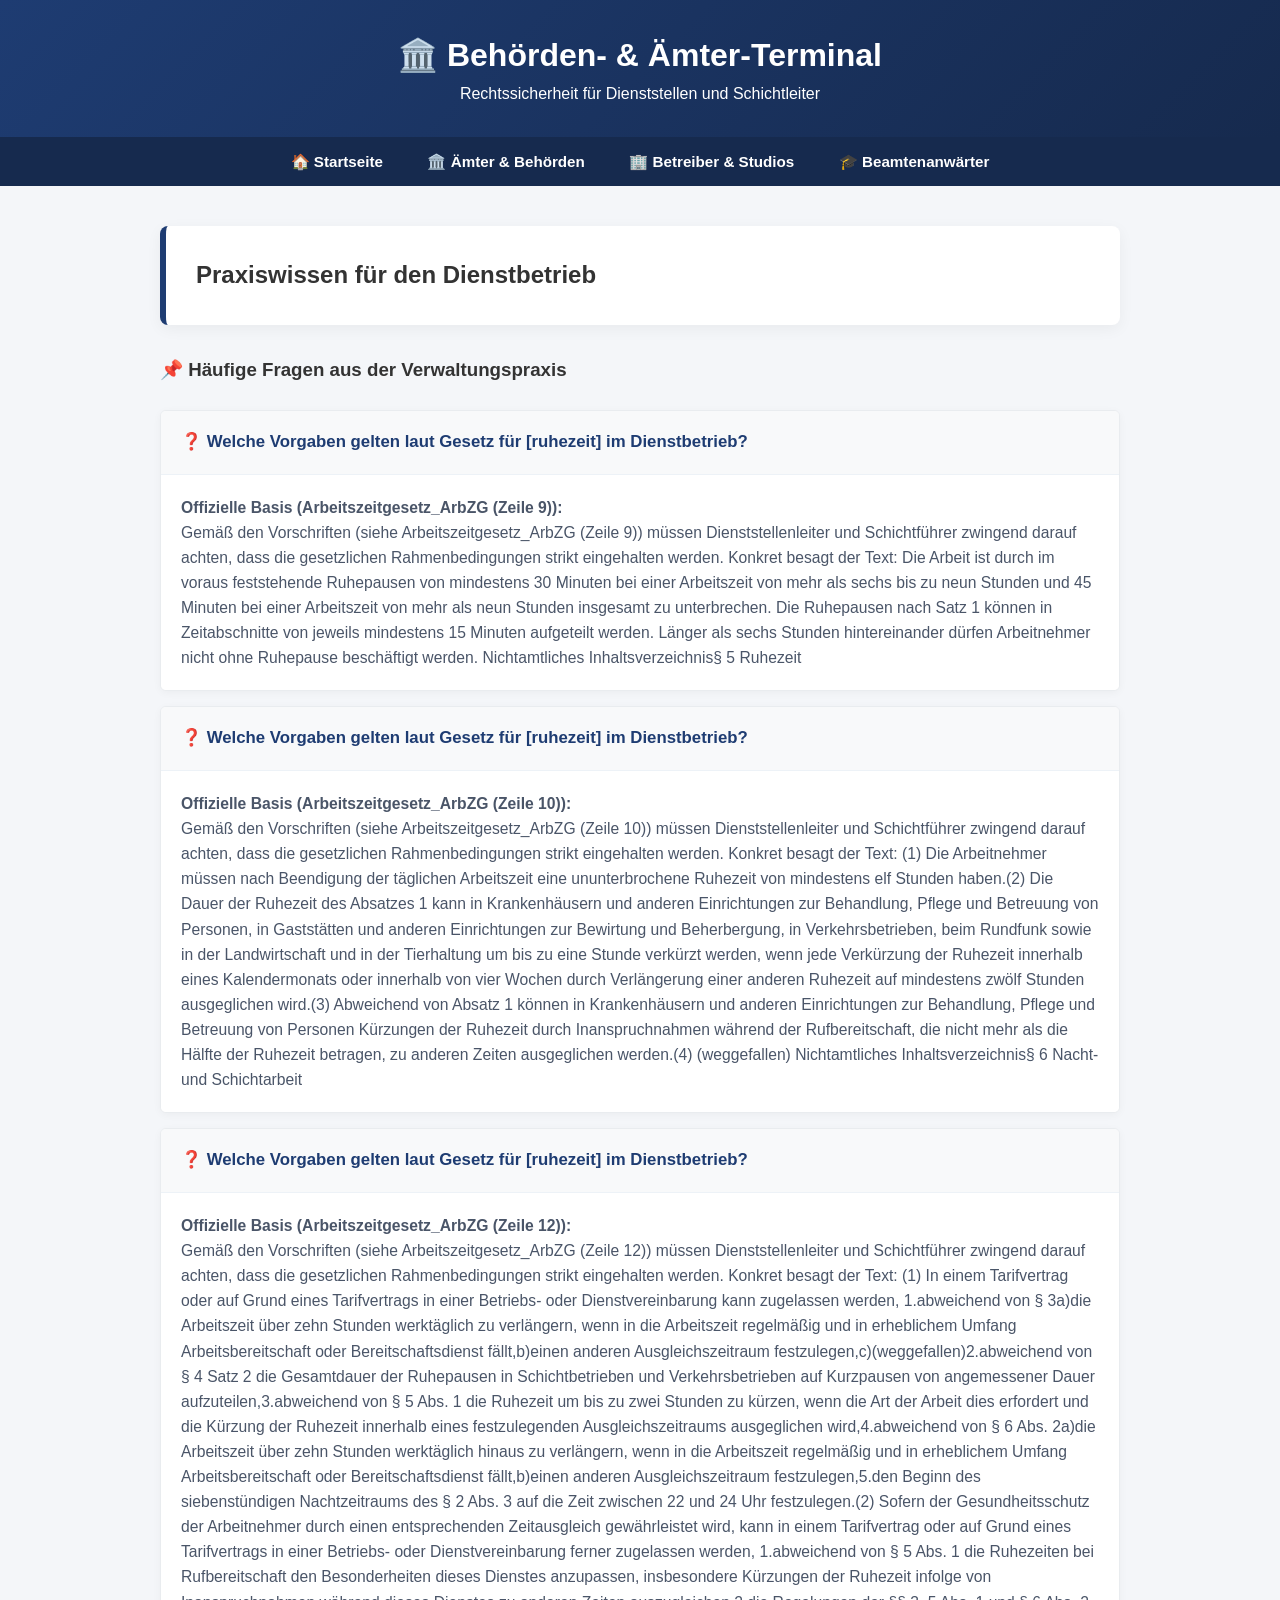
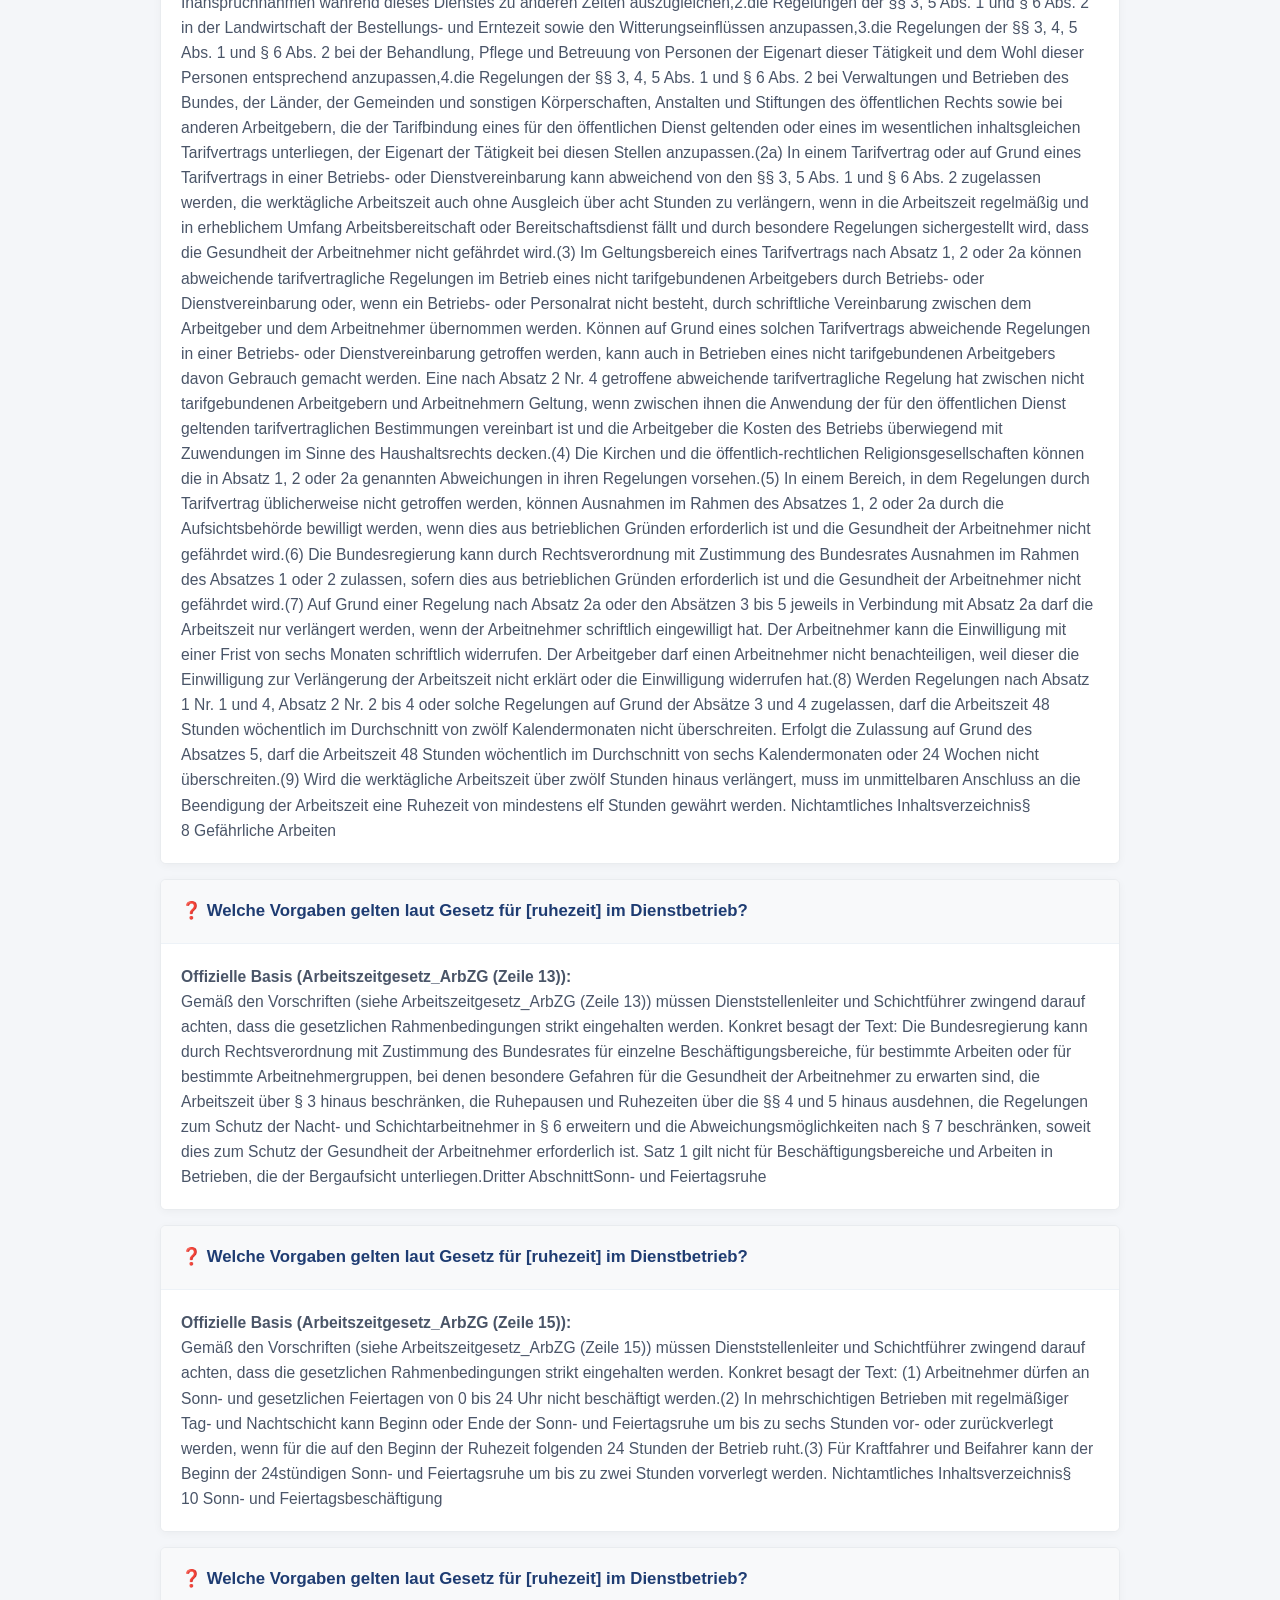
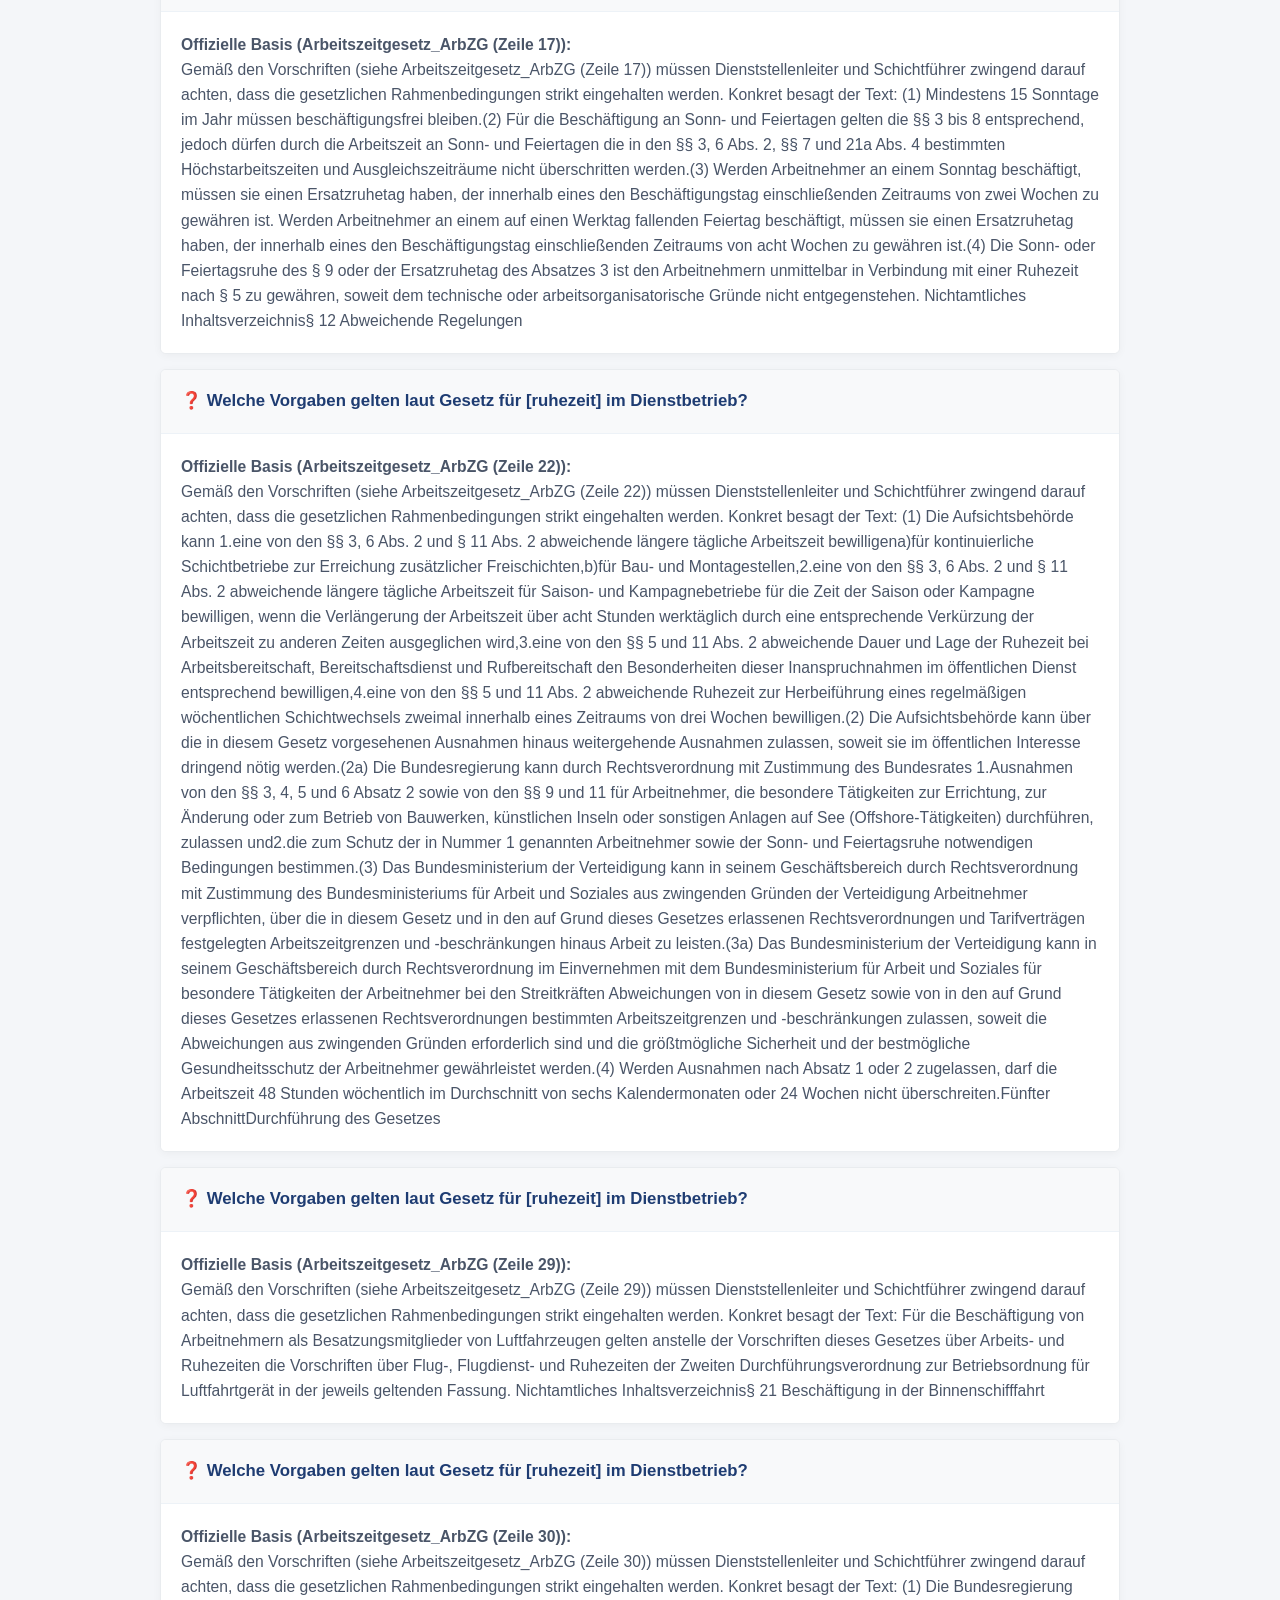
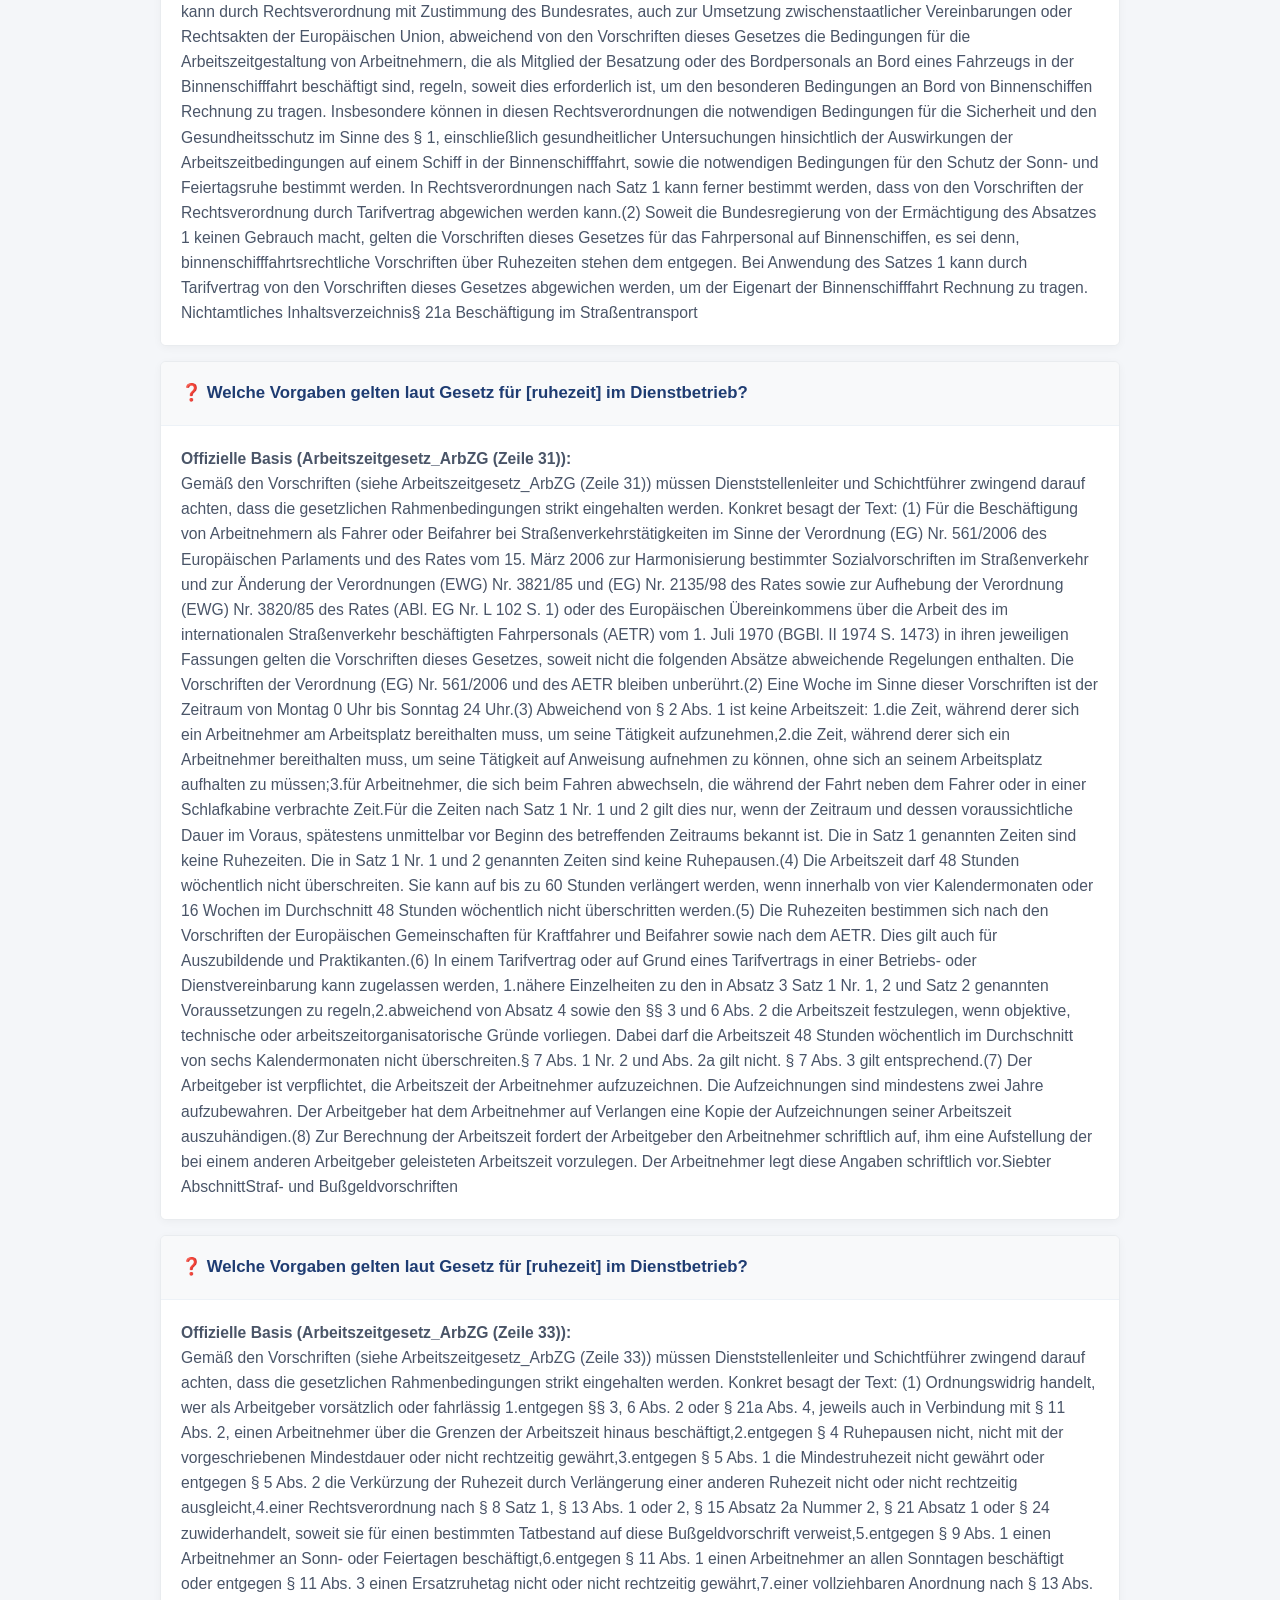
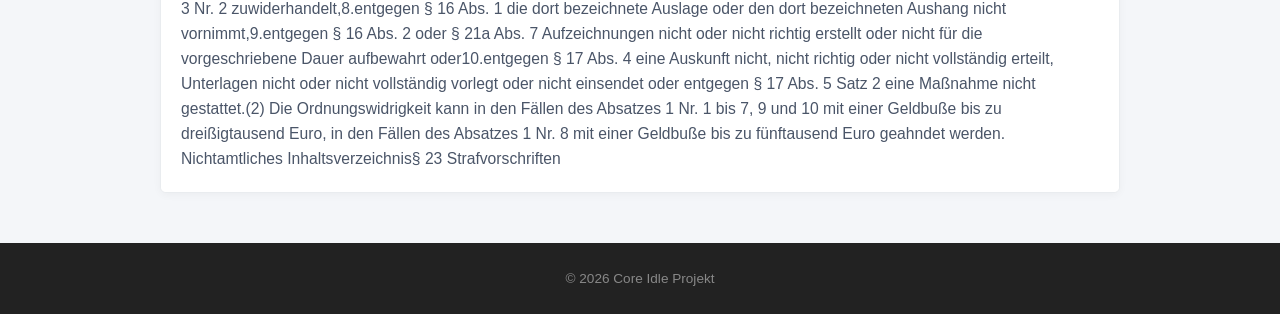
==== aemter.html @ 7cd010e0 "Core Idle Portal v7.0 - Erster Live-Push" ====
<!DOCTYPE html><html><head><meta charset="UTF-8"><title>Ämter & Behörden</title>
    <style>
        * { margin: 0; padding: 0; box-sizing: border-box; font-family: 'Segoe UI', sans-serif; }
        body { background-color: #f4f6f9; color: #333; line-height: 1.6; }
        header { background: linear-gradient(135deg, #1e3c72, #2a5298); color: white; padding: 30px 20px; text-align: center; }
        nav { background: #162a4e; text-align: center; padding: 12px; }
        nav a { color: white; text-decoration: none; margin: 0 20px; font-weight: bold; font-size: 0.95rem; transition: color 0.2s; }
        nav a:hover { color: #2ecc71; }
        .container { max-width: 1000px; margin: 40px auto; padding: 0 20px; }
        .hero-box { background: white; padding: 30px; border-radius: 8px; box-shadow: 0 4px 15px rgba(0,0,0,0.05); margin-bottom: 30px; border-left: 6px solid #1e3c72; }
        .faq-container { margin-top: 25px; }
        .faq-item { background: white; margin-bottom: 15px; border-radius: 6px; box-shadow: 0 2px 8px rgba(0,0,0,0.04); overflow: hidden; border: 1px solid #e9ecef; }
        .faq-question { background: #f8f9fa; padding: 18px 20px; font-weight: bold; color: #1e3c72; border-bottom: 1px solid #edf2f7; font-size: 1.05rem; }
        .faq-answer { padding: 20px; background: white; color: #4a5568; font-size: 0.98rem; }
        footer { text-align: center; padding: 25px; background: #222; color: #888; margin-top: 50px; font-size: 0.85rem; }
    </style>
    </head><body>
        <header style="background: linear-gradient(135deg, #1e3c72, #162a4e);"><h1>🏛️ Behörden- & Ämter-Terminal</h1><p>Rechtssicherheit für Dienststellen und Schichtleiter</p></header>
    <nav>
        <a href="index.html">🏠 Startseite</a>
        <a href="aemter.html">🏛️ Ämter & Behörden</a>
        <a href="betreiber.html">🏢 Betreiber & Studios</a>
        <a href="anwaerter.html">🎓 Beamtenanwärter</a>
    </nav>
    
        <div class="container"><div class="hero-box" style="border-left-color: #1e3c72;"><h2>Praxiswissen für den Dienstbetrieb</h2></div>
        <h3>📌 Häufige Fragen aus der Verwaltungspraxis</h3><div class="faq-container">
    <div class="faq-item">
        <div class="faq-question">❓ Welche Vorgaben gelten laut Gesetz für [ruhezeit] im Dienstbetrieb?</div>
        <div class="faq-answer">
            <p><strong>Offizielle Basis (Arbeitszeitgesetz_ArbZG (Zeile 9)):</strong></p>
            <p>Gemäß den Vorschriften (siehe Arbeitszeitgesetz_ArbZG (Zeile 9)) müssen Dienststellenleiter und Schichtführer zwingend darauf achten, dass die gesetzlichen Rahmenbedingungen strikt eingehalten werden. Konkret besagt der Text: Die Arbeit ist durch im voraus feststehende Ruhepausen von mindestens 30 Minuten bei einer Arbeitszeit von mehr als sechs bis zu neun Stunden und 45 Minuten bei einer Arbeitszeit von mehr als neun Stunden insgesamt zu unterbrechen. Die Ruhepausen nach Satz 1 können in Zeitabschnitte von jeweils mindestens 15 Minuten aufgeteilt werden. Länger als sechs Stunden hintereinander dürfen Arbeitnehmer nicht ohne Ruhepause beschäftigt werden. Nichtamtliches Inhaltsverzeichnis§ 5 Ruhezeit</p>
        </div>
    </div>
    
    <div class="faq-item">
        <div class="faq-question">❓ Welche Vorgaben gelten laut Gesetz für [ruhezeit] im Dienstbetrieb?</div>
        <div class="faq-answer">
            <p><strong>Offizielle Basis (Arbeitszeitgesetz_ArbZG (Zeile 10)):</strong></p>
            <p>Gemäß den Vorschriften (siehe Arbeitszeitgesetz_ArbZG (Zeile 10)) müssen Dienststellenleiter und Schichtführer zwingend darauf achten, dass die gesetzlichen Rahmenbedingungen strikt eingehalten werden. Konkret besagt der Text: (1) Die Arbeitnehmer müssen nach Beendigung der täglichen Arbeitszeit eine ununterbrochene Ruhezeit von mindestens elf Stunden haben.(2) Die Dauer der Ruhezeit des Absatzes 1 kann in Krankenhäusern und anderen Einrichtungen zur Behandlung, Pflege und Betreuung von Personen, in Gaststätten und anderen Einrichtungen zur Bewirtung und Beherbergung, in Verkehrsbetrieben, beim Rundfunk sowie in der Landwirtschaft und in der Tierhaltung um bis zu eine Stunde verkürzt werden, wenn jede Verkürzung der Ruhezeit innerhalb eines Kalendermonats oder innerhalb von vier Wochen durch Verlängerung einer anderen Ruhezeit auf mindestens zwölf Stunden ausgeglichen wird.(3) Abweichend von Absatz 1 können in Krankenhäusern und anderen Einrichtungen zur Behandlung, Pflege und Betreuung von Personen Kürzungen der Ruhezeit durch Inanspruchnahmen während der Rufbereitschaft, die nicht mehr als die Hälfte der Ruhezeit betragen, zu anderen Zeiten ausgeglichen werden.(4) (weggefallen) Nichtamtliches Inhaltsverzeichnis§ 6 Nacht- und Schichtarbeit</p>
        </div>
    </div>
    
    <div class="faq-item">
        <div class="faq-question">❓ Welche Vorgaben gelten laut Gesetz für [ruhezeit] im Dienstbetrieb?</div>
        <div class="faq-answer">
            <p><strong>Offizielle Basis (Arbeitszeitgesetz_ArbZG (Zeile 12)):</strong></p>
            <p>Gemäß den Vorschriften (siehe Arbeitszeitgesetz_ArbZG (Zeile 12)) müssen Dienststellenleiter und Schichtführer zwingend darauf achten, dass die gesetzlichen Rahmenbedingungen strikt eingehalten werden. Konkret besagt der Text: (1) In einem Tarifvertrag oder auf Grund eines Tarifvertrags in einer Betriebs- oder Dienstvereinbarung kann zugelassen werden, 1.abweichend von § 3a)die Arbeitszeit über zehn Stunden werktäglich zu verlängern, wenn in die Arbeitszeit regelmäßig und in erheblichem Umfang Arbeitsbereitschaft oder Bereitschaftsdienst fällt,b)einen anderen Ausgleichszeitraum festzulegen,c)(weggefallen)2.abweichend von § 4 Satz 2 die Gesamtdauer der Ruhepausen in Schichtbetrieben und Verkehrsbetrieben auf Kurzpausen von angemessener Dauer aufzuteilen,3.abweichend von § 5 Abs. 1 die Ruhezeit um bis zu zwei Stunden zu kürzen, wenn die Art der Arbeit dies erfordert und die Kürzung der Ruhezeit innerhalb eines festzulegenden Ausgleichszeitraums ausgeglichen wird,4.abweichend von § 6 Abs. 2a)die Arbeitszeit über zehn Stunden werktäglich hinaus zu verlängern, wenn in die Arbeitszeit regelmäßig und in erheblichem Umfang Arbeitsbereitschaft oder Bereitschaftsdienst fällt,b)einen anderen Ausgleichszeitraum festzulegen,5.den Beginn des siebenstündigen Nachtzeitraums des § 2 Abs. 3 auf die Zeit zwischen 22 und 24 Uhr festzulegen.(2) Sofern der Gesundheitsschutz der Arbeitnehmer durch einen entsprechenden Zeitausgleich gewährleistet wird, kann in einem Tarifvertrag oder auf Grund eines Tarifvertrags in einer Betriebs- oder Dienstvereinbarung ferner zugelassen werden, 1.abweichend von § 5 Abs. 1 die Ruhezeiten bei Rufbereitschaft den Besonderheiten dieses Dienstes anzupassen, insbesondere Kürzungen der Ruhezeit infolge von Inanspruchnahmen während dieses Dienstes zu anderen Zeiten auszugleichen,2.die Regelungen der §§ 3, 5 Abs. 1 und § 6 Abs. 2 in der Landwirtschaft der Bestellungs- und Erntezeit sowie den Witterungseinflüssen anzupassen,3.die Regelungen der §§ 3, 4, 5 Abs. 1 und § 6 Abs. 2 bei der Behandlung, Pflege und Betreuung von Personen der Eigenart dieser Tätigkeit und dem Wohl dieser Personen entsprechend anzupassen,4.die Regelungen der §§ 3, 4, 5 Abs. 1 und § 6 Abs. 2 bei Verwaltungen und Betrieben des Bundes, der Länder, der Gemeinden und sonstigen Körperschaften, Anstalten und Stiftungen des öffentlichen Rechts sowie bei anderen Arbeitgebern, die der Tarifbindung eines für den öffentlichen Dienst geltenden oder eines im wesentlichen inhaltsgleichen Tarifvertrags unterliegen, der Eigenart der Tätigkeit bei diesen Stellen anzupassen.(2a) In einem Tarifvertrag oder auf Grund eines Tarifvertrags in einer Betriebs- oder Dienstvereinbarung kann abweichend von den §§ 3, 5 Abs. 1 und § 6 Abs. 2 zugelassen werden, die werktägliche Arbeitszeit auch ohne Ausgleich über acht Stunden zu verlängern, wenn in die Arbeitszeit regelmäßig und in erheblichem Umfang Arbeitsbereitschaft oder Bereitschaftsdienst fällt und durch besondere Regelungen sichergestellt wird, dass die Gesundheit der Arbeitnehmer nicht gefährdet wird.(3) Im Geltungsbereich eines Tarifvertrags nach Absatz 1, 2 oder 2a können abweichende tarifvertragliche Regelungen im Betrieb eines nicht tarifgebundenen Arbeitgebers durch Betriebs- oder Dienstvereinbarung oder, wenn ein Betriebs- oder Personalrat nicht besteht, durch schriftliche Vereinbarung zwischen dem Arbeitgeber und dem Arbeitnehmer übernommen werden. Können auf Grund eines solchen Tarifvertrags abweichende Regelungen in einer Betriebs- oder Dienstvereinbarung getroffen werden, kann auch in Betrieben eines nicht tarifgebundenen Arbeitgebers davon Gebrauch gemacht werden. Eine nach Absatz 2 Nr. 4 getroffene abweichende tarifvertragliche Regelung hat zwischen nicht tarifgebundenen Arbeitgebern und Arbeitnehmern Geltung, wenn zwischen ihnen die Anwendung der für den öffentlichen Dienst geltenden tarifvertraglichen Bestimmungen vereinbart ist und die Arbeitgeber die Kosten des Betriebs überwiegend mit Zuwendungen im Sinne des Haushaltsrechts decken.(4) Die Kirchen und die öffentlich-rechtlichen Religionsgesellschaften können die in Absatz 1, 2 oder 2a genannten Abweichungen in ihren Regelungen vorsehen.(5) In einem Bereich, in dem Regelungen durch Tarifvertrag üblicherweise nicht getroffen werden, können Ausnahmen im Rahmen des Absatzes 1, 2 oder 2a durch die Aufsichtsbehörde bewilligt werden, wenn dies aus betrieblichen Gründen erforderlich ist und die Gesundheit der Arbeitnehmer nicht gefährdet wird.(6) Die Bundesregierung kann durch Rechtsverordnung mit Zustimmung des Bundesrates Ausnahmen im Rahmen des Absatzes 1 oder 2 zulassen, sofern dies aus betrieblichen Gründen erforderlich ist und die Gesundheit der Arbeitnehmer nicht gefährdet wird.(7) Auf Grund einer Regelung nach Absatz 2a oder den Absätzen 3 bis 5 jeweils in Verbindung mit Absatz 2a darf die Arbeitszeit nur verlängert werden, wenn der Arbeitnehmer schriftlich eingewilligt hat. Der Arbeitnehmer kann die Einwilligung mit einer Frist von sechs Monaten schriftlich widerrufen. Der Arbeitgeber darf einen Arbeitnehmer nicht benachteiligen, weil dieser die Einwilligung zur Verlängerung der Arbeitszeit nicht erklärt oder die Einwilligung widerrufen hat.(8) Werden Regelungen nach Absatz 1 Nr. 1 und 4, Absatz 2 Nr. 2 bis 4 oder solche Regelungen auf Grund der Absätze 3 und 4 zugelassen, darf die Arbeitszeit 48 Stunden wöchentlich im Durchschnitt von zwölf Kalendermonaten nicht überschreiten. Erfolgt die Zulassung auf Grund des Absatzes 5, darf die Arbeitszeit 48 Stunden wöchentlich im Durchschnitt von sechs Kalendermonaten oder 24 Wochen nicht überschreiten.(9) Wird die werktägliche Arbeitszeit über zwölf Stunden hinaus verlängert, muss im unmittelbaren Anschluss an die Beendigung der Arbeitszeit eine Ruhezeit von mindestens elf Stunden gewährt werden. Nichtamtliches Inhaltsverzeichnis§ 8 Gefährliche Arbeiten</p>
        </div>
    </div>
    
    <div class="faq-item">
        <div class="faq-question">❓ Welche Vorgaben gelten laut Gesetz für [ruhezeit] im Dienstbetrieb?</div>
        <div class="faq-answer">
            <p><strong>Offizielle Basis (Arbeitszeitgesetz_ArbZG (Zeile 13)):</strong></p>
            <p>Gemäß den Vorschriften (siehe Arbeitszeitgesetz_ArbZG (Zeile 13)) müssen Dienststellenleiter und Schichtführer zwingend darauf achten, dass die gesetzlichen Rahmenbedingungen strikt eingehalten werden. Konkret besagt der Text: Die Bundesregierung kann durch Rechtsverordnung mit Zustimmung des Bundesrates für einzelne Beschäftigungsbereiche, für bestimmte Arbeiten oder für bestimmte Arbeitnehmergruppen, bei denen besondere Gefahren für die Gesundheit der Arbeitnehmer zu erwarten sind, die Arbeitszeit über § 3 hinaus beschränken, die Ruhepausen und Ruhezeiten über die §§ 4 und 5 hinaus ausdehnen, die Regelungen zum Schutz der Nacht- und Schichtarbeitnehmer in § 6 erweitern und die Abweichungsmöglichkeiten nach § 7 beschränken, soweit dies zum Schutz der Gesundheit der Arbeitnehmer erforderlich ist. Satz 1 gilt nicht für Beschäftigungsbereiche und Arbeiten in Betrieben, die der Bergaufsicht unterliegen.Dritter AbschnittSonn- und Feiertagsruhe</p>
        </div>
    </div>
    
    <div class="faq-item">
        <div class="faq-question">❓ Welche Vorgaben gelten laut Gesetz für [ruhezeit] im Dienstbetrieb?</div>
        <div class="faq-answer">
            <p><strong>Offizielle Basis (Arbeitszeitgesetz_ArbZG (Zeile 15)):</strong></p>
            <p>Gemäß den Vorschriften (siehe Arbeitszeitgesetz_ArbZG (Zeile 15)) müssen Dienststellenleiter und Schichtführer zwingend darauf achten, dass die gesetzlichen Rahmenbedingungen strikt eingehalten werden. Konkret besagt der Text: (1) Arbeitnehmer dürfen an Sonn- und gesetzlichen Feiertagen von 0 bis 24 Uhr nicht beschäftigt werden.(2) In mehrschichtigen Betrieben mit regelmäßiger Tag- und Nachtschicht kann Beginn oder Ende der Sonn- und Feiertagsruhe um bis zu sechs Stunden vor- oder zurückverlegt werden, wenn für die auf den Beginn der Ruhezeit folgenden 24 Stunden der Betrieb ruht.(3) Für Kraftfahrer und Beifahrer kann der Beginn der 24stündigen Sonn- und Feiertagsruhe um bis zu zwei Stunden vorverlegt werden. Nichtamtliches Inhaltsverzeichnis§ 10 Sonn- und Feiertagsbeschäftigung</p>
        </div>
    </div>
    
    <div class="faq-item">
        <div class="faq-question">❓ Welche Vorgaben gelten laut Gesetz für [ruhezeit] im Dienstbetrieb?</div>
        <div class="faq-answer">
            <p><strong>Offizielle Basis (Arbeitszeitgesetz_ArbZG (Zeile 17)):</strong></p>
            <p>Gemäß den Vorschriften (siehe Arbeitszeitgesetz_ArbZG (Zeile 17)) müssen Dienststellenleiter und Schichtführer zwingend darauf achten, dass die gesetzlichen Rahmenbedingungen strikt eingehalten werden. Konkret besagt der Text: (1) Mindestens 15 Sonntage im Jahr müssen beschäftigungsfrei bleiben.(2) Für die Beschäftigung an Sonn- und Feiertagen gelten die §§ 3 bis 8 entsprechend, jedoch dürfen durch die Arbeitszeit an Sonn- und Feiertagen die in den §§ 3, 6 Abs. 2, §§ 7 und 21a Abs. 4 bestimmten Höchstarbeitszeiten und Ausgleichszeiträume nicht überschritten werden.(3) Werden Arbeitnehmer an einem Sonntag beschäftigt, müssen sie einen Ersatzruhetag haben, der innerhalb eines den Beschäftigungstag einschließenden Zeitraums von zwei Wochen zu gewähren ist. Werden Arbeitnehmer an einem auf einen Werktag fallenden Feiertag beschäftigt, müssen sie einen Ersatzruhetag haben, der innerhalb eines den Beschäftigungstag einschließenden Zeitraums von acht Wochen zu gewähren ist.(4) Die Sonn- oder Feiertagsruhe des § 9 oder der Ersatzruhetag des Absatzes 3 ist den Arbeitnehmern unmittelbar in Verbindung mit einer Ruhezeit nach § 5 zu gewähren, soweit dem technische oder arbeitsorganisatorische Gründe nicht entgegenstehen. Nichtamtliches Inhaltsverzeichnis§ 12 Abweichende Regelungen</p>
        </div>
    </div>
    
    <div class="faq-item">
        <div class="faq-question">❓ Welche Vorgaben gelten laut Gesetz für [ruhezeit] im Dienstbetrieb?</div>
        <div class="faq-answer">
            <p><strong>Offizielle Basis (Arbeitszeitgesetz_ArbZG (Zeile 22)):</strong></p>
            <p>Gemäß den Vorschriften (siehe Arbeitszeitgesetz_ArbZG (Zeile 22)) müssen Dienststellenleiter und Schichtführer zwingend darauf achten, dass die gesetzlichen Rahmenbedingungen strikt eingehalten werden. Konkret besagt der Text: (1) Die Aufsichtsbehörde kann 1.eine von den §§ 3, 6 Abs. 2 und § 11 Abs. 2 abweichende längere tägliche Arbeitszeit bewilligena)für kontinuierliche Schichtbetriebe zur Erreichung zusätzlicher Freischichten,b)für Bau- und Montagestellen,2.eine von den §§ 3, 6 Abs. 2 und § 11 Abs. 2 abweichende längere tägliche Arbeitszeit für Saison- und Kampagnebetriebe für die Zeit der Saison oder Kampagne bewilligen, wenn die Verlängerung der Arbeitszeit über acht Stunden werktäglich durch eine entsprechende Verkürzung der Arbeitszeit zu anderen Zeiten ausgeglichen wird,3.eine von den §§ 5 und 11 Abs. 2 abweichende Dauer und Lage der Ruhezeit bei Arbeitsbereitschaft, Bereitschaftsdienst und Rufbereitschaft den Besonderheiten dieser Inanspruchnahmen im öffentlichen Dienst entsprechend bewilligen,4.eine von den §§ 5 und 11 Abs. 2 abweichende Ruhezeit zur Herbeiführung eines regelmäßigen wöchentlichen Schichtwechsels zweimal innerhalb eines Zeitraums von drei Wochen bewilligen.(2) Die Aufsichtsbehörde kann über die in diesem Gesetz vorgesehenen Ausnahmen hinaus weitergehende Ausnahmen zulassen, soweit sie im öffentlichen Interesse dringend nötig werden.(2a) Die Bundesregierung kann durch Rechtsverordnung mit Zustimmung des Bundesrates 1.Ausnahmen von den §§ 3, 4, 5 und 6 Absatz 2 sowie von den §§ 9 und 11 für Arbeitnehmer, die besondere Tätigkeiten zur Errichtung, zur Änderung oder zum Betrieb von Bauwerken, künstlichen Inseln oder sonstigen Anlagen auf See (Offshore-Tätigkeiten) durchführen, zulassen und2.die zum Schutz der in Nummer 1 genannten Arbeitnehmer sowie der Sonn- und Feiertagsruhe notwendigen Bedingungen bestimmen.(3) Das Bundesministerium der Verteidigung kann in seinem Geschäftsbereich durch Rechtsverordnung mit Zustimmung des Bundesministeriums für Arbeit und Soziales aus zwingenden Gründen der Verteidigung Arbeitnehmer verpflichten, über die in diesem Gesetz und in den auf Grund dieses Gesetzes erlassenen Rechtsverordnungen und Tarifverträgen festgelegten Arbeitszeitgrenzen und -beschränkungen hinaus Arbeit zu leisten.(3a) Das Bundesministerium der Verteidigung kann in seinem Geschäftsbereich durch Rechtsverordnung im Einvernehmen mit dem Bundesministerium für Arbeit und Soziales für besondere Tätigkeiten der Arbeitnehmer bei den Streitkräften Abweichungen von in diesem Gesetz sowie von in den auf Grund dieses Gesetzes erlassenen Rechtsverordnungen bestimmten Arbeitszeitgrenzen und -beschränkungen zulassen, soweit die Abweichungen aus zwingenden Gründen erforderlich sind und die größtmögliche Sicherheit und der bestmögliche Gesundheitsschutz der Arbeitnehmer gewährleistet werden.(4) Werden Ausnahmen nach Absatz 1 oder 2 zugelassen, darf die Arbeitszeit 48 Stunden wöchentlich im Durchschnitt von sechs Kalendermonaten oder 24 Wochen nicht überschreiten.Fünfter AbschnittDurchführung des Gesetzes</p>
        </div>
    </div>
    
    <div class="faq-item">
        <div class="faq-question">❓ Welche Vorgaben gelten laut Gesetz für [ruhezeit] im Dienstbetrieb?</div>
        <div class="faq-answer">
            <p><strong>Offizielle Basis (Arbeitszeitgesetz_ArbZG (Zeile 29)):</strong></p>
            <p>Gemäß den Vorschriften (siehe Arbeitszeitgesetz_ArbZG (Zeile 29)) müssen Dienststellenleiter und Schichtführer zwingend darauf achten, dass die gesetzlichen Rahmenbedingungen strikt eingehalten werden. Konkret besagt der Text: Für die Beschäftigung von Arbeitnehmern als Besatzungsmitglieder von Luftfahrzeugen gelten anstelle der Vorschriften dieses Gesetzes über Arbeits- und Ruhezeiten die Vorschriften über Flug-, Flugdienst- und Ruhezeiten der Zweiten Durchführungsverordnung zur Betriebsordnung für Luftfahrtgerät in der jeweils geltenden Fassung. Nichtamtliches Inhaltsverzeichnis§ 21 Beschäftigung in der Binnenschifffahrt</p>
        </div>
    </div>
    
    <div class="faq-item">
        <div class="faq-question">❓ Welche Vorgaben gelten laut Gesetz für [ruhezeit] im Dienstbetrieb?</div>
        <div class="faq-answer">
            <p><strong>Offizielle Basis (Arbeitszeitgesetz_ArbZG (Zeile 30)):</strong></p>
            <p>Gemäß den Vorschriften (siehe Arbeitszeitgesetz_ArbZG (Zeile 30)) müssen Dienststellenleiter und Schichtführer zwingend darauf achten, dass die gesetzlichen Rahmenbedingungen strikt eingehalten werden. Konkret besagt der Text: (1) Die Bundesregierung kann durch Rechtsverordnung mit Zustimmung des Bundesrates, auch zur Umsetzung zwischenstaatlicher Vereinbarungen oder Rechtsakten der Europäischen Union, abweichend von den Vorschriften dieses Gesetzes die Bedingungen für die Arbeitszeitgestaltung von Arbeitnehmern, die als Mitglied der Besatzung oder des Bordpersonals an Bord eines Fahrzeugs in der Binnenschifffahrt beschäftigt sind, regeln, soweit dies erforderlich ist, um den besonderen Bedingungen an Bord von Binnenschiffen Rechnung zu tragen. Insbesondere können in diesen Rechtsverordnungen die notwendigen Bedingungen für die Sicherheit und den Gesundheitsschutz im Sinne des § 1, einschließlich gesundheitlicher Untersuchungen hinsichtlich der Auswirkungen der Arbeitszeitbedingungen auf einem Schiff in der Binnenschifffahrt, sowie die notwendigen Bedingungen für den Schutz der Sonn- und Feiertagsruhe bestimmt werden. In Rechtsverordnungen nach Satz 1 kann ferner bestimmt werden, dass von den Vorschriften der Rechtsverordnung durch Tarifvertrag abgewichen werden kann.(2) Soweit die Bundesregierung von der Ermächtigung des Absatzes 1 keinen Gebrauch macht, gelten die Vorschriften dieses Gesetzes für das Fahrpersonal auf Binnenschiffen, es sei denn, binnenschifffahrtsrechtliche Vorschriften über Ruhezeiten stehen dem entgegen. Bei Anwendung des Satzes 1 kann durch Tarifvertrag von den Vorschriften dieses Gesetzes abgewichen werden, um der Eigenart der Binnenschifffahrt Rechnung zu tragen. Nichtamtliches Inhaltsverzeichnis§ 21a Beschäftigung im Straßentransport</p>
        </div>
    </div>
    
    <div class="faq-item">
        <div class="faq-question">❓ Welche Vorgaben gelten laut Gesetz für [ruhezeit] im Dienstbetrieb?</div>
        <div class="faq-answer">
            <p><strong>Offizielle Basis (Arbeitszeitgesetz_ArbZG (Zeile 31)):</strong></p>
            <p>Gemäß den Vorschriften (siehe Arbeitszeitgesetz_ArbZG (Zeile 31)) müssen Dienststellenleiter und Schichtführer zwingend darauf achten, dass die gesetzlichen Rahmenbedingungen strikt eingehalten werden. Konkret besagt der Text: (1) Für die Beschäftigung von Arbeitnehmern als Fahrer oder Beifahrer bei Straßenverkehrstätigkeiten im Sinne der Verordnung (EG) Nr. 561/2006 des Europäischen Parlaments und des Rates vom 15. März 2006 zur Harmonisierung bestimmter Sozialvorschriften im Straßenverkehr und zur Änderung der Verordnungen (EWG) Nr. 3821/85 und (EG) Nr. 2135/98 des Rates sowie zur Aufhebung der Verordnung (EWG) Nr. 3820/85 des Rates (ABl. EG Nr. L 102 S. 1) oder des Europäischen Übereinkommens über die Arbeit des im internationalen Straßenverkehr beschäftigten Fahrpersonals (AETR) vom 1. Juli 1970 (BGBl. II 1974 S. 1473) in ihren jeweiligen Fassungen gelten die Vorschriften  dieses Gesetzes, soweit nicht die folgenden Absätze abweichende Regelungen enthalten. Die Vorschriften der Verordnung (EG) Nr. 561/2006 und des AETR bleiben unberührt.(2) Eine Woche im Sinne dieser Vorschriften ist der Zeitraum von Montag 0 Uhr bis Sonntag 24 Uhr.(3) Abweichend von § 2 Abs. 1 ist keine Arbeitszeit: 1.die Zeit, während derer sich ein Arbeitnehmer am Arbeitsplatz bereithalten muss, um seine Tätigkeit aufzunehmen,2.die Zeit, während derer sich ein Arbeitnehmer bereithalten muss, um seine Tätigkeit auf Anweisung aufnehmen zu können, ohne sich an seinem Arbeitsplatz aufhalten zu müssen;3.für Arbeitnehmer, die sich beim Fahren abwechseln, die während der Fahrt neben dem Fahrer oder in einer Schlafkabine verbrachte Zeit.Für die Zeiten nach Satz 1 Nr. 1 und 2 gilt dies nur, wenn der Zeitraum und dessen voraussichtliche Dauer im Voraus, spätestens unmittelbar vor Beginn des betreffenden Zeitraums bekannt ist. Die in Satz 1 genannten Zeiten sind keine Ruhezeiten. Die in Satz 1 Nr. 1 und 2 genannten Zeiten sind keine Ruhepausen.(4) Die Arbeitszeit darf 48 Stunden wöchentlich nicht überschreiten. Sie kann auf bis zu 60 Stunden verlängert werden, wenn innerhalb von vier Kalendermonaten oder 16 Wochen im Durchschnitt 48 Stunden wöchentlich nicht überschritten werden.(5) Die Ruhezeiten bestimmen sich nach den Vorschriften der Europäischen Gemeinschaften für Kraftfahrer und Beifahrer sowie nach dem AETR. Dies gilt auch für Auszubildende und Praktikanten.(6) In einem Tarifvertrag oder auf Grund eines Tarifvertrags in einer Betriebs- oder Dienstvereinbarung kann zugelassen werden, 1.nähere Einzelheiten zu den in Absatz 3 Satz 1 Nr. 1, 2 und Satz 2 genannten Voraussetzungen zu regeln,2.abweichend von Absatz 4 sowie den §§ 3 und 6 Abs. 2 die Arbeitszeit festzulegen, wenn objektive, technische oder arbeitszeitorganisatorische Gründe vorliegen. Dabei darf die Arbeitszeit 48 Stunden wöchentlich im Durchschnitt von sechs Kalendermonaten nicht überschreiten.§ 7 Abs. 1 Nr. 2 und Abs. 2a gilt nicht. § 7 Abs. 3 gilt entsprechend.(7) Der Arbeitgeber ist verpflichtet, die Arbeitszeit der Arbeitnehmer aufzuzeichnen. Die Aufzeichnungen sind mindestens zwei Jahre aufzubewahren. Der Arbeitgeber hat dem Arbeitnehmer auf Verlangen eine Kopie der Aufzeichnungen seiner Arbeitszeit auszuhändigen.(8) Zur Berechnung der Arbeitszeit fordert der Arbeitgeber den Arbeitnehmer schriftlich auf, ihm eine Aufstellung der bei einem anderen Arbeitgeber geleisteten Arbeitszeit vorzulegen. Der Arbeitnehmer legt diese Angaben schriftlich vor.Siebter AbschnittStraf- und Bußgeldvorschriften</p>
        </div>
    </div>
    
    <div class="faq-item">
        <div class="faq-question">❓ Welche Vorgaben gelten laut Gesetz für [ruhezeit] im Dienstbetrieb?</div>
        <div class="faq-answer">
            <p><strong>Offizielle Basis (Arbeitszeitgesetz_ArbZG (Zeile 33)):</strong></p>
            <p>Gemäß den Vorschriften (siehe Arbeitszeitgesetz_ArbZG (Zeile 33)) müssen Dienststellenleiter und Schichtführer zwingend darauf achten, dass die gesetzlichen Rahmenbedingungen strikt eingehalten werden. Konkret besagt der Text: (1) Ordnungswidrig handelt, wer als Arbeitgeber vorsätzlich oder fahrlässig 1.entgegen §§ 3, 6 Abs. 2 oder § 21a Abs. 4, jeweils auch in Verbindung mit § 11 Abs. 2, einen Arbeitnehmer über die Grenzen der Arbeitszeit hinaus beschäftigt,2.entgegen § 4 Ruhepausen nicht, nicht mit der vorgeschriebenen Mindestdauer oder nicht rechtzeitig gewährt,3.entgegen § 5 Abs. 1 die Mindestruhezeit nicht gewährt oder entgegen § 5 Abs. 2 die Verkürzung der Ruhezeit durch Verlängerung einer anderen Ruhezeit nicht oder nicht rechtzeitig ausgleicht,4.einer Rechtsverordnung nach § 8 Satz 1, § 13 Abs. 1 oder 2, § 15 Absatz 2a Nummer 2, § 21 Absatz 1 oder § 24 zuwiderhandelt, soweit sie für einen bestimmten Tatbestand auf diese Bußgeldvorschrift verweist,5.entgegen § 9 Abs. 1 einen Arbeitnehmer an Sonn- oder Feiertagen beschäftigt,6.entgegen § 11 Abs. 1 einen Arbeitnehmer an allen Sonntagen beschäftigt oder entgegen § 11 Abs. 3 einen Ersatzruhetag nicht oder nicht rechtzeitig gewährt,7.einer vollziehbaren Anordnung nach § 13 Abs. 3 Nr. 2 zuwiderhandelt,8.entgegen § 16 Abs. 1 die dort bezeichnete Auslage oder den dort bezeichneten Aushang nicht vornimmt,9.entgegen § 16 Abs. 2 oder § 21a Abs. 7 Aufzeichnungen nicht oder nicht richtig erstellt oder nicht für die vorgeschriebene Dauer aufbewahrt oder10.entgegen § 17 Abs. 4 eine Auskunft nicht, nicht richtig oder nicht vollständig erteilt, Unterlagen nicht oder nicht vollständig vorlegt oder nicht einsendet oder entgegen § 17 Abs. 5 Satz 2 eine Maßnahme nicht gestattet.(2) Die Ordnungswidrigkeit kann in den Fällen des Absatzes 1 Nr. 1 bis 7, 9 und 10 mit einer Geldbuße bis zu dreißigtausend Euro, in den Fällen des Absatzes 1 Nr. 8 mit einer Geldbuße bis zu fünftausend Euro geahndet werden. Nichtamtliches Inhaltsverzeichnis§ 23 Strafvorschriften</p>
        </div>
    </div>
    </div></div><footer>&copy; 2026 Core Idle Projekt</footer></body></html>
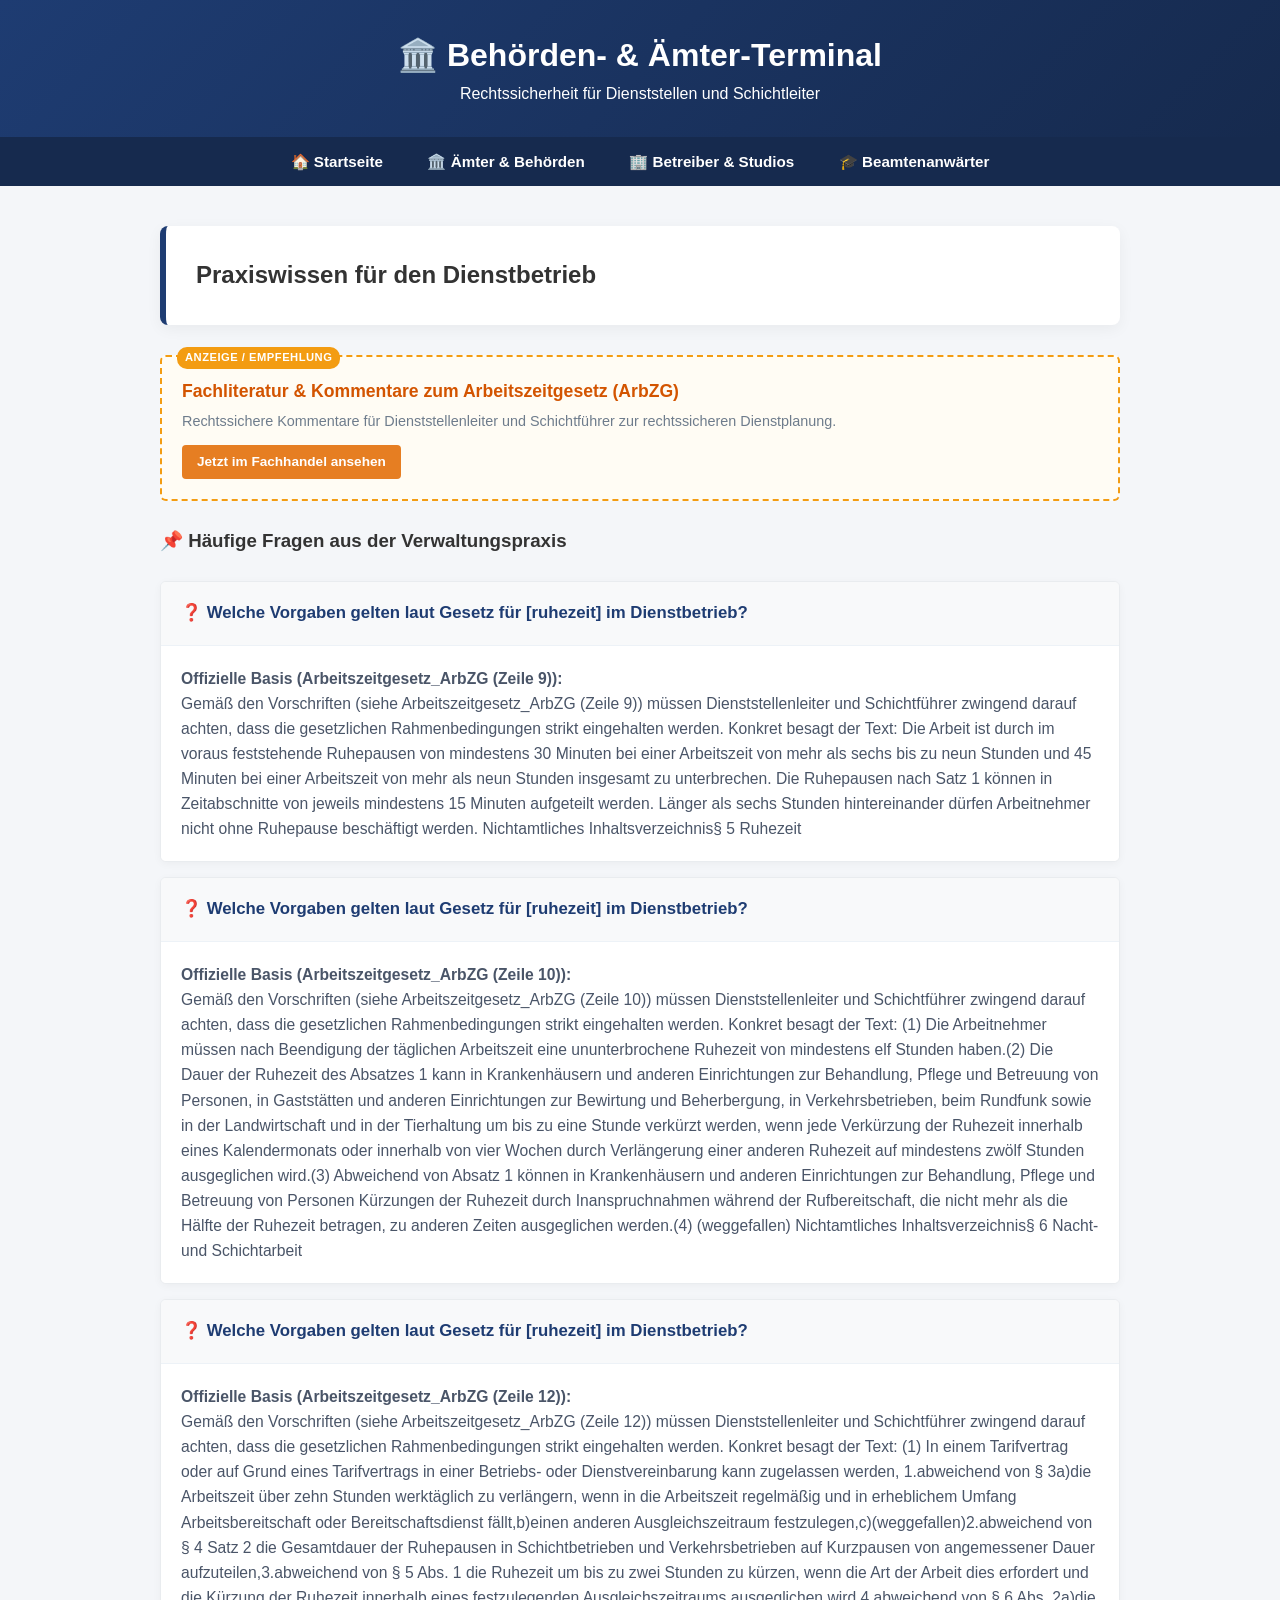
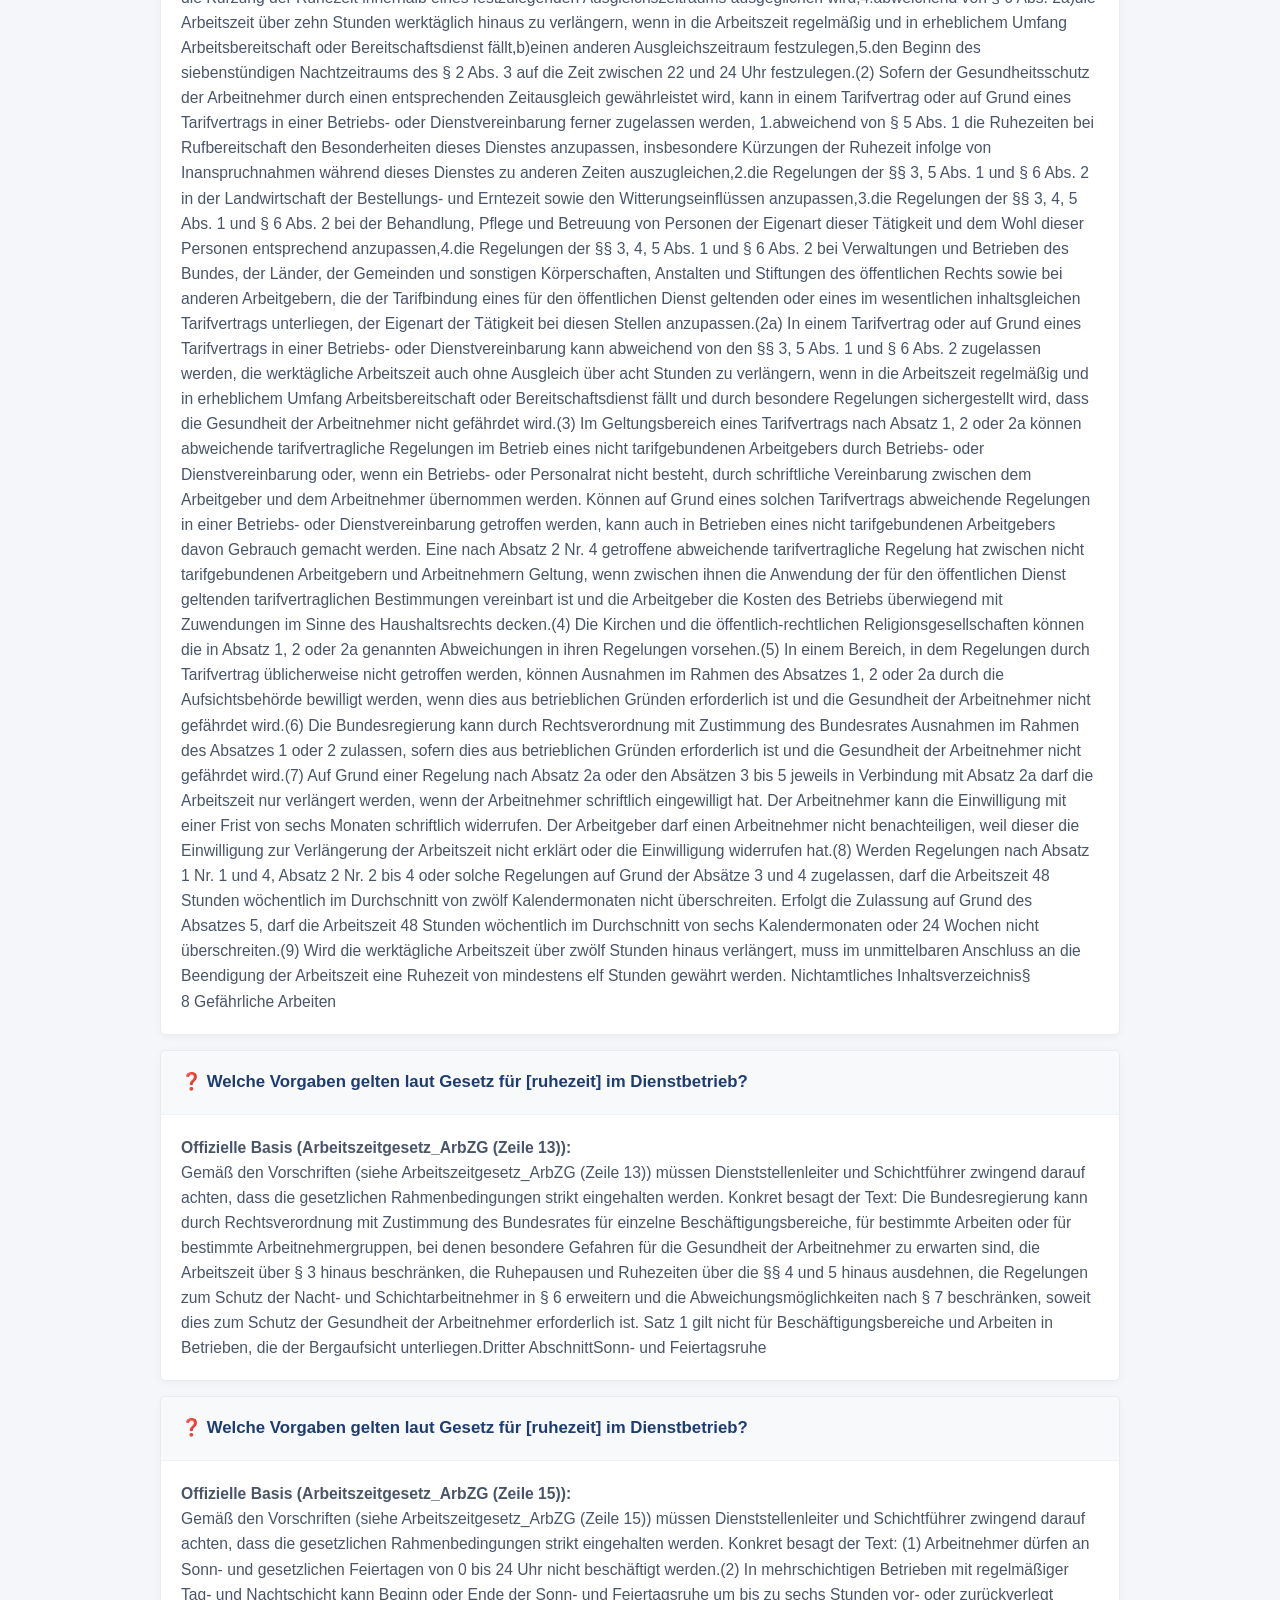
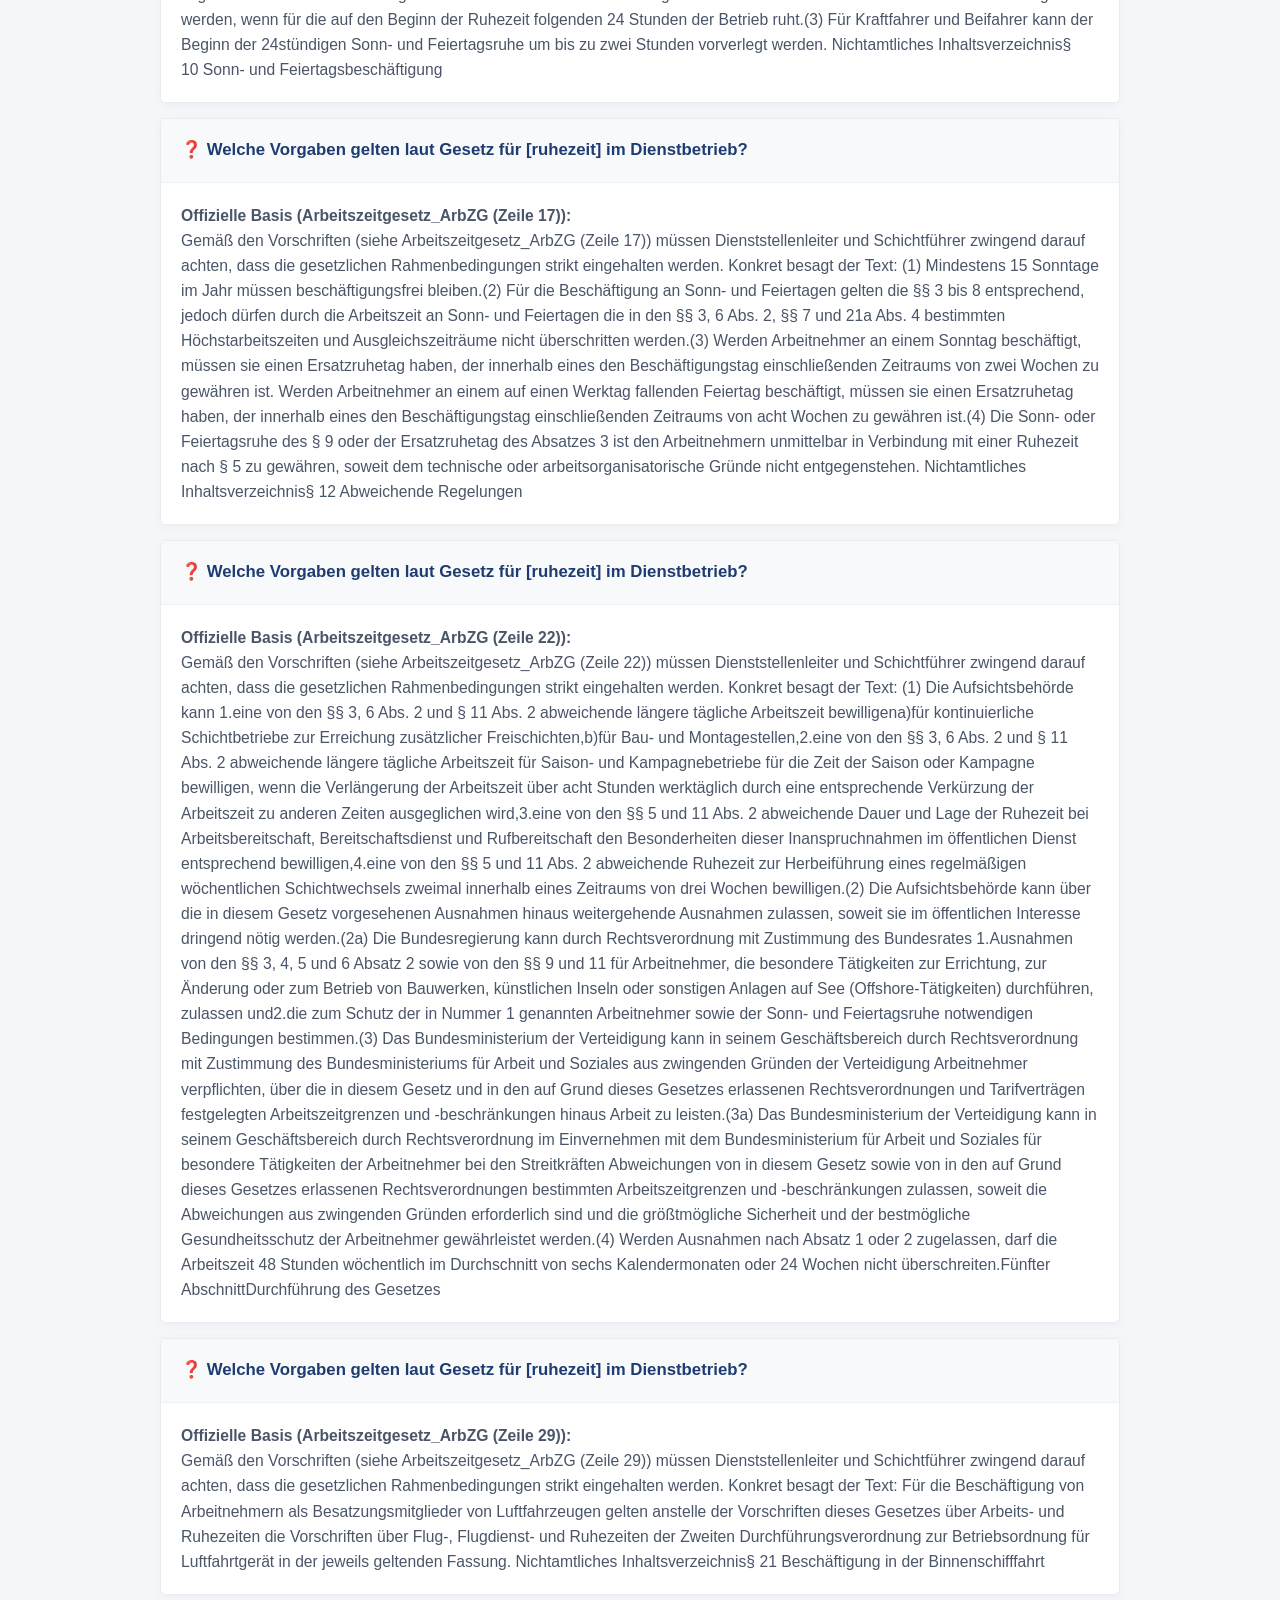
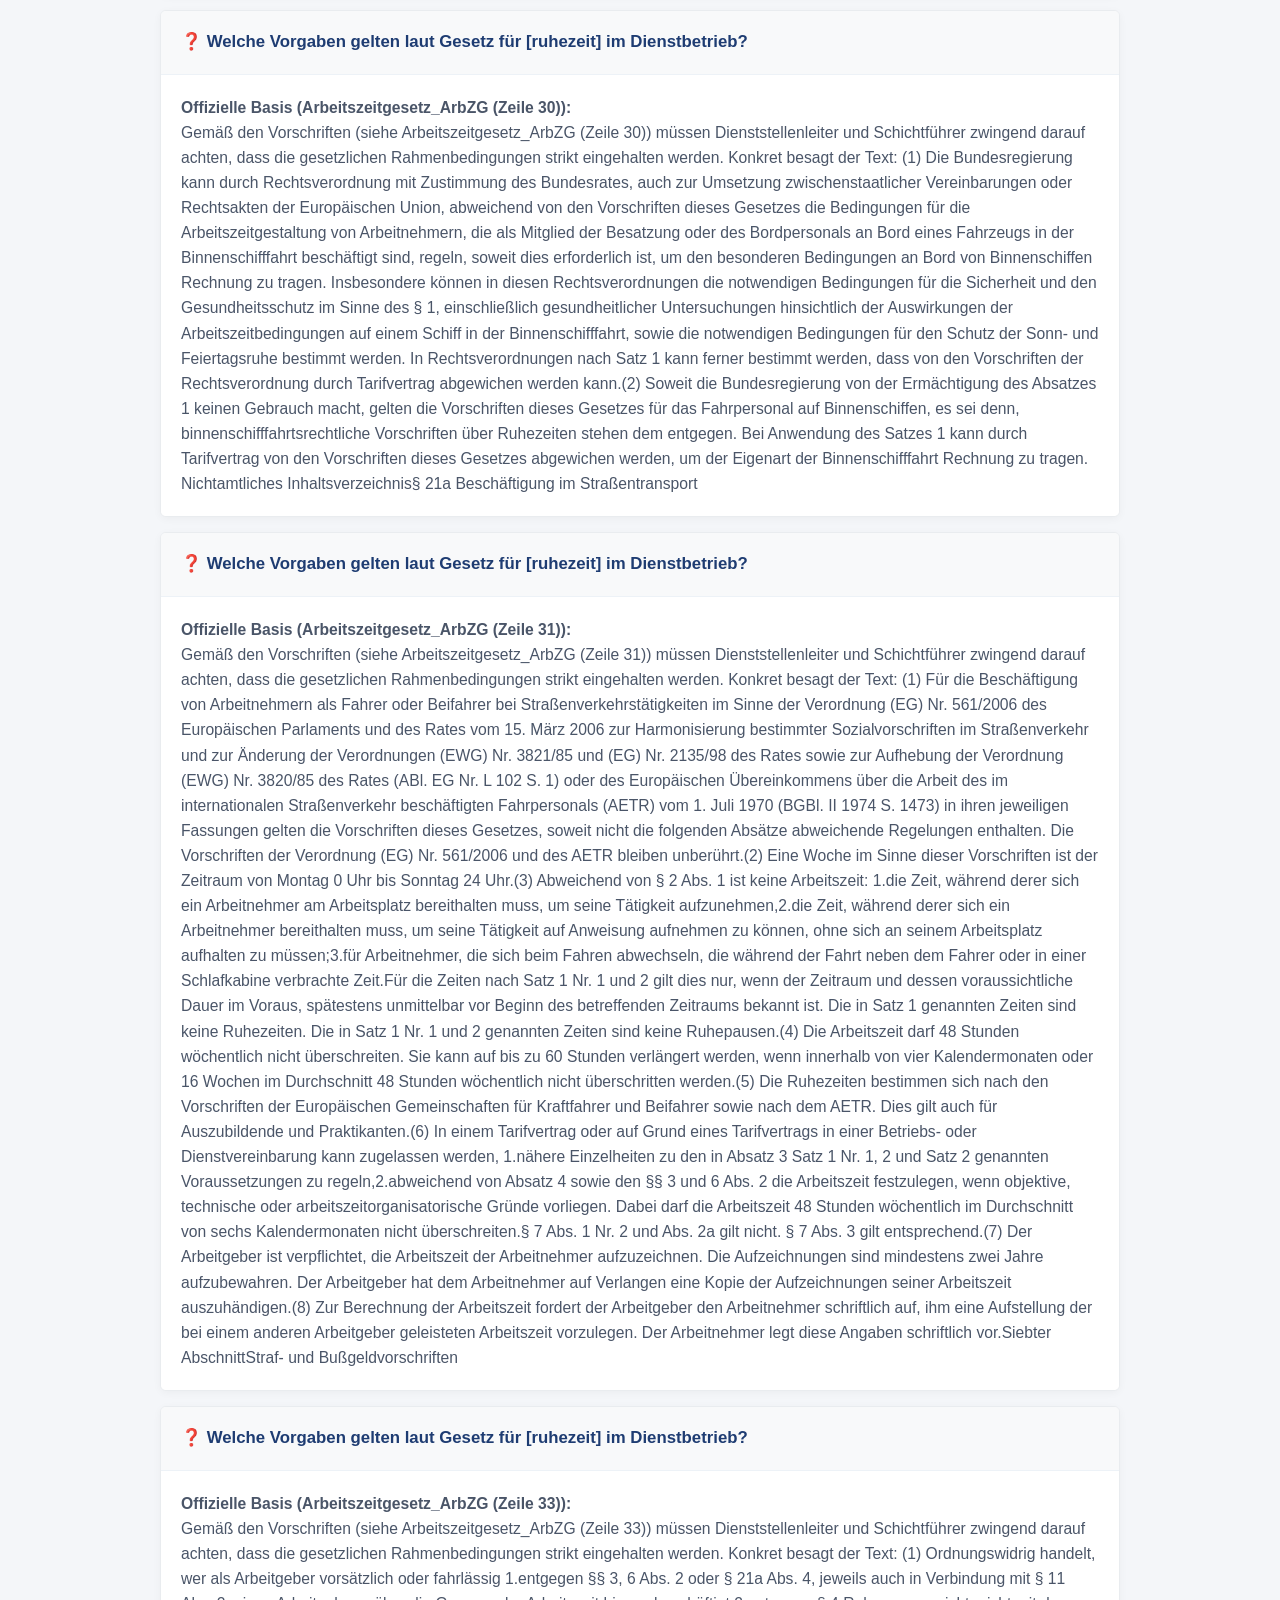
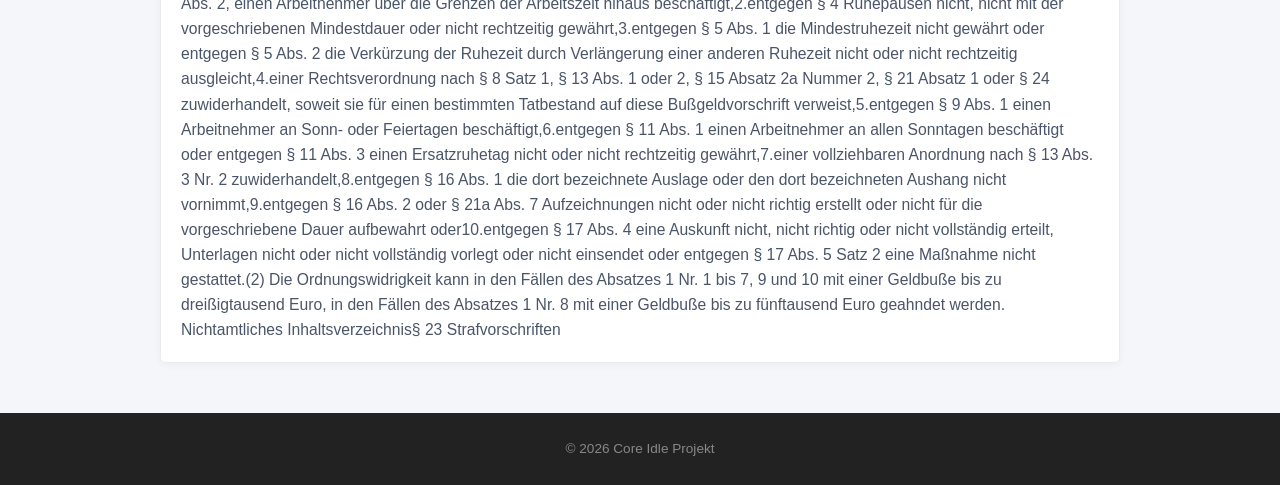
==== commit 81bbc357: "Revenue Engine v8.0 - Ad-Zonen freigeschaltet" ====
--- a/aemter.html
+++ b/aemter.html
@@ -1,4 +1,7 @@
-<!DOCTYPE html><html><head><meta charset="UTF-8"><title>Ämter & Behörden</title>
+<!DOCTYPE html><html lang="de"><head><meta charset="UTF-8">
+        <title>Behörden-Terminal | Vorschriften für Schichtdienst & Dienststellenleiter</title>
+        <meta name="description" content="Rechtssichere Leitfäden für Schichtdienstleiter und Dienststellen zur Umsetzung von Arbeitszeitverordnungen, Ruhezeiten und behördlichen Auflagen.">
+        
     <style>
         * { margin: 0; padding: 0; box-sizing: border-box; font-family: 'Segoe UI', sans-serif; }
         body { background-color: #f4f6f9; color: #333; line-height: 1.6; }
@@ -12,8 +15,18 @@
         .faq-item { background: white; margin-bottom: 15px; border-radius: 6px; box-shadow: 0 2px 8px rgba(0,0,0,0.04); overflow: hidden; border: 1px solid #e9ecef; }
         .faq-question { background: #f8f9fa; padding: 18px 20px; font-weight: bold; color: #1e3c72; border-bottom: 1px solid #edf2f7; font-size: 1.05rem; }
         .faq-answer { padding: 20px; background: white; color: #4a5568; font-size: 0.98rem; }
+        
+        /* REVENUE INTERFACE DESIGN */
+        .ad-banner { background: #fffcf4; border: 2px dashed #f39c12; padding: 20px; border-radius: 6px; margin: 25px 0; position: relative; }
+        .ad-badge { position: absolute; top: -10px; left: 15px; background: #f39c12; color: white; font-size: 0.7rem; font-weight: bold; padding: 2px 8px; border-radius: 10px; letter-spacing: 0.5px; }
+        .ad-banner h4 { color: #d35400; margin-bottom: 5px; font-size: 1.1rem; }
+        .ad-banner p { color: #6e7c8c; font-size: 0.9rem; margin-bottom: 12px; }
+        .ad-button { display: inline-block; background: #e67e22; color: white; text-decoration: none; padding: 6px 15px; font-size: 0.85rem; font-weight: bold; border-radius: 4px; transition: background 0.2s; }
+        .ad-button:hover { background: #d35400; }
+        
         footer { text-align: center; padding: 25px; background: #222; color: #888; margin-top: 50px; font-size: 0.85rem; }
     </style>
+    <!-- GOOGLE_ADSENSE_STAGING_ZONE -->
     </head><body>
         <header style="background: linear-gradient(135deg, #1e3c72, #162a4e);"><h1>🏛️ Behörden- & Ämter-Terminal</h1><p>Rechtssicherheit für Dienststellen und Schichtleiter</p></header>
     <nav>
@@ -24,6 +37,14 @@
     </nav>
     
         <div class="container"><div class="hero-box" style="border-left-color: #1e3c72;"><h2>Praxiswissen für den Dienstbetrieb</h2></div>
+        
+        <div class="ad-banner input-ready">
+            <span class="ad-badge">ANZEIGE / EMPFEHLUNG</span>
+            <h4>Fachliteratur & Kommentare zum Arbeitszeitgesetz (ArbZG)</h4>
+            <p>Rechtssichere Kommentare für Dienststellenleiter und Schichtführer zur rechtssicheren Dienstplanung.</p>
+            <a href="#" class="ad-button">Jetzt im Fachhandel ansehen</a>
+        </div>
+        
         <h3>📌 Häufige Fragen aus der Verwaltungspraxis</h3><div class="faq-container">
     <div class="faq-item">
         <div class="faq-question">❓ Welche Vorgaben gelten laut Gesetz für [ruhezeit] im Dienstbetrieb?</div>
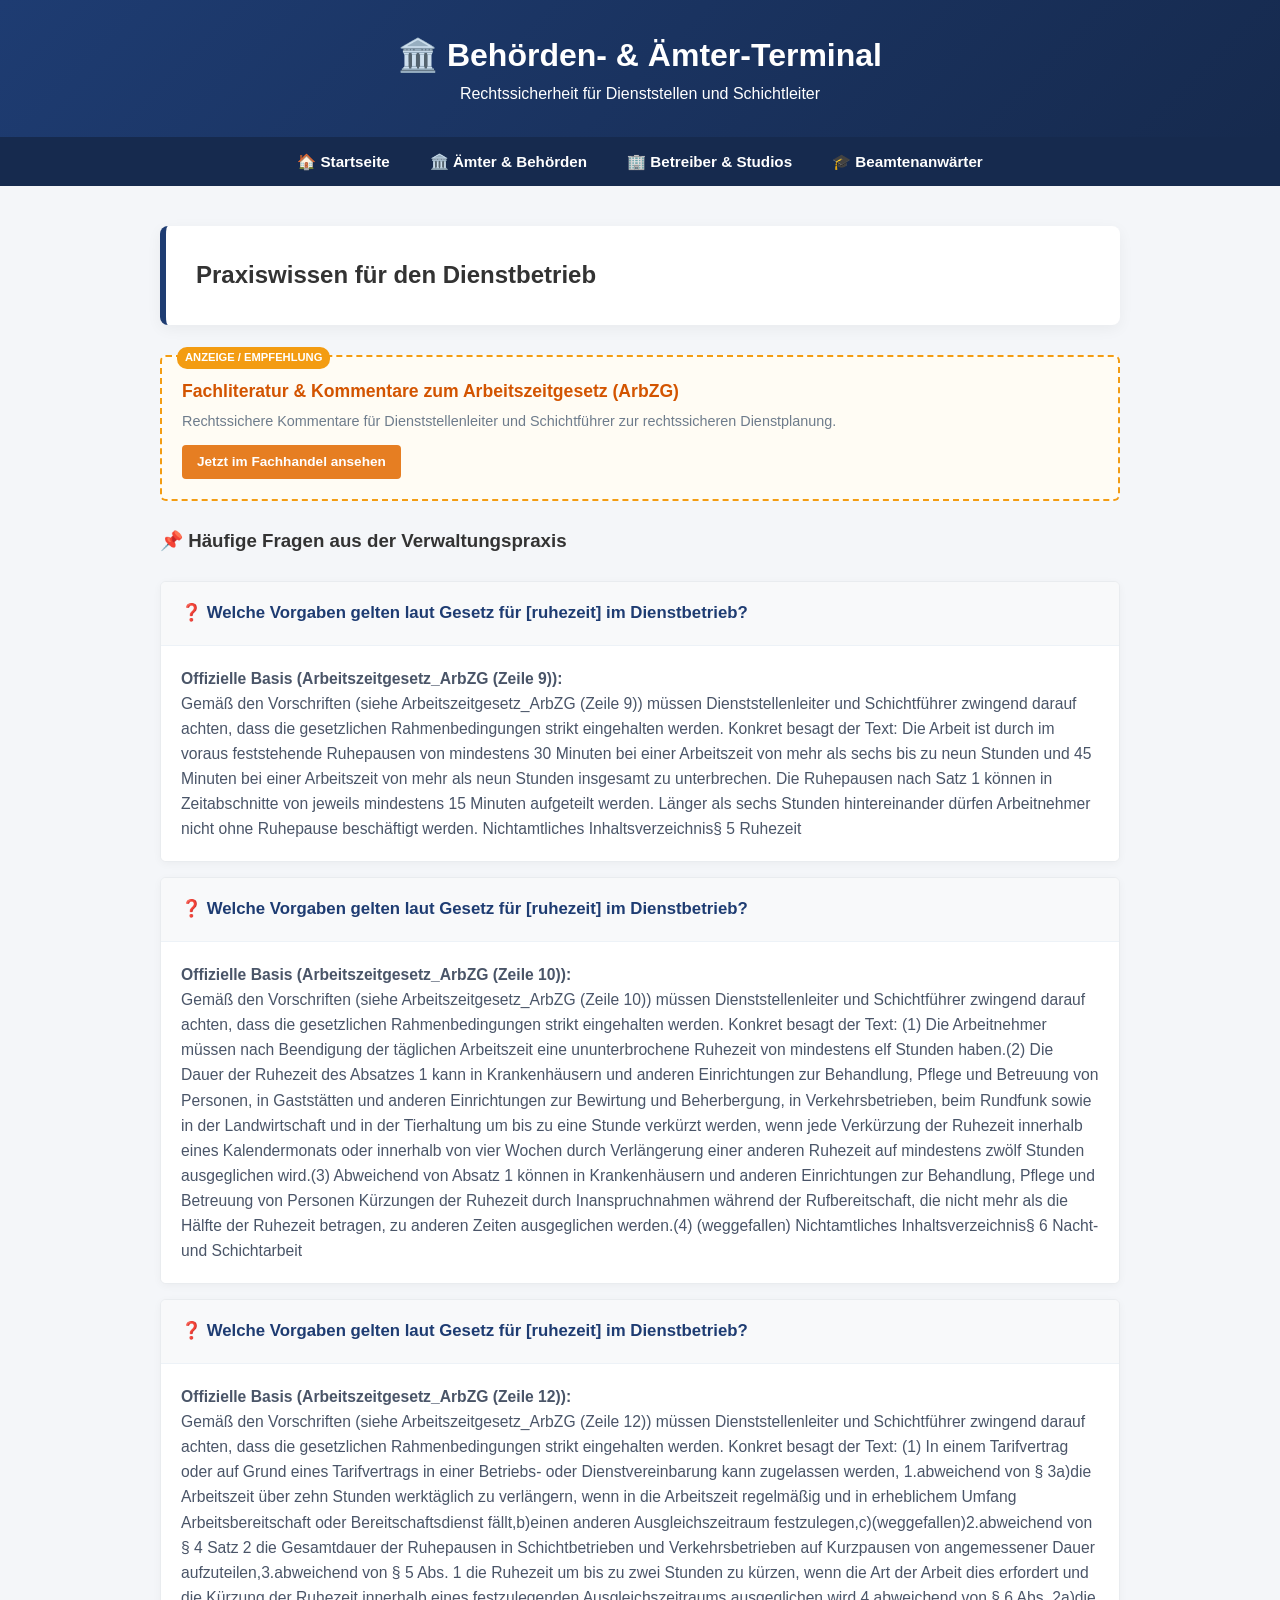
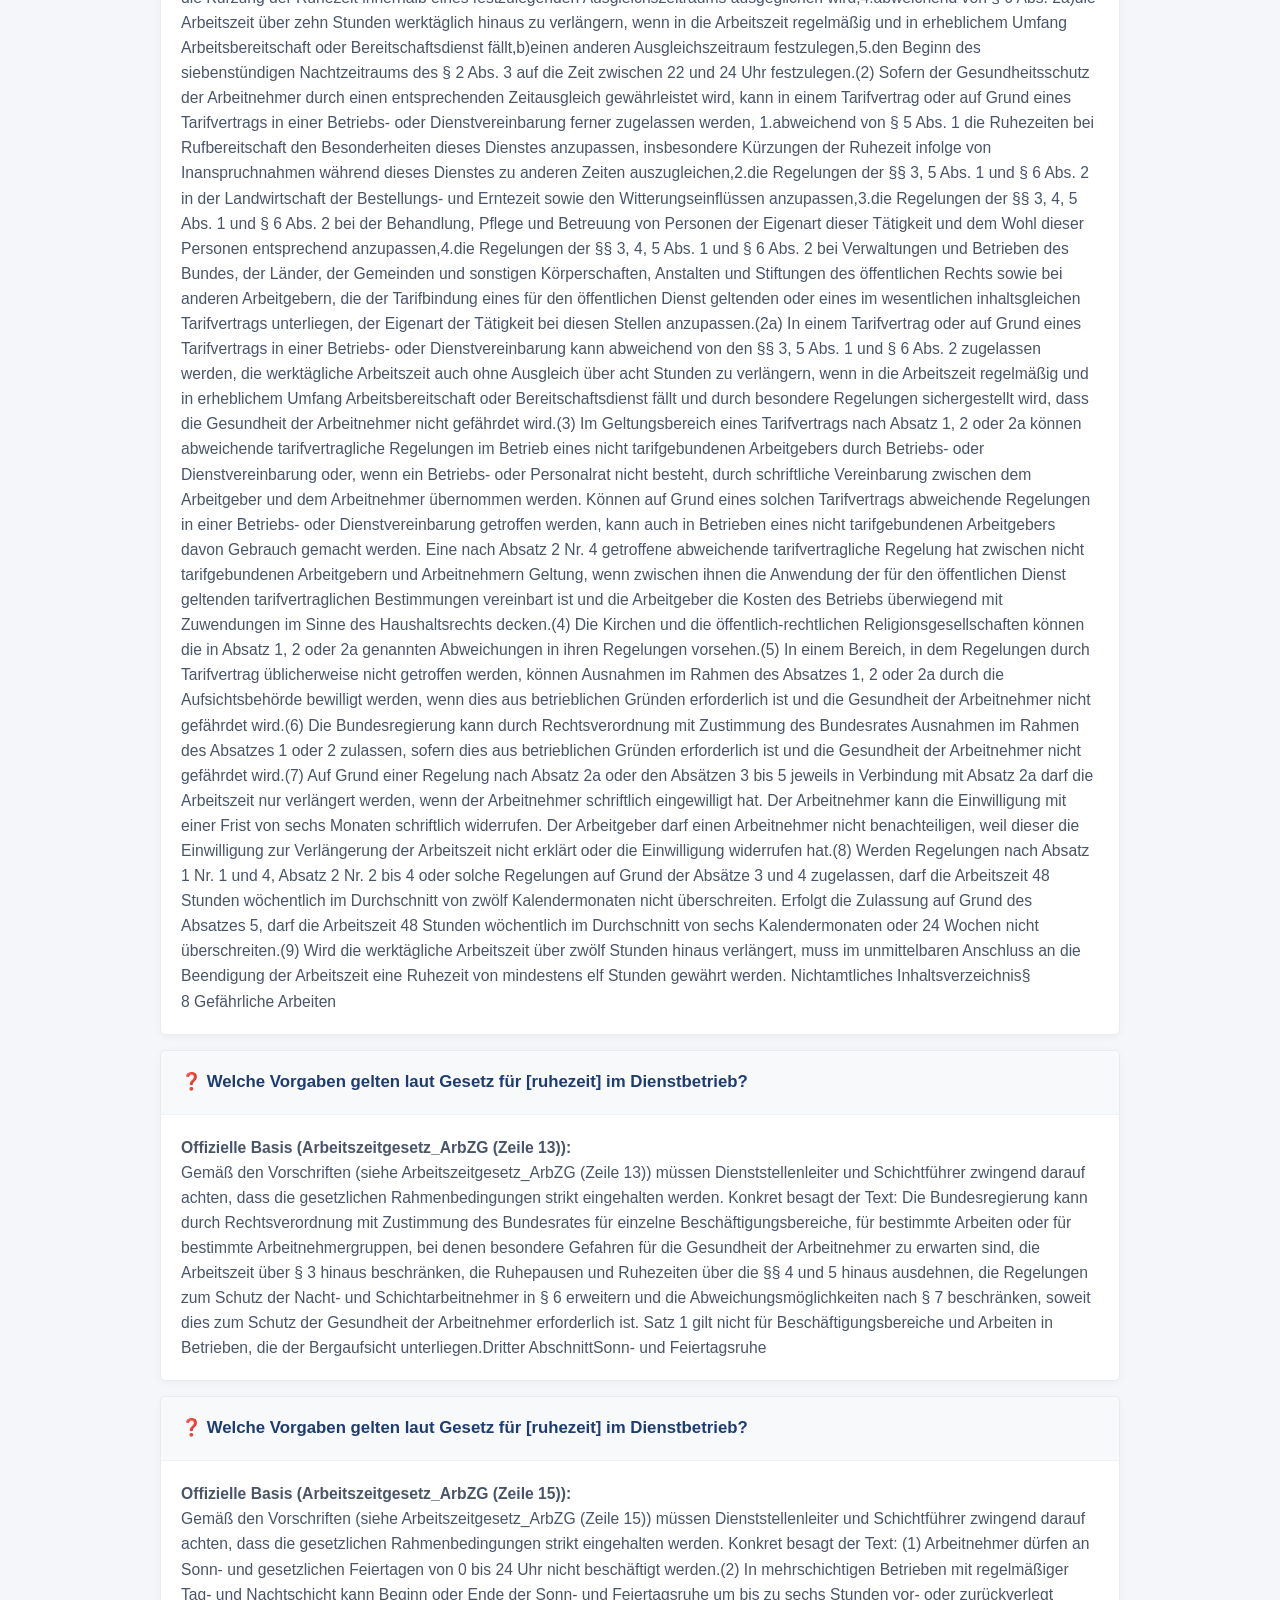
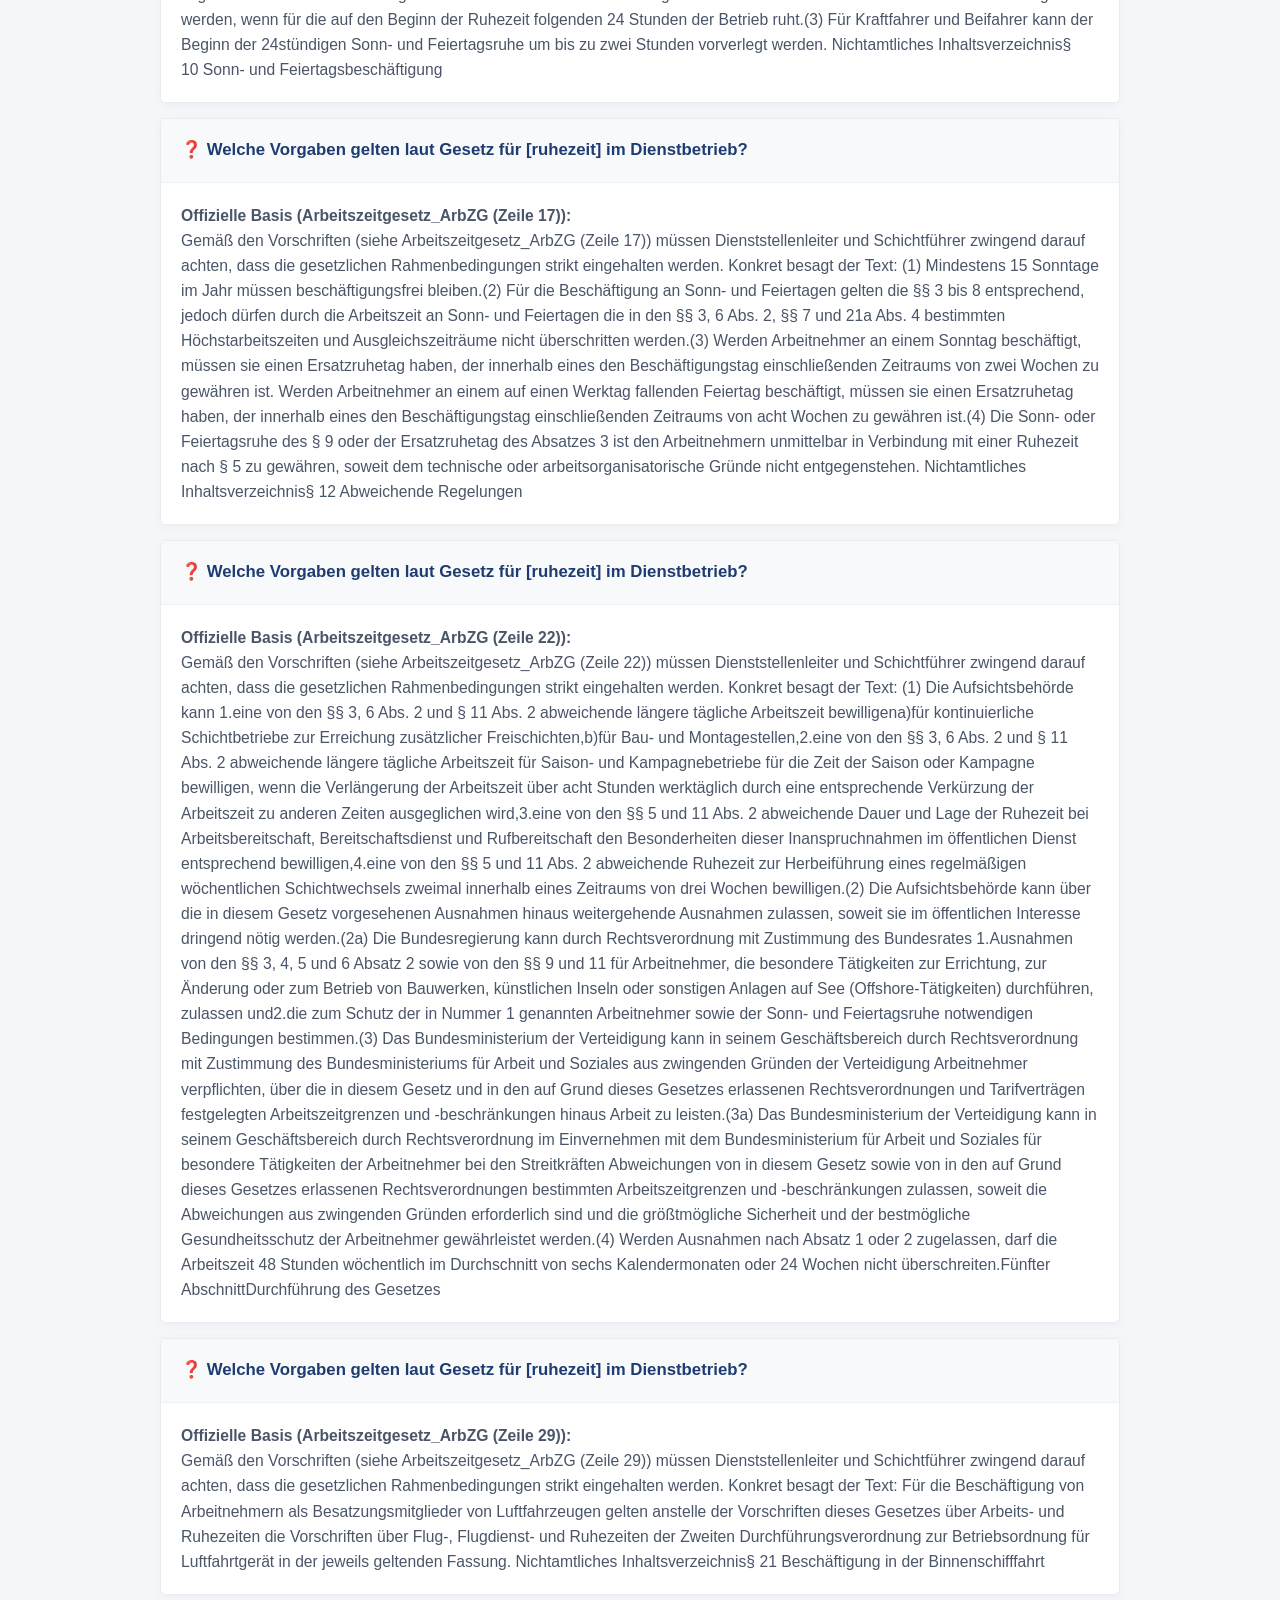
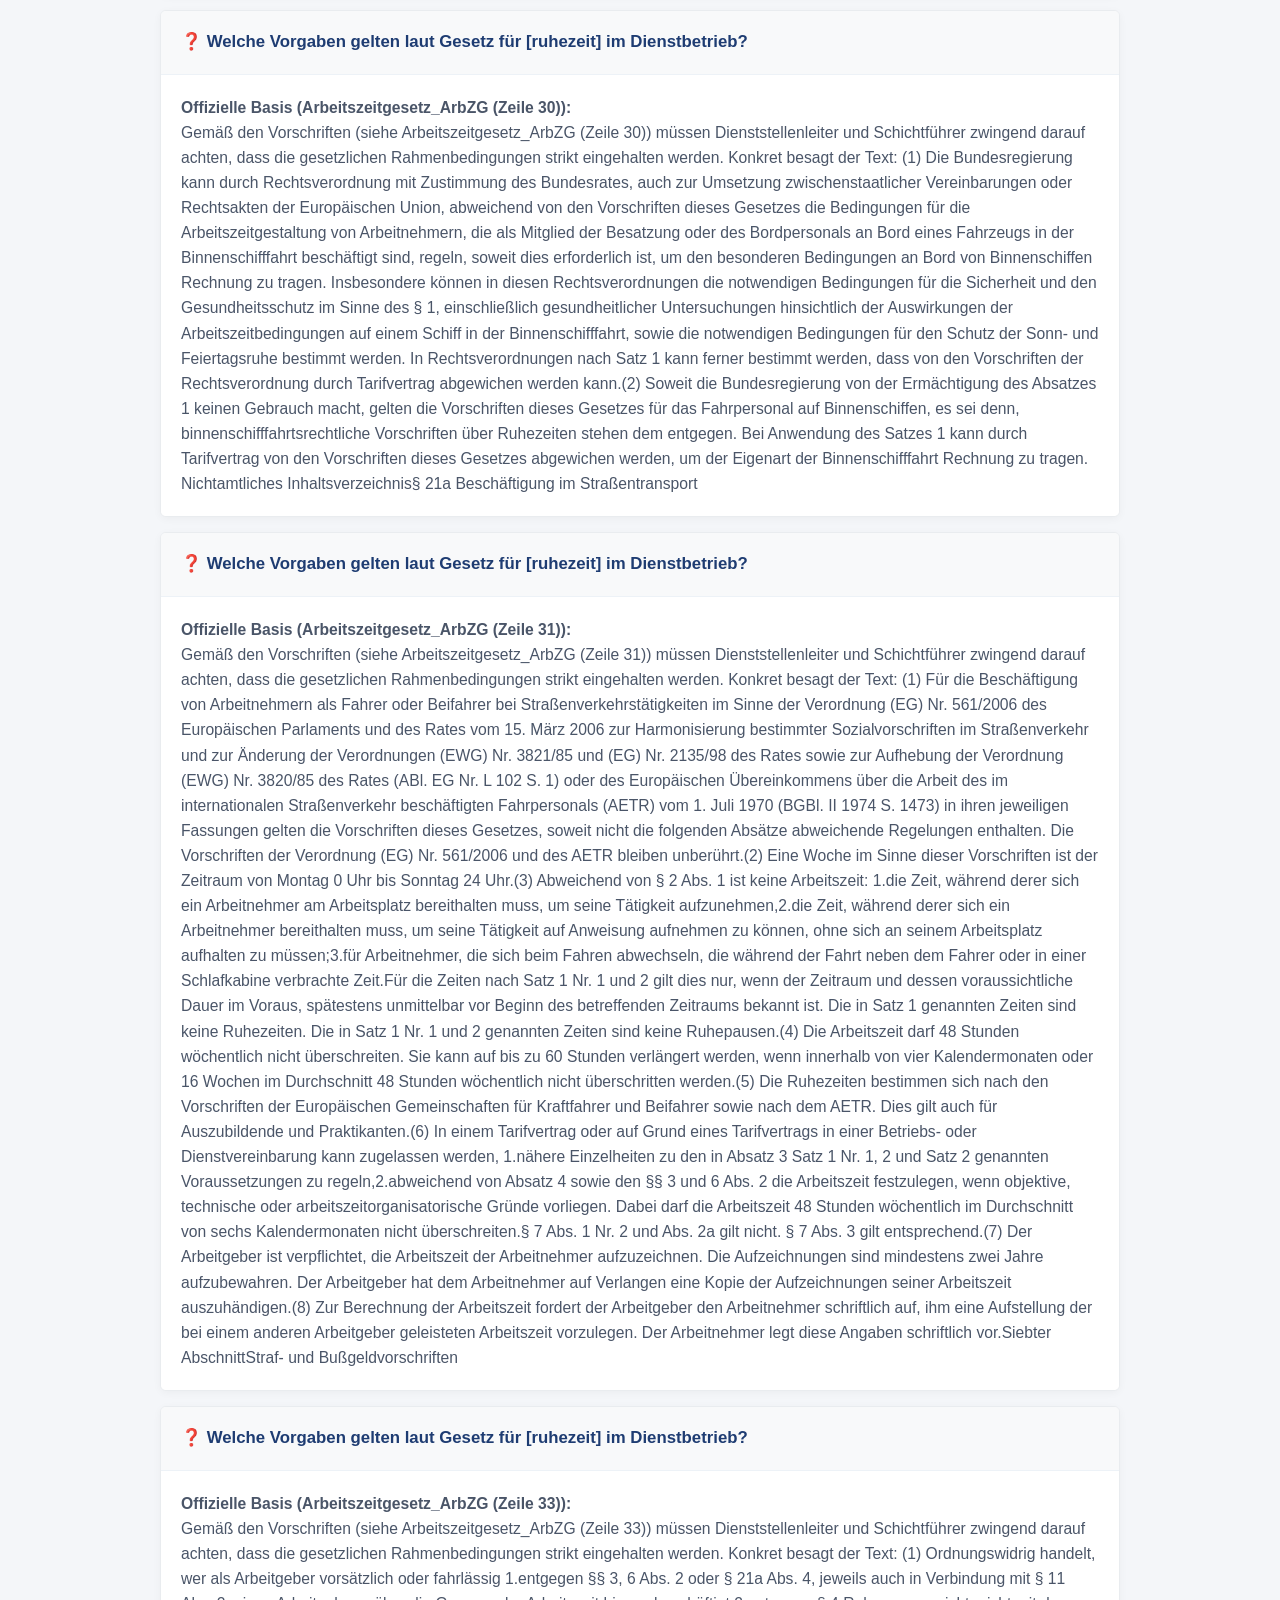
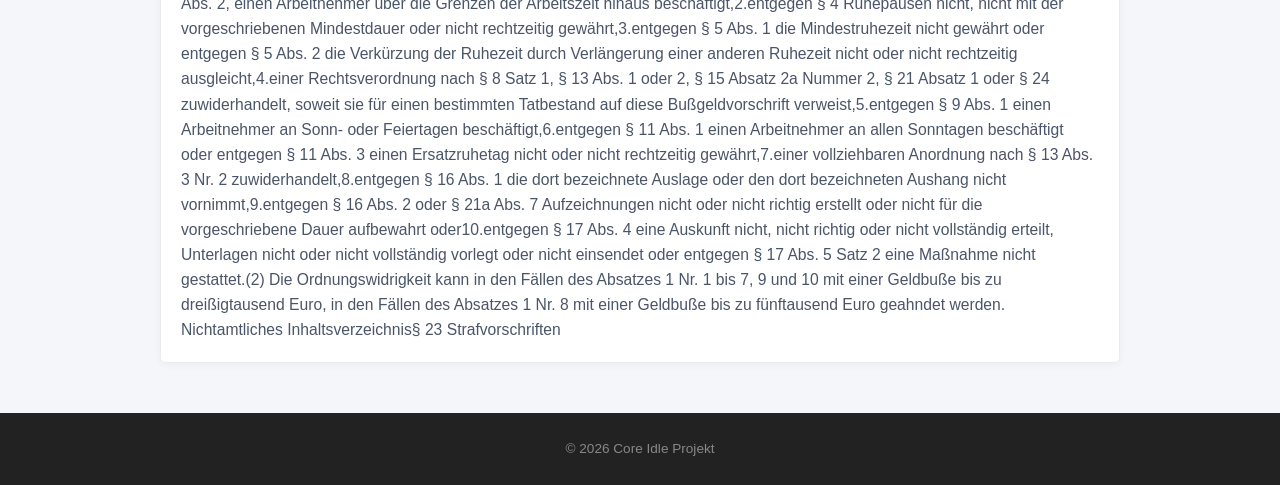
==== commit 34378970: "Upgrade v9.5: CSS physisch ausgelagert" ====
--- a/aemter.html
+++ b/aemter.html
@@ -1,136 +1,116 @@
-<!DOCTYPE html><html lang="de"><head><meta charset="UTF-8">
-        <title>Behörden-Terminal | Vorschriften für Schichtdienst & Dienststellenleiter</title>
-        <meta name="description" content="Rechtssichere Leitfäden für Schichtdienstleiter und Dienststellen zur Umsetzung von Arbeitszeitverordnungen, Ruhezeiten und behördlichen Auflagen.">
-        
-    <style>
-        * { margin: 0; padding: 0; box-sizing: border-box; font-family: 'Segoe UI', sans-serif; }
-        body { background-color: #f4f6f9; color: #333; line-height: 1.6; }
-        header { background: linear-gradient(135deg, #1e3c72, #2a5298); color: white; padding: 30px 20px; text-align: center; }
-        nav { background: #162a4e; text-align: center; padding: 12px; }
-        nav a { color: white; text-decoration: none; margin: 0 20px; font-weight: bold; font-size: 0.95rem; transition: color 0.2s; }
-        nav a:hover { color: #2ecc71; }
-        .container { max-width: 1000px; margin: 40px auto; padding: 0 20px; }
-        .hero-box { background: white; padding: 30px; border-radius: 8px; box-shadow: 0 4px 15px rgba(0,0,0,0.05); margin-bottom: 30px; border-left: 6px solid #1e3c72; }
-        .faq-container { margin-top: 25px; }
-        .faq-item { background: white; margin-bottom: 15px; border-radius: 6px; box-shadow: 0 2px 8px rgba(0,0,0,0.04); overflow: hidden; border: 1px solid #e9ecef; }
-        .faq-question { background: #f8f9fa; padding: 18px 20px; font-weight: bold; color: #1e3c72; border-bottom: 1px solid #edf2f7; font-size: 1.05rem; }
-        .faq-answer { padding: 20px; background: white; color: #4a5568; font-size: 0.98rem; }
-        
-        /* REVENUE INTERFACE DESIGN */
-        .ad-banner { background: #fffcf4; border: 2px dashed #f39c12; padding: 20px; border-radius: 6px; margin: 25px 0; position: relative; }
-        .ad-badge { position: absolute; top: -10px; left: 15px; background: #f39c12; color: white; font-size: 0.7rem; font-weight: bold; padding: 2px 8px; border-radius: 10px; letter-spacing: 0.5px; }
-        .ad-banner h4 { color: #d35400; margin-bottom: 5px; font-size: 1.1rem; }
-        .ad-banner p { color: #6e7c8c; font-size: 0.9rem; margin-bottom: 12px; }
-        .ad-button { display: inline-block; background: #e67e22; color: white; text-decoration: none; padding: 6px 15px; font-size: 0.85rem; font-weight: bold; border-radius: 4px; transition: background 0.2s; }
-        .ad-button:hover { background: #d35400; }
-        
-        footer { text-align: center; padding: 25px; background: #222; color: #888; margin-top: 50px; font-size: 0.85rem; }
-    </style>
-    <!-- GOOGLE_ADSENSE_STAGING_ZONE -->
-    </head><body>
-        <header style="background: linear-gradient(135deg, #1e3c72, #162a4e);"><h1>🏛️ Behörden- & Ämter-Terminal</h1><p>Rechtssicherheit für Dienststellen und Schichtleiter</p></header>
-    <nav>
-        <a href="index.html">🏠 Startseite</a>
-        <a href="aemter.html">🏛️ Ämter & Behörden</a>
-        <a href="betreiber.html">🏢 Betreiber & Studios</a>
-        <a href="anwaerter.html">🎓 Beamtenanwärter</a>
-    </nav>
-    
-        <div class="container"><div class="hero-box" style="border-left-color: #1e3c72;"><h2>Praxiswissen für den Dienstbetrieb</h2></div>
-        
-        <div class="ad-banner input-ready">
-            <span class="ad-badge">ANZEIGE / EMPFEHLUNG</span>
-            <h4>Fachliteratur & Kommentare zum Arbeitszeitgesetz (ArbZG)</h4>
-            <p>Rechtssichere Kommentare für Dienststellenleiter und Schichtführer zur rechtssicheren Dienstplanung.</p>
-            <a href="#" class="ad-button">Jetzt im Fachhandel ansehen</a>
-        </div>
-        
-        <h3>📌 Häufige Fragen aus der Verwaltungspraxis</h3><div class="faq-container">
-    <div class="faq-item">
-        <div class="faq-question">❓ Welche Vorgaben gelten laut Gesetz für [ruhezeit] im Dienstbetrieb?</div>
-        <div class="faq-answer">
-            <p><strong>Offizielle Basis (Arbeitszeitgesetz_ArbZG (Zeile 9)):</strong></p>
-            <p>Gemäß den Vorschriften (siehe Arbeitszeitgesetz_ArbZG (Zeile 9)) müssen Dienststellenleiter und Schichtführer zwingend darauf achten, dass die gesetzlichen Rahmenbedingungen strikt eingehalten werden. Konkret besagt der Text: Die Arbeit ist durch im voraus feststehende Ruhepausen von mindestens 30 Minuten bei einer Arbeitszeit von mehr als sechs bis zu neun Stunden und 45 Minuten bei einer Arbeitszeit von mehr als neun Stunden insgesamt zu unterbrechen. Die Ruhepausen nach Satz 1 können in Zeitabschnitte von jeweils mindestens 15 Minuten aufgeteilt werden. Länger als sechs Stunden hintereinander dürfen Arbeitnehmer nicht ohne Ruhepause beschäftigt werden. Nichtamtliches Inhaltsverzeichnis§ 5 Ruhezeit</p>
-        </div>
-    </div>
-    
-    <div class="faq-item">
-        <div class="faq-question">❓ Welche Vorgaben gelten laut Gesetz für [ruhezeit] im Dienstbetrieb?</div>
-        <div class="faq-answer">
-            <p><strong>Offizielle Basis (Arbeitszeitgesetz_ArbZG (Zeile 10)):</strong></p>
-            <p>Gemäß den Vorschriften (siehe Arbeitszeitgesetz_ArbZG (Zeile 10)) müssen Dienststellenleiter und Schichtführer zwingend darauf achten, dass die gesetzlichen Rahmenbedingungen strikt eingehalten werden. Konkret besagt der Text: (1) Die Arbeitnehmer müssen nach Beendigung der täglichen Arbeitszeit eine ununterbrochene Ruhezeit von mindestens elf Stunden haben.(2) Die Dauer der Ruhezeit des Absatzes 1 kann in Krankenhäusern und anderen Einrichtungen zur Behandlung, Pflege und Betreuung von Personen, in Gaststätten und anderen Einrichtungen zur Bewirtung und Beherbergung, in Verkehrsbetrieben, beim Rundfunk sowie in der Landwirtschaft und in der Tierhaltung um bis zu eine Stunde verkürzt werden, wenn jede Verkürzung der Ruhezeit innerhalb eines Kalendermonats oder innerhalb von vier Wochen durch Verlängerung einer anderen Ruhezeit auf mindestens zwölf Stunden ausgeglichen wird.(3) Abweichend von Absatz 1 können in Krankenhäusern und anderen Einrichtungen zur Behandlung, Pflege und Betreuung von Personen Kürzungen der Ruhezeit durch Inanspruchnahmen während der Rufbereitschaft, die nicht mehr als die Hälfte der Ruhezeit betragen, zu anderen Zeiten ausgeglichen werden.(4) (weggefallen) Nichtamtliches Inhaltsverzeichnis§ 6 Nacht- und Schichtarbeit</p>
-        </div>
-    </div>
-    
-    <div class="faq-item">
-        <div class="faq-question">❓ Welche Vorgaben gelten laut Gesetz für [ruhezeit] im Dienstbetrieb?</div>
-        <div class="faq-answer">
-            <p><strong>Offizielle Basis (Arbeitszeitgesetz_ArbZG (Zeile 12)):</strong></p>
-            <p>Gemäß den Vorschriften (siehe Arbeitszeitgesetz_ArbZG (Zeile 12)) müssen Dienststellenleiter und Schichtführer zwingend darauf achten, dass die gesetzlichen Rahmenbedingungen strikt eingehalten werden. Konkret besagt der Text: (1) In einem Tarifvertrag oder auf Grund eines Tarifvertrags in einer Betriebs- oder Dienstvereinbarung kann zugelassen werden, 1.abweichend von § 3a)die Arbeitszeit über zehn Stunden werktäglich zu verlängern, wenn in die Arbeitszeit regelmäßig und in erheblichem Umfang Arbeitsbereitschaft oder Bereitschaftsdienst fällt,b)einen anderen Ausgleichszeitraum festzulegen,c)(weggefallen)2.abweichend von § 4 Satz 2 die Gesamtdauer der Ruhepausen in Schichtbetrieben und Verkehrsbetrieben auf Kurzpausen von angemessener Dauer aufzuteilen,3.abweichend von § 5 Abs. 1 die Ruhezeit um bis zu zwei Stunden zu kürzen, wenn die Art der Arbeit dies erfordert und die Kürzung der Ruhezeit innerhalb eines festzulegenden Ausgleichszeitraums ausgeglichen wird,4.abweichend von § 6 Abs. 2a)die Arbeitszeit über zehn Stunden werktäglich hinaus zu verlängern, wenn in die Arbeitszeit regelmäßig und in erheblichem Umfang Arbeitsbereitschaft oder Bereitschaftsdienst fällt,b)einen anderen Ausgleichszeitraum festzulegen,5.den Beginn des siebenstündigen Nachtzeitraums des § 2 Abs. 3 auf die Zeit zwischen 22 und 24 Uhr festzulegen.(2) Sofern der Gesundheitsschutz der Arbeitnehmer durch einen entsprechenden Zeitausgleich gewährleistet wird, kann in einem Tarifvertrag oder auf Grund eines Tarifvertrags in einer Betriebs- oder Dienstvereinbarung ferner zugelassen werden, 1.abweichend von § 5 Abs. 1 die Ruhezeiten bei Rufbereitschaft den Besonderheiten dieses Dienstes anzupassen, insbesondere Kürzungen der Ruhezeit infolge von Inanspruchnahmen während dieses Dienstes zu anderen Zeiten auszugleichen,2.die Regelungen der §§ 3, 5 Abs. 1 und § 6 Abs. 2 in der Landwirtschaft der Bestellungs- und Erntezeit sowie den Witterungseinflüssen anzupassen,3.die Regelungen der §§ 3, 4, 5 Abs. 1 und § 6 Abs. 2 bei der Behandlung, Pflege und Betreuung von Personen der Eigenart dieser Tätigkeit und dem Wohl dieser Personen entsprechend anzupassen,4.die Regelungen der §§ 3, 4, 5 Abs. 1 und § 6 Abs. 2 bei Verwaltungen und Betrieben des Bundes, der Länder, der Gemeinden und sonstigen Körperschaften, Anstalten und Stiftungen des öffentlichen Rechts sowie bei anderen Arbeitgebern, die der Tarifbindung eines für den öffentlichen Dienst geltenden oder eines im wesentlichen inhaltsgleichen Tarifvertrags unterliegen, der Eigenart der Tätigkeit bei diesen Stellen anzupassen.(2a) In einem Tarifvertrag oder auf Grund eines Tarifvertrags in einer Betriebs- oder Dienstvereinbarung kann abweichend von den §§ 3, 5 Abs. 1 und § 6 Abs. 2 zugelassen werden, die werktägliche Arbeitszeit auch ohne Ausgleich über acht Stunden zu verlängern, wenn in die Arbeitszeit regelmäßig und in erheblichem Umfang Arbeitsbereitschaft oder Bereitschaftsdienst fällt und durch besondere Regelungen sichergestellt wird, dass die Gesundheit der Arbeitnehmer nicht gefährdet wird.(3) Im Geltungsbereich eines Tarifvertrags nach Absatz 1, 2 oder 2a können abweichende tarifvertragliche Regelungen im Betrieb eines nicht tarifgebundenen Arbeitgebers durch Betriebs- oder Dienstvereinbarung oder, wenn ein Betriebs- oder Personalrat nicht besteht, durch schriftliche Vereinbarung zwischen dem Arbeitgeber und dem Arbeitnehmer übernommen werden. Können auf Grund eines solchen Tarifvertrags abweichende Regelungen in einer Betriebs- oder Dienstvereinbarung getroffen werden, kann auch in Betrieben eines nicht tarifgebundenen Arbeitgebers davon Gebrauch gemacht werden. Eine nach Absatz 2 Nr. 4 getroffene abweichende tarifvertragliche Regelung hat zwischen nicht tarifgebundenen Arbeitgebern und Arbeitnehmern Geltung, wenn zwischen ihnen die Anwendung der für den öffentlichen Dienst geltenden tarifvertraglichen Bestimmungen vereinbart ist und die Arbeitgeber die Kosten des Betriebs überwiegend mit Zuwendungen im Sinne des Haushaltsrechts decken.(4) Die Kirchen und die öffentlich-rechtlichen Religionsgesellschaften können die in Absatz 1, 2 oder 2a genannten Abweichungen in ihren Regelungen vorsehen.(5) In einem Bereich, in dem Regelungen durch Tarifvertrag üblicherweise nicht getroffen werden, können Ausnahmen im Rahmen des Absatzes 1, 2 oder 2a durch die Aufsichtsbehörde bewilligt werden, wenn dies aus betrieblichen Gründen erforderlich ist und die Gesundheit der Arbeitnehmer nicht gefährdet wird.(6) Die Bundesregierung kann durch Rechtsverordnung mit Zustimmung des Bundesrates Ausnahmen im Rahmen des Absatzes 1 oder 2 zulassen, sofern dies aus betrieblichen Gründen erforderlich ist und die Gesundheit der Arbeitnehmer nicht gefährdet wird.(7) Auf Grund einer Regelung nach Absatz 2a oder den Absätzen 3 bis 5 jeweils in Verbindung mit Absatz 2a darf die Arbeitszeit nur verlängert werden, wenn der Arbeitnehmer schriftlich eingewilligt hat. Der Arbeitnehmer kann die Einwilligung mit einer Frist von sechs Monaten schriftlich widerrufen. Der Arbeitgeber darf einen Arbeitnehmer nicht benachteiligen, weil dieser die Einwilligung zur Verlängerung der Arbeitszeit nicht erklärt oder die Einwilligung widerrufen hat.(8) Werden Regelungen nach Absatz 1 Nr. 1 und 4, Absatz 2 Nr. 2 bis 4 oder solche Regelungen auf Grund der Absätze 3 und 4 zugelassen, darf die Arbeitszeit 48 Stunden wöchentlich im Durchschnitt von zwölf Kalendermonaten nicht überschreiten. Erfolgt die Zulassung auf Grund des Absatzes 5, darf die Arbeitszeit 48 Stunden wöchentlich im Durchschnitt von sechs Kalendermonaten oder 24 Wochen nicht überschreiten.(9) Wird die werktägliche Arbeitszeit über zwölf Stunden hinaus verlängert, muss im unmittelbaren Anschluss an die Beendigung der Arbeitszeit eine Ruhezeit von mindestens elf Stunden gewährt werden. Nichtamtliches Inhaltsverzeichnis§ 8 Gefährliche Arbeiten</p>
-        </div>
-    </div>
-    
-    <div class="faq-item">
-        <div class="faq-question">❓ Welche Vorgaben gelten laut Gesetz für [ruhezeit] im Dienstbetrieb?</div>
-        <div class="faq-answer">
-            <p><strong>Offizielle Basis (Arbeitszeitgesetz_ArbZG (Zeile 13)):</strong></p>
-            <p>Gemäß den Vorschriften (siehe Arbeitszeitgesetz_ArbZG (Zeile 13)) müssen Dienststellenleiter und Schichtführer zwingend darauf achten, dass die gesetzlichen Rahmenbedingungen strikt eingehalten werden. Konkret besagt der Text: Die Bundesregierung kann durch Rechtsverordnung mit Zustimmung des Bundesrates für einzelne Beschäftigungsbereiche, für bestimmte Arbeiten oder für bestimmte Arbeitnehmergruppen, bei denen besondere Gefahren für die Gesundheit der Arbeitnehmer zu erwarten sind, die Arbeitszeit über § 3 hinaus beschränken, die Ruhepausen und Ruhezeiten über die §§ 4 und 5 hinaus ausdehnen, die Regelungen zum Schutz der Nacht- und Schichtarbeitnehmer in § 6 erweitern und die Abweichungsmöglichkeiten nach § 7 beschränken, soweit dies zum Schutz der Gesundheit der Arbeitnehmer erforderlich ist. Satz 1 gilt nicht für Beschäftigungsbereiche und Arbeiten in Betrieben, die der Bergaufsicht unterliegen.Dritter AbschnittSonn- und Feiertagsruhe</p>
-        </div>
-    </div>
-    
-    <div class="faq-item">
-        <div class="faq-question">❓ Welche Vorgaben gelten laut Gesetz für [ruhezeit] im Dienstbetrieb?</div>
-        <div class="faq-answer">
-            <p><strong>Offizielle Basis (Arbeitszeitgesetz_ArbZG (Zeile 15)):</strong></p>
-            <p>Gemäß den Vorschriften (siehe Arbeitszeitgesetz_ArbZG (Zeile 15)) müssen Dienststellenleiter und Schichtführer zwingend darauf achten, dass die gesetzlichen Rahmenbedingungen strikt eingehalten werden. Konkret besagt der Text: (1) Arbeitnehmer dürfen an Sonn- und gesetzlichen Feiertagen von 0 bis 24 Uhr nicht beschäftigt werden.(2) In mehrschichtigen Betrieben mit regelmäßiger Tag- und Nachtschicht kann Beginn oder Ende der Sonn- und Feiertagsruhe um bis zu sechs Stunden vor- oder zurückverlegt werden, wenn für die auf den Beginn der Ruhezeit folgenden 24 Stunden der Betrieb ruht.(3) Für Kraftfahrer und Beifahrer kann der Beginn der 24stündigen Sonn- und Feiertagsruhe um bis zu zwei Stunden vorverlegt werden. Nichtamtliches Inhaltsverzeichnis§ 10 Sonn- und Feiertagsbeschäftigung</p>
-        </div>
-    </div>
-    
-    <div class="faq-item">
-        <div class="faq-question">❓ Welche Vorgaben gelten laut Gesetz für [ruhezeit] im Dienstbetrieb?</div>
-        <div class="faq-answer">
-            <p><strong>Offizielle Basis (Arbeitszeitgesetz_ArbZG (Zeile 17)):</strong></p>
-            <p>Gemäß den Vorschriften (siehe Arbeitszeitgesetz_ArbZG (Zeile 17)) müssen Dienststellenleiter und Schichtführer zwingend darauf achten, dass die gesetzlichen Rahmenbedingungen strikt eingehalten werden. Konkret besagt der Text: (1) Mindestens 15 Sonntage im Jahr müssen beschäftigungsfrei bleiben.(2) Für die Beschäftigung an Sonn- und Feiertagen gelten die §§ 3 bis 8 entsprechend, jedoch dürfen durch die Arbeitszeit an Sonn- und Feiertagen die in den §§ 3, 6 Abs. 2, §§ 7 und 21a Abs. 4 bestimmten Höchstarbeitszeiten und Ausgleichszeiträume nicht überschritten werden.(3) Werden Arbeitnehmer an einem Sonntag beschäftigt, müssen sie einen Ersatzruhetag haben, der innerhalb eines den Beschäftigungstag einschließenden Zeitraums von zwei Wochen zu gewähren ist. Werden Arbeitnehmer an einem auf einen Werktag fallenden Feiertag beschäftigt, müssen sie einen Ersatzruhetag haben, der innerhalb eines den Beschäftigungstag einschließenden Zeitraums von acht Wochen zu gewähren ist.(4) Die Sonn- oder Feiertagsruhe des § 9 oder der Ersatzruhetag des Absatzes 3 ist den Arbeitnehmern unmittelbar in Verbindung mit einer Ruhezeit nach § 5 zu gewähren, soweit dem technische oder arbeitsorganisatorische Gründe nicht entgegenstehen. Nichtamtliches Inhaltsverzeichnis§ 12 Abweichende Regelungen</p>
-        </div>
-    </div>
-    
-    <div class="faq-item">
-        <div class="faq-question">❓ Welche Vorgaben gelten laut Gesetz für [ruhezeit] im Dienstbetrieb?</div>
-        <div class="faq-answer">
-            <p><strong>Offizielle Basis (Arbeitszeitgesetz_ArbZG (Zeile 22)):</strong></p>
-            <p>Gemäß den Vorschriften (siehe Arbeitszeitgesetz_ArbZG (Zeile 22)) müssen Dienststellenleiter und Schichtführer zwingend darauf achten, dass die gesetzlichen Rahmenbedingungen strikt eingehalten werden. Konkret besagt der Text: (1) Die Aufsichtsbehörde kann 1.eine von den §§ 3, 6 Abs. 2 und § 11 Abs. 2 abweichende längere tägliche Arbeitszeit bewilligena)für kontinuierliche Schichtbetriebe zur Erreichung zusätzlicher Freischichten,b)für Bau- und Montagestellen,2.eine von den §§ 3, 6 Abs. 2 und § 11 Abs. 2 abweichende längere tägliche Arbeitszeit für Saison- und Kampagnebetriebe für die Zeit der Saison oder Kampagne bewilligen, wenn die Verlängerung der Arbeitszeit über acht Stunden werktäglich durch eine entsprechende Verkürzung der Arbeitszeit zu anderen Zeiten ausgeglichen wird,3.eine von den §§ 5 und 11 Abs. 2 abweichende Dauer und Lage der Ruhezeit bei Arbeitsbereitschaft, Bereitschaftsdienst und Rufbereitschaft den Besonderheiten dieser Inanspruchnahmen im öffentlichen Dienst entsprechend bewilligen,4.eine von den §§ 5 und 11 Abs. 2 abweichende Ruhezeit zur Herbeiführung eines regelmäßigen wöchentlichen Schichtwechsels zweimal innerhalb eines Zeitraums von drei Wochen bewilligen.(2) Die Aufsichtsbehörde kann über die in diesem Gesetz vorgesehenen Ausnahmen hinaus weitergehende Ausnahmen zulassen, soweit sie im öffentlichen Interesse dringend nötig werden.(2a) Die Bundesregierung kann durch Rechtsverordnung mit Zustimmung des Bundesrates 1.Ausnahmen von den §§ 3, 4, 5 und 6 Absatz 2 sowie von den §§ 9 und 11 für Arbeitnehmer, die besondere Tätigkeiten zur Errichtung, zur Änderung oder zum Betrieb von Bauwerken, künstlichen Inseln oder sonstigen Anlagen auf See (Offshore-Tätigkeiten) durchführen, zulassen und2.die zum Schutz der in Nummer 1 genannten Arbeitnehmer sowie der Sonn- und Feiertagsruhe notwendigen Bedingungen bestimmen.(3) Das Bundesministerium der Verteidigung kann in seinem Geschäftsbereich durch Rechtsverordnung mit Zustimmung des Bundesministeriums für Arbeit und Soziales aus zwingenden Gründen der Verteidigung Arbeitnehmer verpflichten, über die in diesem Gesetz und in den auf Grund dieses Gesetzes erlassenen Rechtsverordnungen und Tarifverträgen festgelegten Arbeitszeitgrenzen und -beschränkungen hinaus Arbeit zu leisten.(3a) Das Bundesministerium der Verteidigung kann in seinem Geschäftsbereich durch Rechtsverordnung im Einvernehmen mit dem Bundesministerium für Arbeit und Soziales für besondere Tätigkeiten der Arbeitnehmer bei den Streitkräften Abweichungen von in diesem Gesetz sowie von in den auf Grund dieses Gesetzes erlassenen Rechtsverordnungen bestimmten Arbeitszeitgrenzen und -beschränkungen zulassen, soweit die Abweichungen aus zwingenden Gründen erforderlich sind und die größtmögliche Sicherheit und der bestmögliche Gesundheitsschutz der Arbeitnehmer gewährleistet werden.(4) Werden Ausnahmen nach Absatz 1 oder 2 zugelassen, darf die Arbeitszeit 48 Stunden wöchentlich im Durchschnitt von sechs Kalendermonaten oder 24 Wochen nicht überschreiten.Fünfter AbschnittDurchführung des Gesetzes</p>
-        </div>
-    </div>
-    
-    <div class="faq-item">
-        <div class="faq-question">❓ Welche Vorgaben gelten laut Gesetz für [ruhezeit] im Dienstbetrieb?</div>
-        <div class="faq-answer">
-            <p><strong>Offizielle Basis (Arbeitszeitgesetz_ArbZG (Zeile 29)):</strong></p>
-            <p>Gemäß den Vorschriften (siehe Arbeitszeitgesetz_ArbZG (Zeile 29)) müssen Dienststellenleiter und Schichtführer zwingend darauf achten, dass die gesetzlichen Rahmenbedingungen strikt eingehalten werden. Konkret besagt der Text: Für die Beschäftigung von Arbeitnehmern als Besatzungsmitglieder von Luftfahrzeugen gelten anstelle der Vorschriften dieses Gesetzes über Arbeits- und Ruhezeiten die Vorschriften über Flug-, Flugdienst- und Ruhezeiten der Zweiten Durchführungsverordnung zur Betriebsordnung für Luftfahrtgerät in der jeweils geltenden Fassung. Nichtamtliches Inhaltsverzeichnis§ 21 Beschäftigung in der Binnenschifffahrt</p>
-        </div>
-    </div>
-    
-    <div class="faq-item">
-        <div class="faq-question">❓ Welche Vorgaben gelten laut Gesetz für [ruhezeit] im Dienstbetrieb?</div>
-        <div class="faq-answer">
-            <p><strong>Offizielle Basis (Arbeitszeitgesetz_ArbZG (Zeile 30)):</strong></p>
-            <p>Gemäß den Vorschriften (siehe Arbeitszeitgesetz_ArbZG (Zeile 30)) müssen Dienststellenleiter und Schichtführer zwingend darauf achten, dass die gesetzlichen Rahmenbedingungen strikt eingehalten werden. Konkret besagt der Text: (1) Die Bundesregierung kann durch Rechtsverordnung mit Zustimmung des Bundesrates, auch zur Umsetzung zwischenstaatlicher Vereinbarungen oder Rechtsakten der Europäischen Union, abweichend von den Vorschriften dieses Gesetzes die Bedingungen für die Arbeitszeitgestaltung von Arbeitnehmern, die als Mitglied der Besatzung oder des Bordpersonals an Bord eines Fahrzeugs in der Binnenschifffahrt beschäftigt sind, regeln, soweit dies erforderlich ist, um den besonderen Bedingungen an Bord von Binnenschiffen Rechnung zu tragen. Insbesondere können in diesen Rechtsverordnungen die notwendigen Bedingungen für die Sicherheit und den Gesundheitsschutz im Sinne des § 1, einschließlich gesundheitlicher Untersuchungen hinsichtlich der Auswirkungen der Arbeitszeitbedingungen auf einem Schiff in der Binnenschifffahrt, sowie die notwendigen Bedingungen für den Schutz der Sonn- und Feiertagsruhe bestimmt werden. In Rechtsverordnungen nach Satz 1 kann ferner bestimmt werden, dass von den Vorschriften der Rechtsverordnung durch Tarifvertrag abgewichen werden kann.(2) Soweit die Bundesregierung von der Ermächtigung des Absatzes 1 keinen Gebrauch macht, gelten die Vorschriften dieses Gesetzes für das Fahrpersonal auf Binnenschiffen, es sei denn, binnenschifffahrtsrechtliche Vorschriften über Ruhezeiten stehen dem entgegen. Bei Anwendung des Satzes 1 kann durch Tarifvertrag von den Vorschriften dieses Gesetzes abgewichen werden, um der Eigenart der Binnenschifffahrt Rechnung zu tragen. Nichtamtliches Inhaltsverzeichnis§ 21a Beschäftigung im Straßentransport</p>
-        </div>
-    </div>
-    
-    <div class="faq-item">
-        <div class="faq-question">❓ Welche Vorgaben gelten laut Gesetz für [ruhezeit] im Dienstbetrieb?</div>
-        <div class="faq-answer">
-            <p><strong>Offizielle Basis (Arbeitszeitgesetz_ArbZG (Zeile 31)):</strong></p>
-            <p>Gemäß den Vorschriften (siehe Arbeitszeitgesetz_ArbZG (Zeile 31)) müssen Dienststellenleiter und Schichtführer zwingend darauf achten, dass die gesetzlichen Rahmenbedingungen strikt eingehalten werden. Konkret besagt der Text: (1) Für die Beschäftigung von Arbeitnehmern als Fahrer oder Beifahrer bei Straßenverkehrstätigkeiten im Sinne der Verordnung (EG) Nr. 561/2006 des Europäischen Parlaments und des Rates vom 15. März 2006 zur Harmonisierung bestimmter Sozialvorschriften im Straßenverkehr und zur Änderung der Verordnungen (EWG) Nr. 3821/85 und (EG) Nr. 2135/98 des Rates sowie zur Aufhebung der Verordnung (EWG) Nr. 3820/85 des Rates (ABl. EG Nr. L 102 S. 1) oder des Europäischen Übereinkommens über die Arbeit des im internationalen Straßenverkehr beschäftigten Fahrpersonals (AETR) vom 1. Juli 1970 (BGBl. II 1974 S. 1473) in ihren jeweiligen Fassungen gelten die Vorschriften  dieses Gesetzes, soweit nicht die folgenden Absätze abweichende Regelungen enthalten. Die Vorschriften der Verordnung (EG) Nr. 561/2006 und des AETR bleiben unberührt.(2) Eine Woche im Sinne dieser Vorschriften ist der Zeitraum von Montag 0 Uhr bis Sonntag 24 Uhr.(3) Abweichend von § 2 Abs. 1 ist keine Arbeitszeit: 1.die Zeit, während derer sich ein Arbeitnehmer am Arbeitsplatz bereithalten muss, um seine Tätigkeit aufzunehmen,2.die Zeit, während derer sich ein Arbeitnehmer bereithalten muss, um seine Tätigkeit auf Anweisung aufnehmen zu können, ohne sich an seinem Arbeitsplatz aufhalten zu müssen;3.für Arbeitnehmer, die sich beim Fahren abwechseln, die während der Fahrt neben dem Fahrer oder in einer Schlafkabine verbrachte Zeit.Für die Zeiten nach Satz 1 Nr. 1 und 2 gilt dies nur, wenn der Zeitraum und dessen voraussichtliche Dauer im Voraus, spätestens unmittelbar vor Beginn des betreffenden Zeitraums bekannt ist. Die in Satz 1 genannten Zeiten sind keine Ruhezeiten. Die in Satz 1 Nr. 1 und 2 genannten Zeiten sind keine Ruhepausen.(4) Die Arbeitszeit darf 48 Stunden wöchentlich nicht überschreiten. Sie kann auf bis zu 60 Stunden verlängert werden, wenn innerhalb von vier Kalendermonaten oder 16 Wochen im Durchschnitt 48 Stunden wöchentlich nicht überschritten werden.(5) Die Ruhezeiten bestimmen sich nach den Vorschriften der Europäischen Gemeinschaften für Kraftfahrer und Beifahrer sowie nach dem AETR. Dies gilt auch für Auszubildende und Praktikanten.(6) In einem Tarifvertrag oder auf Grund eines Tarifvertrags in einer Betriebs- oder Dienstvereinbarung kann zugelassen werden, 1.nähere Einzelheiten zu den in Absatz 3 Satz 1 Nr. 1, 2 und Satz 2 genannten Voraussetzungen zu regeln,2.abweichend von Absatz 4 sowie den §§ 3 und 6 Abs. 2 die Arbeitszeit festzulegen, wenn objektive, technische oder arbeitszeitorganisatorische Gründe vorliegen. Dabei darf die Arbeitszeit 48 Stunden wöchentlich im Durchschnitt von sechs Kalendermonaten nicht überschreiten.§ 7 Abs. 1 Nr. 2 und Abs. 2a gilt nicht. § 7 Abs. 3 gilt entsprechend.(7) Der Arbeitgeber ist verpflichtet, die Arbeitszeit der Arbeitnehmer aufzuzeichnen. Die Aufzeichnungen sind mindestens zwei Jahre aufzubewahren. Der Arbeitgeber hat dem Arbeitnehmer auf Verlangen eine Kopie der Aufzeichnungen seiner Arbeitszeit auszuhändigen.(8) Zur Berechnung der Arbeitszeit fordert der Arbeitgeber den Arbeitnehmer schriftlich auf, ihm eine Aufstellung der bei einem anderen Arbeitgeber geleisteten Arbeitszeit vorzulegen. Der Arbeitnehmer legt diese Angaben schriftlich vor.Siebter AbschnittStraf- und Bußgeldvorschriften</p>
-        </div>
-    </div>
-    
-    <div class="faq-item">
-        <div class="faq-question">❓ Welche Vorgaben gelten laut Gesetz für [ruhezeit] im Dienstbetrieb?</div>
-        <div class="faq-answer">
-            <p><strong>Offizielle Basis (Arbeitszeitgesetz_ArbZG (Zeile 33)):</strong></p>
-            <p>Gemäß den Vorschriften (siehe Arbeitszeitgesetz_ArbZG (Zeile 33)) müssen Dienststellenleiter und Schichtführer zwingend darauf achten, dass die gesetzlichen Rahmenbedingungen strikt eingehalten werden. Konkret besagt der Text: (1) Ordnungswidrig handelt, wer als Arbeitgeber vorsätzlich oder fahrlässig 1.entgegen §§ 3, 6 Abs. 2 oder § 21a Abs. 4, jeweils auch in Verbindung mit § 11 Abs. 2, einen Arbeitnehmer über die Grenzen der Arbeitszeit hinaus beschäftigt,2.entgegen § 4 Ruhepausen nicht, nicht mit der vorgeschriebenen Mindestdauer oder nicht rechtzeitig gewährt,3.entgegen § 5 Abs. 1 die Mindestruhezeit nicht gewährt oder entgegen § 5 Abs. 2 die Verkürzung der Ruhezeit durch Verlängerung einer anderen Ruhezeit nicht oder nicht rechtzeitig ausgleicht,4.einer Rechtsverordnung nach § 8 Satz 1, § 13 Abs. 1 oder 2, § 15 Absatz 2a Nummer 2, § 21 Absatz 1 oder § 24 zuwiderhandelt, soweit sie für einen bestimmten Tatbestand auf diese Bußgeldvorschrift verweist,5.entgegen § 9 Abs. 1 einen Arbeitnehmer an Sonn- oder Feiertagen beschäftigt,6.entgegen § 11 Abs. 1 einen Arbeitnehmer an allen Sonntagen beschäftigt oder entgegen § 11 Abs. 3 einen Ersatzruhetag nicht oder nicht rechtzeitig gewährt,7.einer vollziehbaren Anordnung nach § 13 Abs. 3 Nr. 2 zuwiderhandelt,8.entgegen § 16 Abs. 1 die dort bezeichnete Auslage oder den dort bezeichneten Aushang nicht vornimmt,9.entgegen § 16 Abs. 2 oder § 21a Abs. 7 Aufzeichnungen nicht oder nicht richtig erstellt oder nicht für die vorgeschriebene Dauer aufbewahrt oder10.entgegen § 17 Abs. 4 eine Auskunft nicht, nicht richtig oder nicht vollständig erteilt, Unterlagen nicht oder nicht vollständig vorlegt oder nicht einsendet oder entgegen § 17 Abs. 5 Satz 2 eine Maßnahme nicht gestattet.(2) Die Ordnungswidrigkeit kann in den Fällen des Absatzes 1 Nr. 1 bis 7, 9 und 10 mit einer Geldbuße bis zu dreißigtausend Euro, in den Fällen des Absatzes 1 Nr. 8 mit einer Geldbuße bis zu fünftausend Euro geahndet werden. Nichtamtliches Inhaltsverzeichnis§ 23 Strafvorschriften</p>
-        </div>
-    </div>
-    </div></div><footer>&copy; 2026 Core Idle Projekt</footer></body></html>+<!DOCTYPE html><html lang="de"><head><meta charset="UTF-8"><title>Behörden-Terminal</title><meta name="description" content="Vorschriften für Schichtdienst."><style>* { 
+    margin: 0; 
+    padding: 0; 
+    box-sizing: border-box; 
+    font-family: "Segoe UI", sans-serif; 
+} 
+body { 
+    background-color: #f4f6f9; 
+    color: #333; 
+    line-height: 1.6; 
+} 
+header { 
+    background: linear-gradient(135deg, #1e3c72, #2a5298); 
+    color: white; 
+    padding: 30px 20px; 
+    text-align: center; 
+} 
+nav { 
+    background: #162a4e; 
+    text-align: center; 
+    padding: 12px; 
+} 
+nav a { 
+    color: white; 
+    text-decoration: none; 
+    margin: 0 20px; 
+    font-weight: bold; 
+    font-size: 0.95rem; 
+} 
+nav a:hover { 
+    color: #2ecc71; 
+} 
+.container { 
+    max-width: 1000px; 
+    margin: 40px auto; 
+    padding: 0 20px; 
+} 
+.hero-box { 
+    background: white; 
+    padding: 30px; 
+    border-radius: 8px; 
+    box-shadow: 0 4px 15px rgba(0,0,0,0.05); 
+    margin-bottom: 30px; 
+    border-left: 6px solid #1e3c72; 
+} 
+.faq-container { 
+    margin-top: 25px; } 
+.faq-item { 
+    background: white; 
+    margin-bottom: 15px; 
+    border-radius: 6px; 
+    box-shadow: 0 2px 8px rgba(0,0,0,0.04); 
+    overflow: hidden; 
+    border: 1px solid #e9ecef; 
+} 
+.faq-question { 
+    background: #f8f9fa; 
+    padding: 18px 20px; 
+    font-weight: bold; 
+    color: #1e3c72; 
+    border-bottom: 1px solid #edf2f7; 
+    font-size: 1.05rem; 
+} 
+.faq-answer { 
+    padding: 20px; 
+    background: white; 
+    color: #4a5568; 
+    font-size: 0.98rem; 
+} 
+.ad-banner { 
+    background: #fffcf4; 
+    border: 2px dashed #f39c12; 
+    padding: 20px; 
+    border-radius: 6px; 
+    margin: 25px 0; 
+    position: relative; 
+} 
+.ad-badge { 
+    position: absolute; 
+    top: -10px; 
+    left: 15px; 
+    background: #f39c12; 
+    color: white; 
+    font-size: 0.7rem; 
+    font-weight: bold; 
+    padding: 2px 8px; 
+    border-radius: 10px; 
+} 
+.ad-banner h4 { 
+    color: #d35400; 
+    margin-bottom: 5px; 
+    font-size: 1.1rem; 
+} 
+.ad-banner p { 
+    color: #6e7c8c; 
+    font-size: 0.9rem; 
+    margin-bottom: 12px; 
+} 
+.ad-button { 
+    display: inline-block; 
+    background: #e67e22; 
+    color: white; 
+    text-decoration: none; 
+    padding: 6px 15px; 
+    font-size: 0.85rem; 
+    font-weight: bold; 
+    border-radius: 4px; 
+} 
+footer { 
+    text-align: center; 
+    padding: 25px; 
+    background: #222; 
+    color: #888; 
+    margin-top: 50px; 
+    font-size: 0.85rem; 
+}</style></head><body><header style="background: linear-gradient(135deg, #1e3c72, #162a4e);"><h1>🏛️ Behörden- & Ämter-Terminal</h1><p>Rechtssicherheit für Dienststellen und Schichtleiter</p></header><nav><a href="index.html">🏠 Startseite</a><a href="aemter.html">🏛️ Ämter & Behörden</a><a href="betreiber.html">🏢 Betreiber & Studios</a><a href="anwaerter.html">🎓 Beamtenanwärter</a></nav><div class="container"><div class="hero-box" style="border-left-color: #1e3c72;"><h2>Praxiswissen für den Dienstbetrieb</h2></div><div class="ad-banner"><span class="ad-badge">ANZEIGE / EMPFEHLUNG</span><h4>Fachliteratur & Kommentare zum Arbeitszeitgesetz (ArbZG)</h4><p>Rechtssichere Kommentare für Dienststellenleiter und Schichtführer zur rechtssicheren Dienstplanung.</p><a href="#" class="ad-button">Jetzt im Fachhandel ansehen</a></div><h3>📌 Häufige Fragen aus der Verwaltungspraxis</h3><div class="faq-container"><div class="faq-item"><div class="faq-question">❓ Welche Vorgaben gelten laut Gesetz für [ruhezeit] im Dienstbetrieb?</div><div class="faq-answer"><p><strong>Offizielle Basis (Arbeitszeitgesetz_ArbZG (Zeile 9)):</strong></p><p>Gemäß den Vorschriften (siehe Arbeitszeitgesetz_ArbZG (Zeile 9)) müssen Dienststellenleiter und Schichtführer zwingend darauf achten, dass die gesetzlichen Rahmenbedingungen strikt eingehalten werden. Konkret besagt der Text: Die Arbeit ist durch im voraus feststehende Ruhepausen von mindestens 30 Minuten bei einer Arbeitszeit von mehr als sechs bis zu neun Stunden und 45 Minuten bei einer Arbeitszeit von mehr als neun Stunden insgesamt zu unterbrechen. Die Ruhepausen nach Satz 1 können in Zeitabschnitte von jeweils mindestens 15 Minuten aufgeteilt werden. Länger als sechs Stunden hintereinander dürfen Arbeitnehmer nicht ohne Ruhepause beschäftigt werden. Nichtamtliches Inhaltsverzeichnis§ 5 Ruhezeit</p></div></div><div class="faq-item"><div class="faq-question">❓ Welche Vorgaben gelten laut Gesetz für [ruhezeit] im Dienstbetrieb?</div><div class="faq-answer"><p><strong>Offizielle Basis (Arbeitszeitgesetz_ArbZG (Zeile 10)):</strong></p><p>Gemäß den Vorschriften (siehe Arbeitszeitgesetz_ArbZG (Zeile 10)) müssen Dienststellenleiter und Schichtführer zwingend darauf achten, dass die gesetzlichen Rahmenbedingungen strikt eingehalten werden. Konkret besagt der Text: (1) Die Arbeitnehmer müssen nach Beendigung der täglichen Arbeitszeit eine ununterbrochene Ruhezeit von mindestens elf Stunden haben.(2) Die Dauer der Ruhezeit des Absatzes 1 kann in Krankenhäusern und anderen Einrichtungen zur Behandlung, Pflege und Betreuung von Personen, in Gaststätten und anderen Einrichtungen zur Bewirtung und Beherbergung, in Verkehrsbetrieben, beim Rundfunk sowie in der Landwirtschaft und in der Tierhaltung um bis zu eine Stunde verkürzt werden, wenn jede Verkürzung der Ruhezeit innerhalb eines Kalendermonats oder innerhalb von vier Wochen durch Verlängerung einer anderen Ruhezeit auf mindestens zwölf Stunden ausgeglichen wird.(3) Abweichend von Absatz 1 können in Krankenhäusern und anderen Einrichtungen zur Behandlung, Pflege und Betreuung von Personen Kürzungen der Ruhezeit durch Inanspruchnahmen während der Rufbereitschaft, die nicht mehr als die Hälfte der Ruhezeit betragen, zu anderen Zeiten ausgeglichen werden.(4) (weggefallen) Nichtamtliches Inhaltsverzeichnis§ 6 Nacht- und Schichtarbeit</p></div></div><div class="faq-item"><div class="faq-question">❓ Welche Vorgaben gelten laut Gesetz für [ruhezeit] im Dienstbetrieb?</div><div class="faq-answer"><p><strong>Offizielle Basis (Arbeitszeitgesetz_ArbZG (Zeile 12)):</strong></p><p>Gemäß den Vorschriften (siehe Arbeitszeitgesetz_ArbZG (Zeile 12)) müssen Dienststellenleiter und Schichtführer zwingend darauf achten, dass die gesetzlichen Rahmenbedingungen strikt eingehalten werden. Konkret besagt der Text: (1) In einem Tarifvertrag oder auf Grund eines Tarifvertrags in einer Betriebs- oder Dienstvereinbarung kann zugelassen werden, 1.abweichend von § 3a)die Arbeitszeit über zehn Stunden werktäglich zu verlängern, wenn in die Arbeitszeit regelmäßig und in erheblichem Umfang Arbeitsbereitschaft oder Bereitschaftsdienst fällt,b)einen anderen Ausgleichszeitraum festzulegen,c)(weggefallen)2.abweichend von § 4 Satz 2 die Gesamtdauer der Ruhepausen in Schichtbetrieben und Verkehrsbetrieben auf Kurzpausen von angemessener Dauer aufzuteilen,3.abweichend von § 5 Abs. 1 die Ruhezeit um bis zu zwei Stunden zu kürzen, wenn die Art der Arbeit dies erfordert und die Kürzung der Ruhezeit innerhalb eines festzulegenden Ausgleichszeitraums ausgeglichen wird,4.abweichend von § 6 Abs. 2a)die Arbeitszeit über zehn Stunden werktäglich hinaus zu verlängern, wenn in die Arbeitszeit regelmäßig und in erheblichem Umfang Arbeitsbereitschaft oder Bereitschaftsdienst fällt,b)einen anderen Ausgleichszeitraum festzulegen,5.den Beginn des siebenstündigen Nachtzeitraums des § 2 Abs. 3 auf die Zeit zwischen 22 und 24 Uhr festzulegen.(2) Sofern der Gesundheitsschutz der Arbeitnehmer durch einen entsprechenden Zeitausgleich gewährleistet wird, kann in einem Tarifvertrag oder auf Grund eines Tarifvertrags in einer Betriebs- oder Dienstvereinbarung ferner zugelassen werden, 1.abweichend von § 5 Abs. 1 die Ruhezeiten bei Rufbereitschaft den Besonderheiten dieses Dienstes anzupassen, insbesondere Kürzungen der Ruhezeit infolge von Inanspruchnahmen während dieses Dienstes zu anderen Zeiten auszugleichen,2.die Regelungen der §§ 3, 5 Abs. 1 und § 6 Abs. 2 in der Landwirtschaft der Bestellungs- und Erntezeit sowie den Witterungseinflüssen anzupassen,3.die Regelungen der §§ 3, 4, 5 Abs. 1 und § 6 Abs. 2 bei der Behandlung, Pflege und Betreuung von Personen der Eigenart dieser Tätigkeit und dem Wohl dieser Personen entsprechend anzupassen,4.die Regelungen der §§ 3, 4, 5 Abs. 1 und § 6 Abs. 2 bei Verwaltungen und Betrieben des Bundes, der Länder, der Gemeinden und sonstigen Körperschaften, Anstalten und Stiftungen des öffentlichen Rechts sowie bei anderen Arbeitgebern, die der Tarifbindung eines für den öffentlichen Dienst geltenden oder eines im wesentlichen inhaltsgleichen Tarifvertrags unterliegen, der Eigenart der Tätigkeit bei diesen Stellen anzupassen.(2a) In einem Tarifvertrag oder auf Grund eines Tarifvertrags in einer Betriebs- oder Dienstvereinbarung kann abweichend von den §§ 3, 5 Abs. 1 und § 6 Abs. 2 zugelassen werden, die werktägliche Arbeitszeit auch ohne Ausgleich über acht Stunden zu verlängern, wenn in die Arbeitszeit regelmäßig und in erheblichem Umfang Arbeitsbereitschaft oder Bereitschaftsdienst fällt und durch besondere Regelungen sichergestellt wird, dass die Gesundheit der Arbeitnehmer nicht gefährdet wird.(3) Im Geltungsbereich eines Tarifvertrags nach Absatz 1, 2 oder 2a können abweichende tarifvertragliche Regelungen im Betrieb eines nicht tarifgebundenen Arbeitgebers durch Betriebs- oder Dienstvereinbarung oder, wenn ein Betriebs- oder Personalrat nicht besteht, durch schriftliche Vereinbarung zwischen dem Arbeitgeber und dem Arbeitnehmer übernommen werden. Können auf Grund eines solchen Tarifvertrags abweichende Regelungen in einer Betriebs- oder Dienstvereinbarung getroffen werden, kann auch in Betrieben eines nicht tarifgebundenen Arbeitgebers davon Gebrauch gemacht werden. Eine nach Absatz 2 Nr. 4 getroffene abweichende tarifvertragliche Regelung hat zwischen nicht tarifgebundenen Arbeitgebern und Arbeitnehmern Geltung, wenn zwischen ihnen die Anwendung der für den öffentlichen Dienst geltenden tarifvertraglichen Bestimmungen vereinbart ist und die Arbeitgeber die Kosten des Betriebs überwiegend mit Zuwendungen im Sinne des Haushaltsrechts decken.(4) Die Kirchen und die öffentlich-rechtlichen Religionsgesellschaften können die in Absatz 1, 2 oder 2a genannten Abweichungen in ihren Regelungen vorsehen.(5) In einem Bereich, in dem Regelungen durch Tarifvertrag üblicherweise nicht getroffen werden, können Ausnahmen im Rahmen des Absatzes 1, 2 oder 2a durch die Aufsichtsbehörde bewilligt werden, wenn dies aus betrieblichen Gründen erforderlich ist und die Gesundheit der Arbeitnehmer nicht gefährdet wird.(6) Die Bundesregierung kann durch Rechtsverordnung mit Zustimmung des Bundesrates Ausnahmen im Rahmen des Absatzes 1 oder 2 zulassen, sofern dies aus betrieblichen Gründen erforderlich ist und die Gesundheit der Arbeitnehmer nicht gefährdet wird.(7) Auf Grund einer Regelung nach Absatz 2a oder den Absätzen 3 bis 5 jeweils in Verbindung mit Absatz 2a darf die Arbeitszeit nur verlängert werden, wenn der Arbeitnehmer schriftlich eingewilligt hat. Der Arbeitnehmer kann die Einwilligung mit einer Frist von sechs Monaten schriftlich widerrufen. Der Arbeitgeber darf einen Arbeitnehmer nicht benachteiligen, weil dieser die Einwilligung zur Verlängerung der Arbeitszeit nicht erklärt oder die Einwilligung widerrufen hat.(8) Werden Regelungen nach Absatz 1 Nr. 1 und 4, Absatz 2 Nr. 2 bis 4 oder solche Regelungen auf Grund der Absätze 3 und 4 zugelassen, darf die Arbeitszeit 48 Stunden wöchentlich im Durchschnitt von zwölf Kalendermonaten nicht überschreiten. Erfolgt die Zulassung auf Grund des Absatzes 5, darf die Arbeitszeit 48 Stunden wöchentlich im Durchschnitt von sechs Kalendermonaten oder 24 Wochen nicht überschreiten.(9) Wird die werktägliche Arbeitszeit über zwölf Stunden hinaus verlängert, muss im unmittelbaren Anschluss an die Beendigung der Arbeitszeit eine Ruhezeit von mindestens elf Stunden gewährt werden. Nichtamtliches Inhaltsverzeichnis§ 8 Gefährliche Arbeiten</p></div></div><div class="faq-item"><div class="faq-question">❓ Welche Vorgaben gelten laut Gesetz für [ruhezeit] im Dienstbetrieb?</div><div class="faq-answer"><p><strong>Offizielle Basis (Arbeitszeitgesetz_ArbZG (Zeile 13)):</strong></p><p>Gemäß den Vorschriften (siehe Arbeitszeitgesetz_ArbZG (Zeile 13)) müssen Dienststellenleiter und Schichtführer zwingend darauf achten, dass die gesetzlichen Rahmenbedingungen strikt eingehalten werden. Konkret besagt der Text: Die Bundesregierung kann durch Rechtsverordnung mit Zustimmung des Bundesrates für einzelne Beschäftigungsbereiche, für bestimmte Arbeiten oder für bestimmte Arbeitnehmergruppen, bei denen besondere Gefahren für die Gesundheit der Arbeitnehmer zu erwarten sind, die Arbeitszeit über § 3 hinaus beschränken, die Ruhepausen und Ruhezeiten über die §§ 4 und 5 hinaus ausdehnen, die Regelungen zum Schutz der Nacht- und Schichtarbeitnehmer in § 6 erweitern und die Abweichungsmöglichkeiten nach § 7 beschränken, soweit dies zum Schutz der Gesundheit der Arbeitnehmer erforderlich ist. Satz 1 gilt nicht für Beschäftigungsbereiche und Arbeiten in Betrieben, die der Bergaufsicht unterliegen.Dritter AbschnittSonn- und Feiertagsruhe</p></div></div><div class="faq-item"><div class="faq-question">❓ Welche Vorgaben gelten laut Gesetz für [ruhezeit] im Dienstbetrieb?</div><div class="faq-answer"><p><strong>Offizielle Basis (Arbeitszeitgesetz_ArbZG (Zeile 15)):</strong></p><p>Gemäß den Vorschriften (siehe Arbeitszeitgesetz_ArbZG (Zeile 15)) müssen Dienststellenleiter und Schichtführer zwingend darauf achten, dass die gesetzlichen Rahmenbedingungen strikt eingehalten werden. Konkret besagt der Text: (1) Arbeitnehmer dürfen an Sonn- und gesetzlichen Feiertagen von 0 bis 24 Uhr nicht beschäftigt werden.(2) In mehrschichtigen Betrieben mit regelmäßiger Tag- und Nachtschicht kann Beginn oder Ende der Sonn- und Feiertagsruhe um bis zu sechs Stunden vor- oder zurückverlegt werden, wenn für die auf den Beginn der Ruhezeit folgenden 24 Stunden der Betrieb ruht.(3) Für Kraftfahrer und Beifahrer kann der Beginn der 24stündigen Sonn- und Feiertagsruhe um bis zu zwei Stunden vorverlegt werden. Nichtamtliches Inhaltsverzeichnis§ 10 Sonn- und Feiertagsbeschäftigung</p></div></div><div class="faq-item"><div class="faq-question">❓ Welche Vorgaben gelten laut Gesetz für [ruhezeit] im Dienstbetrieb?</div><div class="faq-answer"><p><strong>Offizielle Basis (Arbeitszeitgesetz_ArbZG (Zeile 17)):</strong></p><p>Gemäß den Vorschriften (siehe Arbeitszeitgesetz_ArbZG (Zeile 17)) müssen Dienststellenleiter und Schichtführer zwingend darauf achten, dass die gesetzlichen Rahmenbedingungen strikt eingehalten werden. Konkret besagt der Text: (1) Mindestens 15 Sonntage im Jahr müssen beschäftigungsfrei bleiben.(2) Für die Beschäftigung an Sonn- und Feiertagen gelten die §§ 3 bis 8 entsprechend, jedoch dürfen durch die Arbeitszeit an Sonn- und Feiertagen die in den §§ 3, 6 Abs. 2, §§ 7 und 21a Abs. 4 bestimmten Höchstarbeitszeiten und Ausgleichszeiträume nicht überschritten werden.(3) Werden Arbeitnehmer an einem Sonntag beschäftigt, müssen sie einen Ersatzruhetag haben, der innerhalb eines den Beschäftigungstag einschließenden Zeitraums von zwei Wochen zu gewähren ist. Werden Arbeitnehmer an einem auf einen Werktag fallenden Feiertag beschäftigt, müssen sie einen Ersatzruhetag haben, der innerhalb eines den Beschäftigungstag einschließenden Zeitraums von acht Wochen zu gewähren ist.(4) Die Sonn- oder Feiertagsruhe des § 9 oder der Ersatzruhetag des Absatzes 3 ist den Arbeitnehmern unmittelbar in Verbindung mit einer Ruhezeit nach § 5 zu gewähren, soweit dem technische oder arbeitsorganisatorische Gründe nicht entgegenstehen. Nichtamtliches Inhaltsverzeichnis§ 12 Abweichende Regelungen</p></div></div><div class="faq-item"><div class="faq-question">❓ Welche Vorgaben gelten laut Gesetz für [ruhezeit] im Dienstbetrieb?</div><div class="faq-answer"><p><strong>Offizielle Basis (Arbeitszeitgesetz_ArbZG (Zeile 22)):</strong></p><p>Gemäß den Vorschriften (siehe Arbeitszeitgesetz_ArbZG (Zeile 22)) müssen Dienststellenleiter und Schichtführer zwingend darauf achten, dass die gesetzlichen Rahmenbedingungen strikt eingehalten werden. Konkret besagt der Text: (1) Die Aufsichtsbehörde kann 1.eine von den §§ 3, 6 Abs. 2 und § 11 Abs. 2 abweichende längere tägliche Arbeitszeit bewilligena)für kontinuierliche Schichtbetriebe zur Erreichung zusätzlicher Freischichten,b)für Bau- und Montagestellen,2.eine von den §§ 3, 6 Abs. 2 und § 11 Abs. 2 abweichende längere tägliche Arbeitszeit für Saison- und Kampagnebetriebe für die Zeit der Saison oder Kampagne bewilligen, wenn die Verlängerung der Arbeitszeit über acht Stunden werktäglich durch eine entsprechende Verkürzung der Arbeitszeit zu anderen Zeiten ausgeglichen wird,3.eine von den §§ 5 und 11 Abs. 2 abweichende Dauer und Lage der Ruhezeit bei Arbeitsbereitschaft, Bereitschaftsdienst und Rufbereitschaft den Besonderheiten dieser Inanspruchnahmen im öffentlichen Dienst entsprechend bewilligen,4.eine von den §§ 5 und 11 Abs. 2 abweichende Ruhezeit zur Herbeiführung eines regelmäßigen wöchentlichen Schichtwechsels zweimal innerhalb eines Zeitraums von drei Wochen bewilligen.(2) Die Aufsichtsbehörde kann über die in diesem Gesetz vorgesehenen Ausnahmen hinaus weitergehende Ausnahmen zulassen, soweit sie im öffentlichen Interesse dringend nötig werden.(2a) Die Bundesregierung kann durch Rechtsverordnung mit Zustimmung des Bundesrates 1.Ausnahmen von den §§ 3, 4, 5 und 6 Absatz 2 sowie von den §§ 9 und 11 für Arbeitnehmer, die besondere Tätigkeiten zur Errichtung, zur Änderung oder zum Betrieb von Bauwerken, künstlichen Inseln oder sonstigen Anlagen auf See (Offshore-Tätigkeiten) durchführen, zulassen und2.die zum Schutz der in Nummer 1 genannten Arbeitnehmer sowie der Sonn- und Feiertagsruhe notwendigen Bedingungen bestimmen.(3) Das Bundesministerium der Verteidigung kann in seinem Geschäftsbereich durch Rechtsverordnung mit Zustimmung des Bundesministeriums für Arbeit und Soziales aus zwingenden Gründen der Verteidigung Arbeitnehmer verpflichten, über die in diesem Gesetz und in den auf Grund dieses Gesetzes erlassenen Rechtsverordnungen und Tarifverträgen festgelegten Arbeitszeitgrenzen und -beschränkungen hinaus Arbeit zu leisten.(3a) Das Bundesministerium der Verteidigung kann in seinem Geschäftsbereich durch Rechtsverordnung im Einvernehmen mit dem Bundesministerium für Arbeit und Soziales für besondere Tätigkeiten der Arbeitnehmer bei den Streitkräften Abweichungen von in diesem Gesetz sowie von in den auf Grund dieses Gesetzes erlassenen Rechtsverordnungen bestimmten Arbeitszeitgrenzen und -beschränkungen zulassen, soweit die Abweichungen aus zwingenden Gründen erforderlich sind und die größtmögliche Sicherheit und der bestmögliche Gesundheitsschutz der Arbeitnehmer gewährleistet werden.(4) Werden Ausnahmen nach Absatz 1 oder 2 zugelassen, darf die Arbeitszeit 48 Stunden wöchentlich im Durchschnitt von sechs Kalendermonaten oder 24 Wochen nicht überschreiten.Fünfter AbschnittDurchführung des Gesetzes</p></div></div><div class="faq-item"><div class="faq-question">❓ Welche Vorgaben gelten laut Gesetz für [ruhezeit] im Dienstbetrieb?</div><div class="faq-answer"><p><strong>Offizielle Basis (Arbeitszeitgesetz_ArbZG (Zeile 29)):</strong></p><p>Gemäß den Vorschriften (siehe Arbeitszeitgesetz_ArbZG (Zeile 29)) müssen Dienststellenleiter und Schichtführer zwingend darauf achten, dass die gesetzlichen Rahmenbedingungen strikt eingehalten werden. Konkret besagt der Text: Für die Beschäftigung von Arbeitnehmern als Besatzungsmitglieder von Luftfahrzeugen gelten anstelle der Vorschriften dieses Gesetzes über Arbeits- und Ruhezeiten die Vorschriften über Flug-, Flugdienst- und Ruhezeiten der Zweiten Durchführungsverordnung zur Betriebsordnung für Luftfahrtgerät in der jeweils geltenden Fassung. Nichtamtliches Inhaltsverzeichnis§ 21 Beschäftigung in der Binnenschifffahrt</p></div></div><div class="faq-item"><div class="faq-question">❓ Welche Vorgaben gelten laut Gesetz für [ruhezeit] im Dienstbetrieb?</div><div class="faq-answer"><p><strong>Offizielle Basis (Arbeitszeitgesetz_ArbZG (Zeile 30)):</strong></p><p>Gemäß den Vorschriften (siehe Arbeitszeitgesetz_ArbZG (Zeile 30)) müssen Dienststellenleiter und Schichtführer zwingend darauf achten, dass die gesetzlichen Rahmenbedingungen strikt eingehalten werden. Konkret besagt der Text: (1) Die Bundesregierung kann durch Rechtsverordnung mit Zustimmung des Bundesrates, auch zur Umsetzung zwischenstaatlicher Vereinbarungen oder Rechtsakten der Europäischen Union, abweichend von den Vorschriften dieses Gesetzes die Bedingungen für die Arbeitszeitgestaltung von Arbeitnehmern, die als Mitglied der Besatzung oder des Bordpersonals an Bord eines Fahrzeugs in der Binnenschifffahrt beschäftigt sind, regeln, soweit dies erforderlich ist, um den besonderen Bedingungen an Bord von Binnenschiffen Rechnung zu tragen. Insbesondere können in diesen Rechtsverordnungen die notwendigen Bedingungen für die Sicherheit und den Gesundheitsschutz im Sinne des § 1, einschließlich gesundheitlicher Untersuchungen hinsichtlich der Auswirkungen der Arbeitszeitbedingungen auf einem Schiff in der Binnenschifffahrt, sowie die notwendigen Bedingungen für den Schutz der Sonn- und Feiertagsruhe bestimmt werden. In Rechtsverordnungen nach Satz 1 kann ferner bestimmt werden, dass von den Vorschriften der Rechtsverordnung durch Tarifvertrag abgewichen werden kann.(2) Soweit die Bundesregierung von der Ermächtigung des Absatzes 1 keinen Gebrauch macht, gelten die Vorschriften dieses Gesetzes für das Fahrpersonal auf Binnenschiffen, es sei denn, binnenschifffahrtsrechtliche Vorschriften über Ruhezeiten stehen dem entgegen. Bei Anwendung des Satzes 1 kann durch Tarifvertrag von den Vorschriften dieses Gesetzes abgewichen werden, um der Eigenart der Binnenschifffahrt Rechnung zu tragen. Nichtamtliches Inhaltsverzeichnis§ 21a Beschäftigung im Straßentransport</p></div></div><div class="faq-item"><div class="faq-question">❓ Welche Vorgaben gelten laut Gesetz für [ruhezeit] im Dienstbetrieb?</div><div class="faq-answer"><p><strong>Offizielle Basis (Arbeitszeitgesetz_ArbZG (Zeile 31)):</strong></p><p>Gemäß den Vorschriften (siehe Arbeitszeitgesetz_ArbZG (Zeile 31)) müssen Dienststellenleiter und Schichtführer zwingend darauf achten, dass die gesetzlichen Rahmenbedingungen strikt eingehalten werden. Konkret besagt der Text: (1) Für die Beschäftigung von Arbeitnehmern als Fahrer oder Beifahrer bei Straßenverkehrstätigkeiten im Sinne der Verordnung (EG) Nr. 561/2006 des Europäischen Parlaments und des Rates vom 15. März 2006 zur Harmonisierung bestimmter Sozialvorschriften im Straßenverkehr und zur Änderung der Verordnungen (EWG) Nr. 3821/85 und (EG) Nr. 2135/98 des Rates sowie zur Aufhebung der Verordnung (EWG) Nr. 3820/85 des Rates (ABl. EG Nr. L 102 S. 1) oder des Europäischen Übereinkommens über die Arbeit des im internationalen Straßenverkehr beschäftigten Fahrpersonals (AETR) vom 1. Juli 1970 (BGBl. II 1974 S. 1473) in ihren jeweiligen Fassungen gelten die Vorschriften  dieses Gesetzes, soweit nicht die folgenden Absätze abweichende Regelungen enthalten. Die Vorschriften der Verordnung (EG) Nr. 561/2006 und des AETR bleiben unberührt.(2) Eine Woche im Sinne dieser Vorschriften ist der Zeitraum von Montag 0 Uhr bis Sonntag 24 Uhr.(3) Abweichend von § 2 Abs. 1 ist keine Arbeitszeit: 1.die Zeit, während derer sich ein Arbeitnehmer am Arbeitsplatz bereithalten muss, um seine Tätigkeit aufzunehmen,2.die Zeit, während derer sich ein Arbeitnehmer bereithalten muss, um seine Tätigkeit auf Anweisung aufnehmen zu können, ohne sich an seinem Arbeitsplatz aufhalten zu müssen;3.für Arbeitnehmer, die sich beim Fahren abwechseln, die während der Fahrt neben dem Fahrer oder in einer Schlafkabine verbrachte Zeit.Für die Zeiten nach Satz 1 Nr. 1 und 2 gilt dies nur, wenn der Zeitraum und dessen voraussichtliche Dauer im Voraus, spätestens unmittelbar vor Beginn des betreffenden Zeitraums bekannt ist. Die in Satz 1 genannten Zeiten sind keine Ruhezeiten. Die in Satz 1 Nr. 1 und 2 genannten Zeiten sind keine Ruhepausen.(4) Die Arbeitszeit darf 48 Stunden wöchentlich nicht überschreiten. Sie kann auf bis zu 60 Stunden verlängert werden, wenn innerhalb von vier Kalendermonaten oder 16 Wochen im Durchschnitt 48 Stunden wöchentlich nicht überschritten werden.(5) Die Ruhezeiten bestimmen sich nach den Vorschriften der Europäischen Gemeinschaften für Kraftfahrer und Beifahrer sowie nach dem AETR. Dies gilt auch für Auszubildende und Praktikanten.(6) In einem Tarifvertrag oder auf Grund eines Tarifvertrags in einer Betriebs- oder Dienstvereinbarung kann zugelassen werden, 1.nähere Einzelheiten zu den in Absatz 3 Satz 1 Nr. 1, 2 und Satz 2 genannten Voraussetzungen zu regeln,2.abweichend von Absatz 4 sowie den §§ 3 und 6 Abs. 2 die Arbeitszeit festzulegen, wenn objektive, technische oder arbeitszeitorganisatorische Gründe vorliegen. Dabei darf die Arbeitszeit 48 Stunden wöchentlich im Durchschnitt von sechs Kalendermonaten nicht überschreiten.§ 7 Abs. 1 Nr. 2 und Abs. 2a gilt nicht. § 7 Abs. 3 gilt entsprechend.(7) Der Arbeitgeber ist verpflichtet, die Arbeitszeit der Arbeitnehmer aufzuzeichnen. Die Aufzeichnungen sind mindestens zwei Jahre aufzubewahren. Der Arbeitgeber hat dem Arbeitnehmer auf Verlangen eine Kopie der Aufzeichnungen seiner Arbeitszeit auszuhändigen.(8) Zur Berechnung der Arbeitszeit fordert der Arbeitgeber den Arbeitnehmer schriftlich auf, ihm eine Aufstellung der bei einem anderen Arbeitgeber geleisteten Arbeitszeit vorzulegen. Der Arbeitnehmer legt diese Angaben schriftlich vor.Siebter AbschnittStraf- und Bußgeldvorschriften</p></div></div><div class="faq-item"><div class="faq-question">❓ Welche Vorgaben gelten laut Gesetz für [ruhezeit] im Dienstbetrieb?</div><div class="faq-answer"><p><strong>Offizielle Basis (Arbeitszeitgesetz_ArbZG (Zeile 33)):</strong></p><p>Gemäß den Vorschriften (siehe Arbeitszeitgesetz_ArbZG (Zeile 33)) müssen Dienststellenleiter und Schichtführer zwingend darauf achten, dass die gesetzlichen Rahmenbedingungen strikt eingehalten werden. Konkret besagt der Text: (1) Ordnungswidrig handelt, wer als Arbeitgeber vorsätzlich oder fahrlässig 1.entgegen §§ 3, 6 Abs. 2 oder § 21a Abs. 4, jeweils auch in Verbindung mit § 11 Abs. 2, einen Arbeitnehmer über die Grenzen der Arbeitszeit hinaus beschäftigt,2.entgegen § 4 Ruhepausen nicht, nicht mit der vorgeschriebenen Mindestdauer oder nicht rechtzeitig gewährt,3.entgegen § 5 Abs. 1 die Mindestruhezeit nicht gewährt oder entgegen § 5 Abs. 2 die Verkürzung der Ruhezeit durch Verlängerung einer anderen Ruhezeit nicht oder nicht rechtzeitig ausgleicht,4.einer Rechtsverordnung nach § 8 Satz 1, § 13 Abs. 1 oder 2, § 15 Absatz 2a Nummer 2, § 21 Absatz 1 oder § 24 zuwiderhandelt, soweit sie für einen bestimmten Tatbestand auf diese Bußgeldvorschrift verweist,5.entgegen § 9 Abs. 1 einen Arbeitnehmer an Sonn- oder Feiertagen beschäftigt,6.entgegen § 11 Abs. 1 einen Arbeitnehmer an allen Sonntagen beschäftigt oder entgegen § 11 Abs. 3 einen Ersatzruhetag nicht oder nicht rechtzeitig gewährt,7.einer vollziehbaren Anordnung nach § 13 Abs. 3 Nr. 2 zuwiderhandelt,8.entgegen § 16 Abs. 1 die dort bezeichnete Auslage oder den dort bezeichneten Aushang nicht vornimmt,9.entgegen § 16 Abs. 2 oder § 21a Abs. 7 Aufzeichnungen nicht oder nicht richtig erstellt oder nicht für die vorgeschriebene Dauer aufbewahrt oder10.entgegen § 17 Abs. 4 eine Auskunft nicht, nicht richtig oder nicht vollständig erteilt, Unterlagen nicht oder nicht vollständig vorlegt oder nicht einsendet oder entgegen § 17 Abs. 5 Satz 2 eine Maßnahme nicht gestattet.(2) Die Ordnungswidrigkeit kann in den Fällen des Absatzes 1 Nr. 1 bis 7, 9 und 10 mit einer Geldbuße bis zu dreißigtausend Euro, in den Fällen des Absatzes 1 Nr. 8 mit einer Geldbuße bis zu fünftausend Euro geahndet werden. Nichtamtliches Inhaltsverzeichnis§ 23 Strafvorschriften</p></div></div></div></div><footer>&copy; 2026 Core Idle Projekt</footer></body></html>
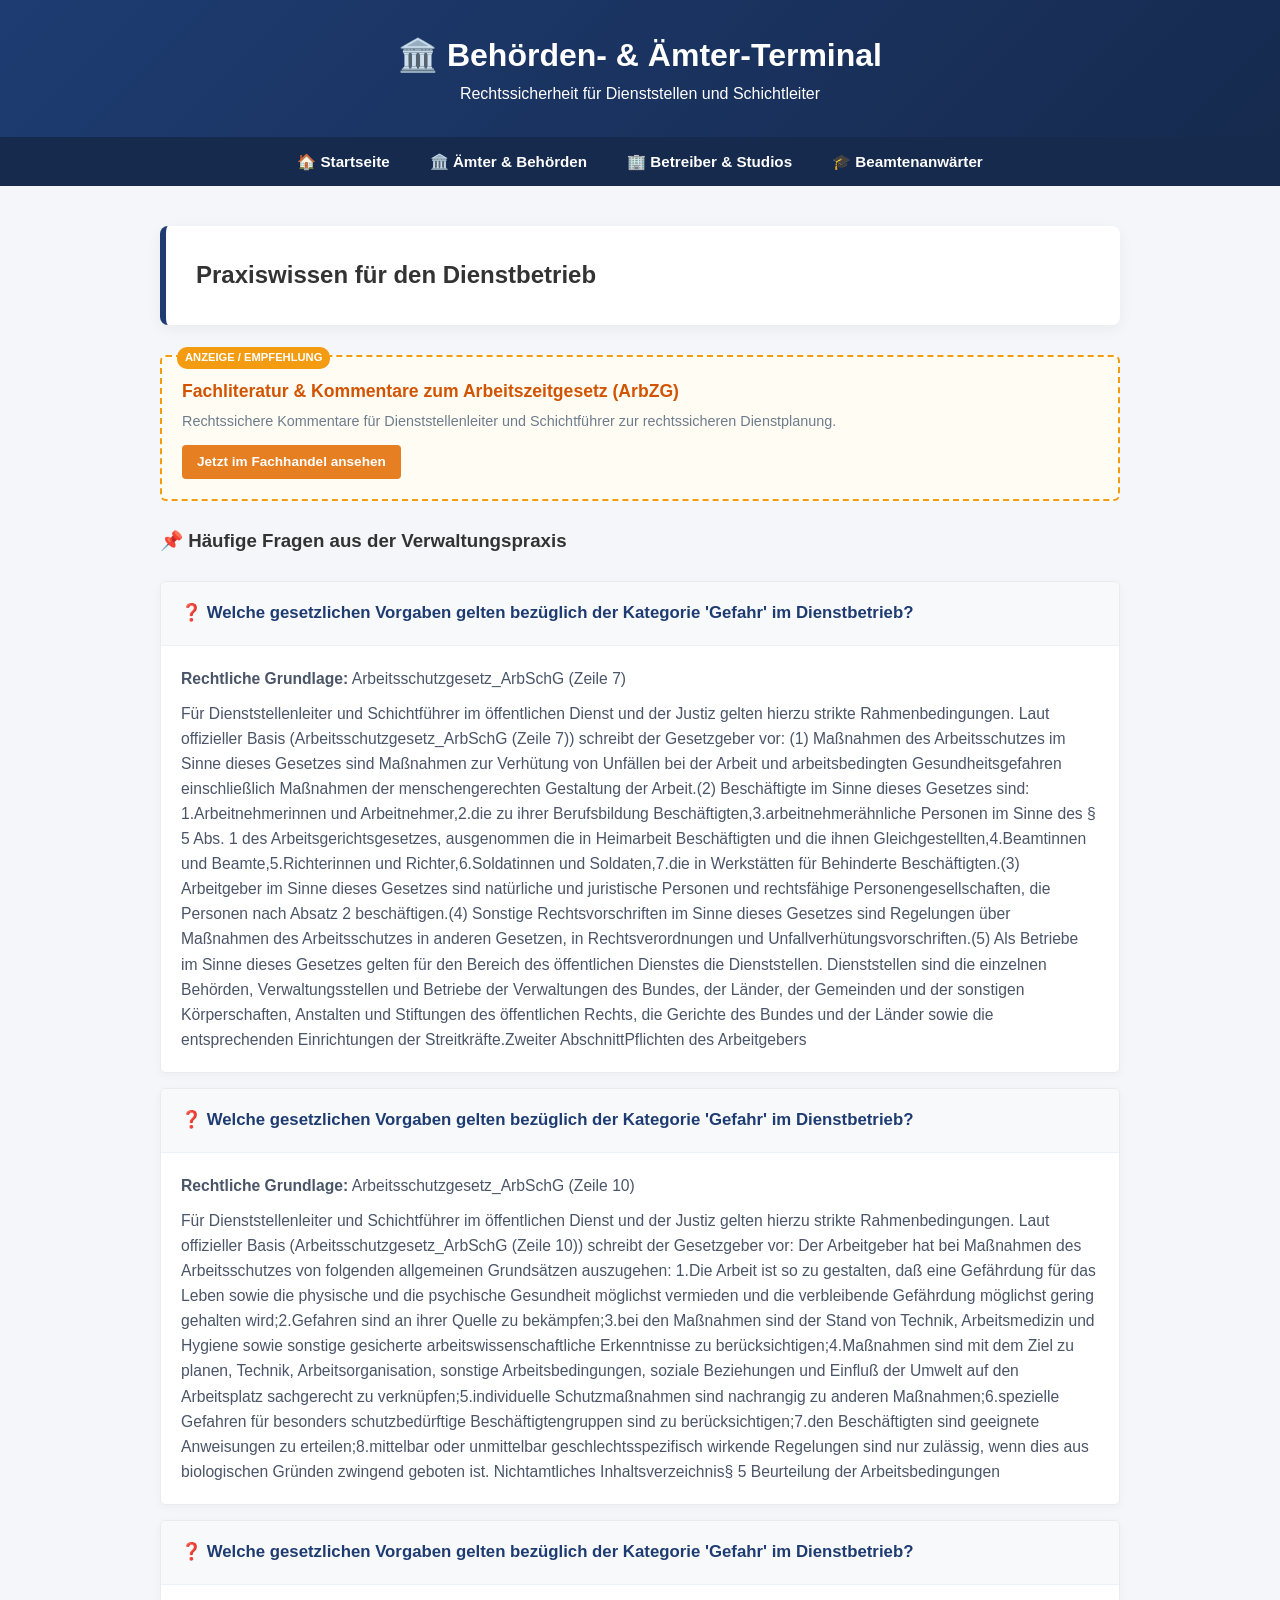
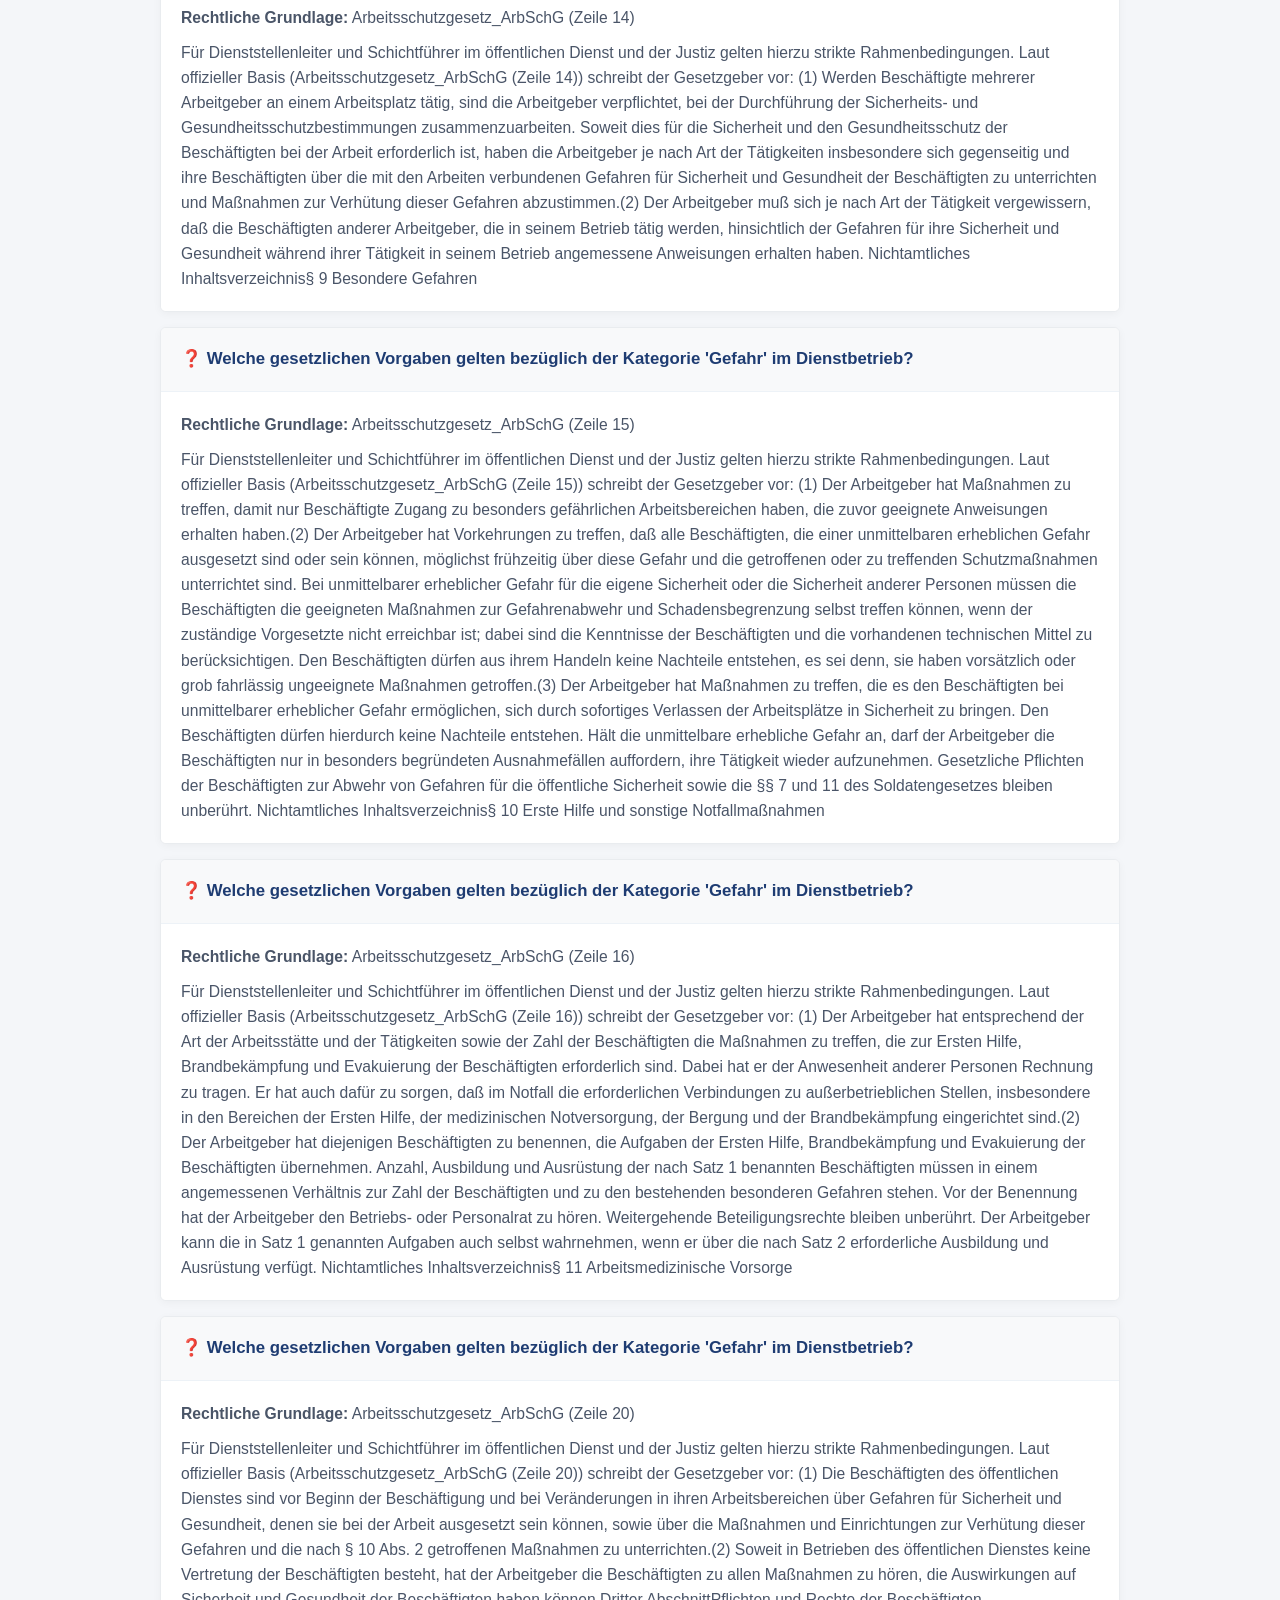
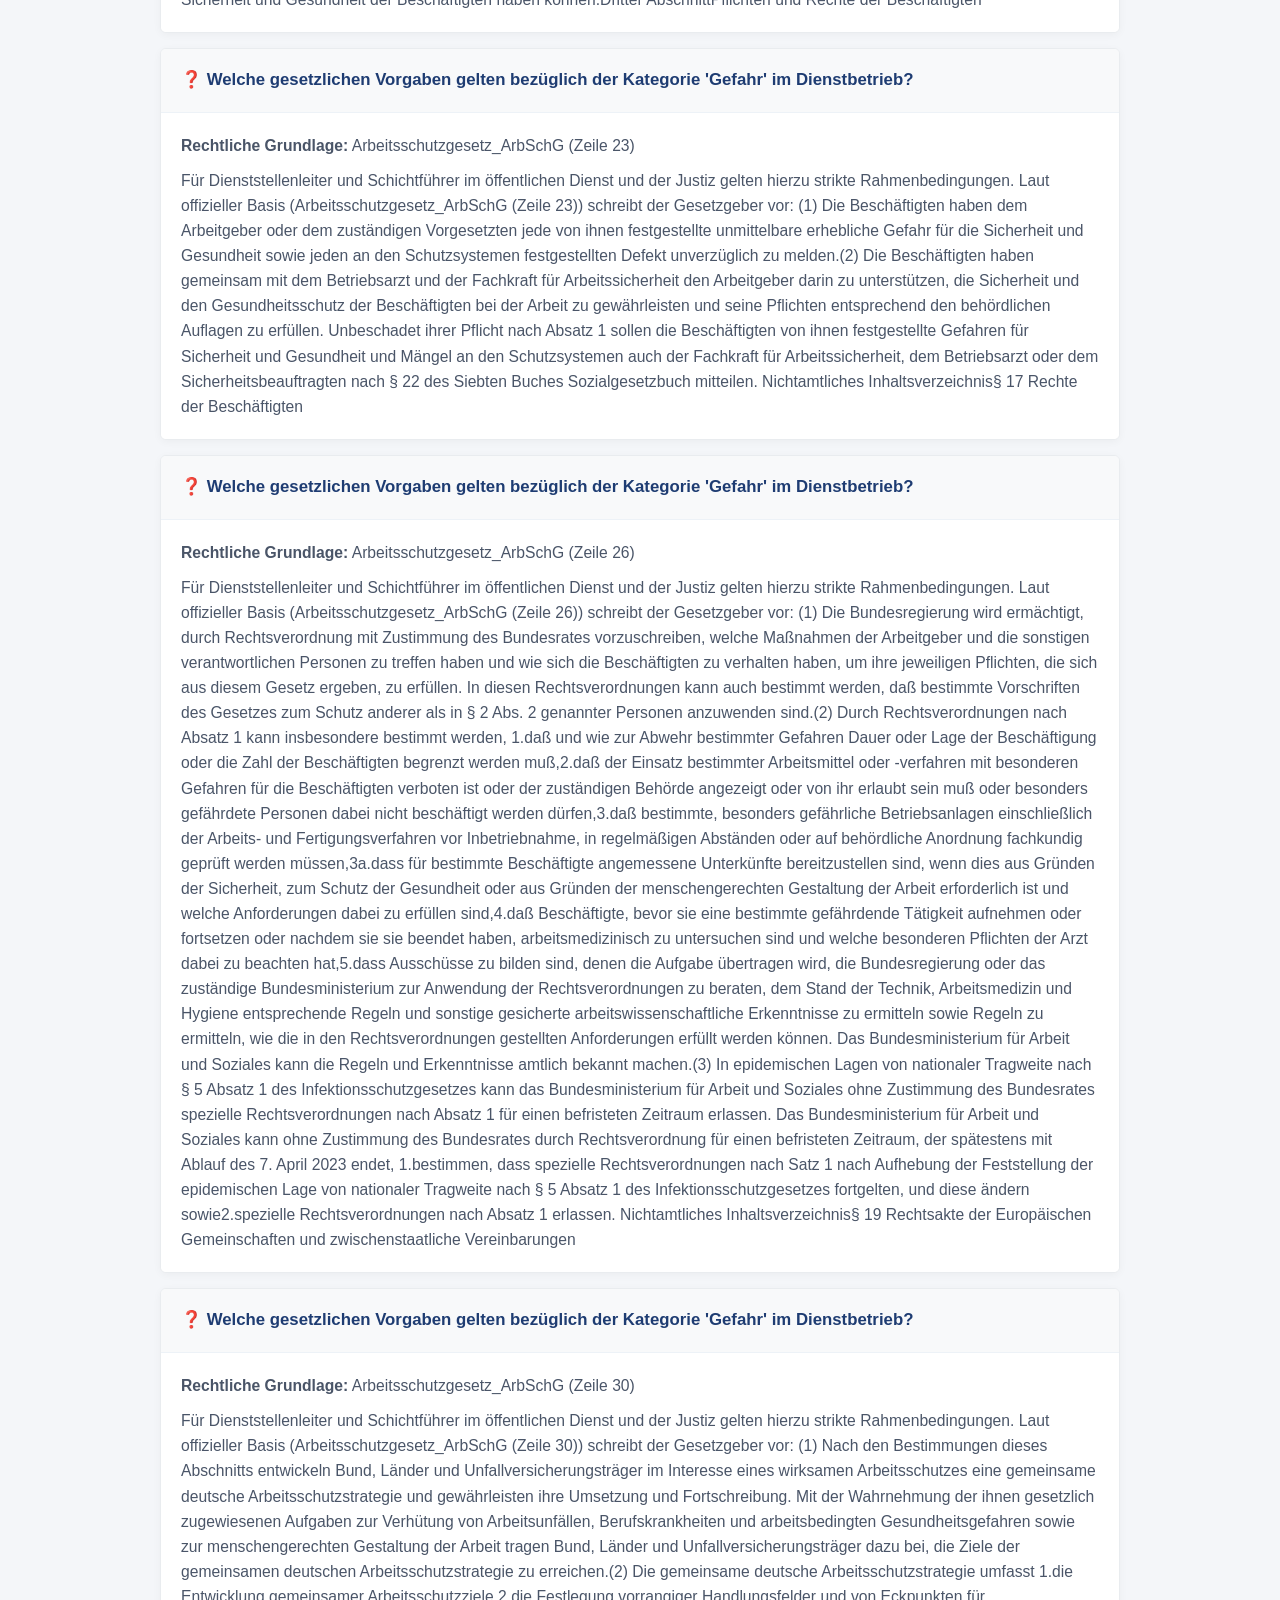
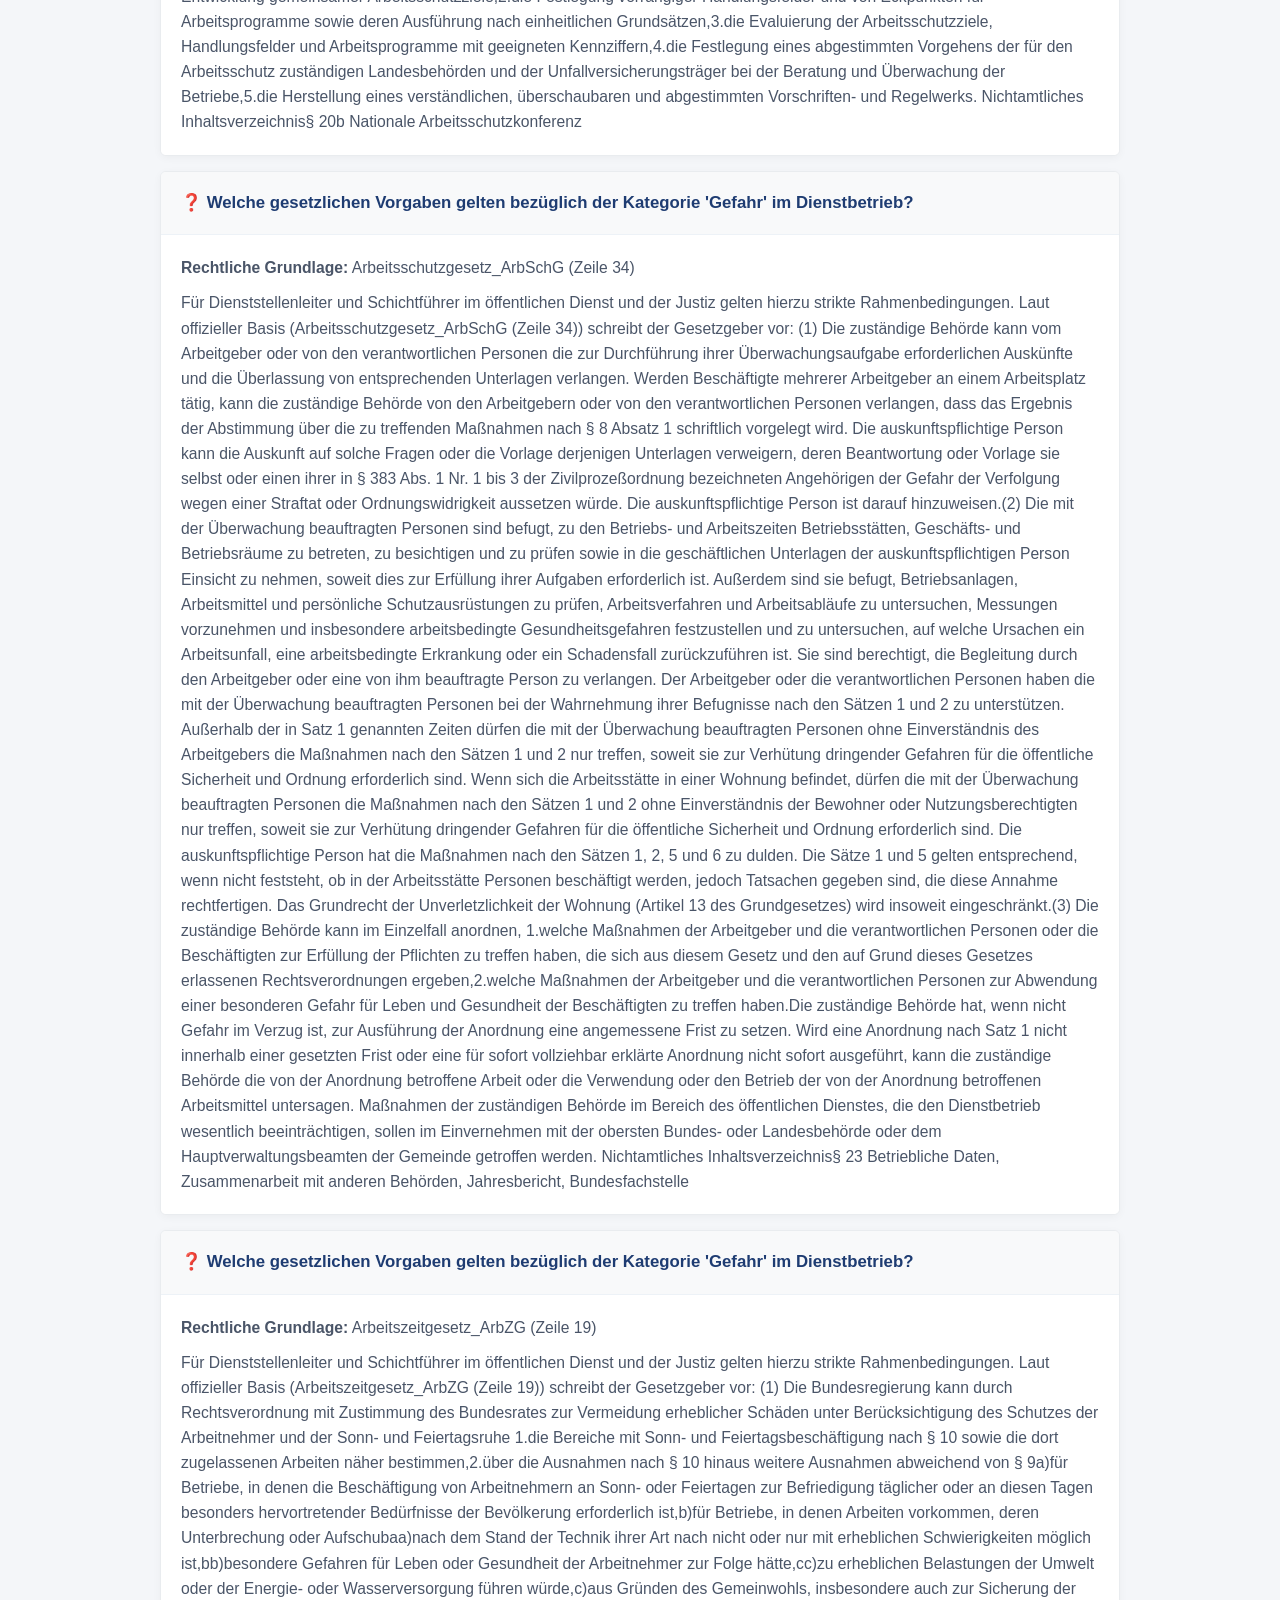
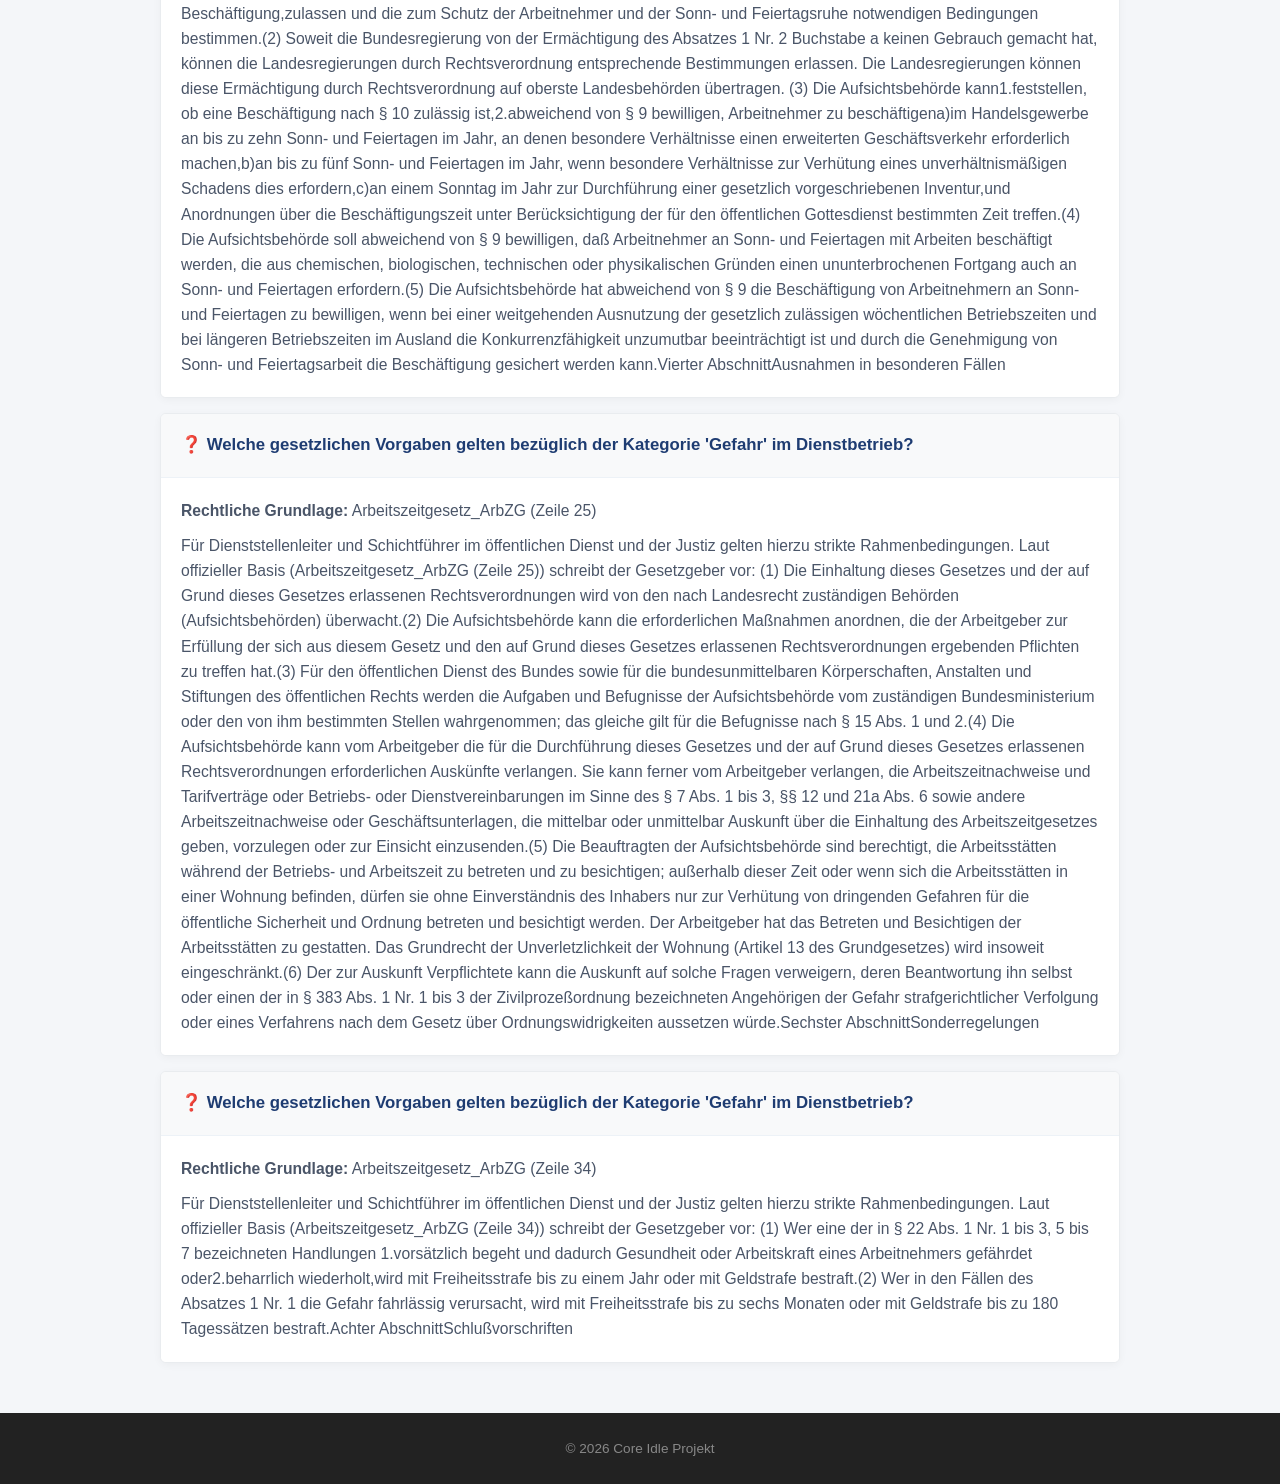
==== commit a92f2918: "Upgrade v12.0: Präzise eckige Klammern-Filterung aktiv" ====
--- a/aemter.html
+++ b/aemter.html
@@ -1,4 +1,4 @@
-<!DOCTYPE html><html lang="de"><head><meta charset="UTF-8"><title>Behörden-Terminal</title><meta name="description" content="Vorschriften für Schichtdienst."><style>* { 
+<!DOCTYPE html><html lang="de"><head><meta charset="UTF-8"><title>Behörden-Terminal | Infos für Schichtdienst</title><meta name="description" content="Praxisnahe Leitfäden für Schichtdienstleiter und Dienststellen zur Umsetzung von Arbeitszeitverordnungen."><style>* { 
     margin: 0; 
     padding: 0; 
     box-sizing: border-box; 
@@ -113,4 +113,4 @@
     color: #888; 
     margin-top: 50px; 
     font-size: 0.85rem; 
-}</style></head><body><header style="background: linear-gradient(135deg, #1e3c72, #162a4e);"><h1>🏛️ Behörden- & Ämter-Terminal</h1><p>Rechtssicherheit für Dienststellen und Schichtleiter</p></header><nav><a href="index.html">🏠 Startseite</a><a href="aemter.html">🏛️ Ämter & Behörden</a><a href="betreiber.html">🏢 Betreiber & Studios</a><a href="anwaerter.html">🎓 Beamtenanwärter</a></nav><div class="container"><div class="hero-box" style="border-left-color: #1e3c72;"><h2>Praxiswissen für den Dienstbetrieb</h2></div><div class="ad-banner"><span class="ad-badge">ANZEIGE / EMPFEHLUNG</span><h4>Fachliteratur & Kommentare zum Arbeitszeitgesetz (ArbZG)</h4><p>Rechtssichere Kommentare für Dienststellenleiter und Schichtführer zur rechtssicheren Dienstplanung.</p><a href="#" class="ad-button">Jetzt im Fachhandel ansehen</a></div><h3>📌 Häufige Fragen aus der Verwaltungspraxis</h3><div class="faq-container"><div class="faq-item"><div class="faq-question">❓ Welche Vorgaben gelten laut Gesetz für [ruhezeit] im Dienstbetrieb?</div><div class="faq-answer"><p><strong>Offizielle Basis (Arbeitszeitgesetz_ArbZG (Zeile 9)):</strong></p><p>Gemäß den Vorschriften (siehe Arbeitszeitgesetz_ArbZG (Zeile 9)) müssen Dienststellenleiter und Schichtführer zwingend darauf achten, dass die gesetzlichen Rahmenbedingungen strikt eingehalten werden. Konkret besagt der Text: Die Arbeit ist durch im voraus feststehende Ruhepausen von mindestens 30 Minuten bei einer Arbeitszeit von mehr als sechs bis zu neun Stunden und 45 Minuten bei einer Arbeitszeit von mehr als neun Stunden insgesamt zu unterbrechen. Die Ruhepausen nach Satz 1 können in Zeitabschnitte von jeweils mindestens 15 Minuten aufgeteilt werden. Länger als sechs Stunden hintereinander dürfen Arbeitnehmer nicht ohne Ruhepause beschäftigt werden. Nichtamtliches Inhaltsverzeichnis§ 5 Ruhezeit</p></div></div><div class="faq-item"><div class="faq-question">❓ Welche Vorgaben gelten laut Gesetz für [ruhezeit] im Dienstbetrieb?</div><div class="faq-answer"><p><strong>Offizielle Basis (Arbeitszeitgesetz_ArbZG (Zeile 10)):</strong></p><p>Gemäß den Vorschriften (siehe Arbeitszeitgesetz_ArbZG (Zeile 10)) müssen Dienststellenleiter und Schichtführer zwingend darauf achten, dass die gesetzlichen Rahmenbedingungen strikt eingehalten werden. Konkret besagt der Text: (1) Die Arbeitnehmer müssen nach Beendigung der täglichen Arbeitszeit eine ununterbrochene Ruhezeit von mindestens elf Stunden haben.(2) Die Dauer der Ruhezeit des Absatzes 1 kann in Krankenhäusern und anderen Einrichtungen zur Behandlung, Pflege und Betreuung von Personen, in Gaststätten und anderen Einrichtungen zur Bewirtung und Beherbergung, in Verkehrsbetrieben, beim Rundfunk sowie in der Landwirtschaft und in der Tierhaltung um bis zu eine Stunde verkürzt werden, wenn jede Verkürzung der Ruhezeit innerhalb eines Kalendermonats oder innerhalb von vier Wochen durch Verlängerung einer anderen Ruhezeit auf mindestens zwölf Stunden ausgeglichen wird.(3) Abweichend von Absatz 1 können in Krankenhäusern und anderen Einrichtungen zur Behandlung, Pflege und Betreuung von Personen Kürzungen der Ruhezeit durch Inanspruchnahmen während der Rufbereitschaft, die nicht mehr als die Hälfte der Ruhezeit betragen, zu anderen Zeiten ausgeglichen werden.(4) (weggefallen) Nichtamtliches Inhaltsverzeichnis§ 6 Nacht- und Schichtarbeit</p></div></div><div class="faq-item"><div class="faq-question">❓ Welche Vorgaben gelten laut Gesetz für [ruhezeit] im Dienstbetrieb?</div><div class="faq-answer"><p><strong>Offizielle Basis (Arbeitszeitgesetz_ArbZG (Zeile 12)):</strong></p><p>Gemäß den Vorschriften (siehe Arbeitszeitgesetz_ArbZG (Zeile 12)) müssen Dienststellenleiter und Schichtführer zwingend darauf achten, dass die gesetzlichen Rahmenbedingungen strikt eingehalten werden. Konkret besagt der Text: (1) In einem Tarifvertrag oder auf Grund eines Tarifvertrags in einer Betriebs- oder Dienstvereinbarung kann zugelassen werden, 1.abweichend von § 3a)die Arbeitszeit über zehn Stunden werktäglich zu verlängern, wenn in die Arbeitszeit regelmäßig und in erheblichem Umfang Arbeitsbereitschaft oder Bereitschaftsdienst fällt,b)einen anderen Ausgleichszeitraum festzulegen,c)(weggefallen)2.abweichend von § 4 Satz 2 die Gesamtdauer der Ruhepausen in Schichtbetrieben und Verkehrsbetrieben auf Kurzpausen von angemessener Dauer aufzuteilen,3.abweichend von § 5 Abs. 1 die Ruhezeit um bis zu zwei Stunden zu kürzen, wenn die Art der Arbeit dies erfordert und die Kürzung der Ruhezeit innerhalb eines festzulegenden Ausgleichszeitraums ausgeglichen wird,4.abweichend von § 6 Abs. 2a)die Arbeitszeit über zehn Stunden werktäglich hinaus zu verlängern, wenn in die Arbeitszeit regelmäßig und in erheblichem Umfang Arbeitsbereitschaft oder Bereitschaftsdienst fällt,b)einen anderen Ausgleichszeitraum festzulegen,5.den Beginn des siebenstündigen Nachtzeitraums des § 2 Abs. 3 auf die Zeit zwischen 22 und 24 Uhr festzulegen.(2) Sofern der Gesundheitsschutz der Arbeitnehmer durch einen entsprechenden Zeitausgleich gewährleistet wird, kann in einem Tarifvertrag oder auf Grund eines Tarifvertrags in einer Betriebs- oder Dienstvereinbarung ferner zugelassen werden, 1.abweichend von § 5 Abs. 1 die Ruhezeiten bei Rufbereitschaft den Besonderheiten dieses Dienstes anzupassen, insbesondere Kürzungen der Ruhezeit infolge von Inanspruchnahmen während dieses Dienstes zu anderen Zeiten auszugleichen,2.die Regelungen der §§ 3, 5 Abs. 1 und § 6 Abs. 2 in der Landwirtschaft der Bestellungs- und Erntezeit sowie den Witterungseinflüssen anzupassen,3.die Regelungen der §§ 3, 4, 5 Abs. 1 und § 6 Abs. 2 bei der Behandlung, Pflege und Betreuung von Personen der Eigenart dieser Tätigkeit und dem Wohl dieser Personen entsprechend anzupassen,4.die Regelungen der §§ 3, 4, 5 Abs. 1 und § 6 Abs. 2 bei Verwaltungen und Betrieben des Bundes, der Länder, der Gemeinden und sonstigen Körperschaften, Anstalten und Stiftungen des öffentlichen Rechts sowie bei anderen Arbeitgebern, die der Tarifbindung eines für den öffentlichen Dienst geltenden oder eines im wesentlichen inhaltsgleichen Tarifvertrags unterliegen, der Eigenart der Tätigkeit bei diesen Stellen anzupassen.(2a) In einem Tarifvertrag oder auf Grund eines Tarifvertrags in einer Betriebs- oder Dienstvereinbarung kann abweichend von den §§ 3, 5 Abs. 1 und § 6 Abs. 2 zugelassen werden, die werktägliche Arbeitszeit auch ohne Ausgleich über acht Stunden zu verlängern, wenn in die Arbeitszeit regelmäßig und in erheblichem Umfang Arbeitsbereitschaft oder Bereitschaftsdienst fällt und durch besondere Regelungen sichergestellt wird, dass die Gesundheit der Arbeitnehmer nicht gefährdet wird.(3) Im Geltungsbereich eines Tarifvertrags nach Absatz 1, 2 oder 2a können abweichende tarifvertragliche Regelungen im Betrieb eines nicht tarifgebundenen Arbeitgebers durch Betriebs- oder Dienstvereinbarung oder, wenn ein Betriebs- oder Personalrat nicht besteht, durch schriftliche Vereinbarung zwischen dem Arbeitgeber und dem Arbeitnehmer übernommen werden. Können auf Grund eines solchen Tarifvertrags abweichende Regelungen in einer Betriebs- oder Dienstvereinbarung getroffen werden, kann auch in Betrieben eines nicht tarifgebundenen Arbeitgebers davon Gebrauch gemacht werden. Eine nach Absatz 2 Nr. 4 getroffene abweichende tarifvertragliche Regelung hat zwischen nicht tarifgebundenen Arbeitgebern und Arbeitnehmern Geltung, wenn zwischen ihnen die Anwendung der für den öffentlichen Dienst geltenden tarifvertraglichen Bestimmungen vereinbart ist und die Arbeitgeber die Kosten des Betriebs überwiegend mit Zuwendungen im Sinne des Haushaltsrechts decken.(4) Die Kirchen und die öffentlich-rechtlichen Religionsgesellschaften können die in Absatz 1, 2 oder 2a genannten Abweichungen in ihren Regelungen vorsehen.(5) In einem Bereich, in dem Regelungen durch Tarifvertrag üblicherweise nicht getroffen werden, können Ausnahmen im Rahmen des Absatzes 1, 2 oder 2a durch die Aufsichtsbehörde bewilligt werden, wenn dies aus betrieblichen Gründen erforderlich ist und die Gesundheit der Arbeitnehmer nicht gefährdet wird.(6) Die Bundesregierung kann durch Rechtsverordnung mit Zustimmung des Bundesrates Ausnahmen im Rahmen des Absatzes 1 oder 2 zulassen, sofern dies aus betrieblichen Gründen erforderlich ist und die Gesundheit der Arbeitnehmer nicht gefährdet wird.(7) Auf Grund einer Regelung nach Absatz 2a oder den Absätzen 3 bis 5 jeweils in Verbindung mit Absatz 2a darf die Arbeitszeit nur verlängert werden, wenn der Arbeitnehmer schriftlich eingewilligt hat. Der Arbeitnehmer kann die Einwilligung mit einer Frist von sechs Monaten schriftlich widerrufen. Der Arbeitgeber darf einen Arbeitnehmer nicht benachteiligen, weil dieser die Einwilligung zur Verlängerung der Arbeitszeit nicht erklärt oder die Einwilligung widerrufen hat.(8) Werden Regelungen nach Absatz 1 Nr. 1 und 4, Absatz 2 Nr. 2 bis 4 oder solche Regelungen auf Grund der Absätze 3 und 4 zugelassen, darf die Arbeitszeit 48 Stunden wöchentlich im Durchschnitt von zwölf Kalendermonaten nicht überschreiten. Erfolgt die Zulassung auf Grund des Absatzes 5, darf die Arbeitszeit 48 Stunden wöchentlich im Durchschnitt von sechs Kalendermonaten oder 24 Wochen nicht überschreiten.(9) Wird die werktägliche Arbeitszeit über zwölf Stunden hinaus verlängert, muss im unmittelbaren Anschluss an die Beendigung der Arbeitszeit eine Ruhezeit von mindestens elf Stunden gewährt werden. Nichtamtliches Inhaltsverzeichnis§ 8 Gefährliche Arbeiten</p></div></div><div class="faq-item"><div class="faq-question">❓ Welche Vorgaben gelten laut Gesetz für [ruhezeit] im Dienstbetrieb?</div><div class="faq-answer"><p><strong>Offizielle Basis (Arbeitszeitgesetz_ArbZG (Zeile 13)):</strong></p><p>Gemäß den Vorschriften (siehe Arbeitszeitgesetz_ArbZG (Zeile 13)) müssen Dienststellenleiter und Schichtführer zwingend darauf achten, dass die gesetzlichen Rahmenbedingungen strikt eingehalten werden. Konkret besagt der Text: Die Bundesregierung kann durch Rechtsverordnung mit Zustimmung des Bundesrates für einzelne Beschäftigungsbereiche, für bestimmte Arbeiten oder für bestimmte Arbeitnehmergruppen, bei denen besondere Gefahren für die Gesundheit der Arbeitnehmer zu erwarten sind, die Arbeitszeit über § 3 hinaus beschränken, die Ruhepausen und Ruhezeiten über die §§ 4 und 5 hinaus ausdehnen, die Regelungen zum Schutz der Nacht- und Schichtarbeitnehmer in § 6 erweitern und die Abweichungsmöglichkeiten nach § 7 beschränken, soweit dies zum Schutz der Gesundheit der Arbeitnehmer erforderlich ist. Satz 1 gilt nicht für Beschäftigungsbereiche und Arbeiten in Betrieben, die der Bergaufsicht unterliegen.Dritter AbschnittSonn- und Feiertagsruhe</p></div></div><div class="faq-item"><div class="faq-question">❓ Welche Vorgaben gelten laut Gesetz für [ruhezeit] im Dienstbetrieb?</div><div class="faq-answer"><p><strong>Offizielle Basis (Arbeitszeitgesetz_ArbZG (Zeile 15)):</strong></p><p>Gemäß den Vorschriften (siehe Arbeitszeitgesetz_ArbZG (Zeile 15)) müssen Dienststellenleiter und Schichtführer zwingend darauf achten, dass die gesetzlichen Rahmenbedingungen strikt eingehalten werden. Konkret besagt der Text: (1) Arbeitnehmer dürfen an Sonn- und gesetzlichen Feiertagen von 0 bis 24 Uhr nicht beschäftigt werden.(2) In mehrschichtigen Betrieben mit regelmäßiger Tag- und Nachtschicht kann Beginn oder Ende der Sonn- und Feiertagsruhe um bis zu sechs Stunden vor- oder zurückverlegt werden, wenn für die auf den Beginn der Ruhezeit folgenden 24 Stunden der Betrieb ruht.(3) Für Kraftfahrer und Beifahrer kann der Beginn der 24stündigen Sonn- und Feiertagsruhe um bis zu zwei Stunden vorverlegt werden. Nichtamtliches Inhaltsverzeichnis§ 10 Sonn- und Feiertagsbeschäftigung</p></div></div><div class="faq-item"><div class="faq-question">❓ Welche Vorgaben gelten laut Gesetz für [ruhezeit] im Dienstbetrieb?</div><div class="faq-answer"><p><strong>Offizielle Basis (Arbeitszeitgesetz_ArbZG (Zeile 17)):</strong></p><p>Gemäß den Vorschriften (siehe Arbeitszeitgesetz_ArbZG (Zeile 17)) müssen Dienststellenleiter und Schichtführer zwingend darauf achten, dass die gesetzlichen Rahmenbedingungen strikt eingehalten werden. Konkret besagt der Text: (1) Mindestens 15 Sonntage im Jahr müssen beschäftigungsfrei bleiben.(2) Für die Beschäftigung an Sonn- und Feiertagen gelten die §§ 3 bis 8 entsprechend, jedoch dürfen durch die Arbeitszeit an Sonn- und Feiertagen die in den §§ 3, 6 Abs. 2, §§ 7 und 21a Abs. 4 bestimmten Höchstarbeitszeiten und Ausgleichszeiträume nicht überschritten werden.(3) Werden Arbeitnehmer an einem Sonntag beschäftigt, müssen sie einen Ersatzruhetag haben, der innerhalb eines den Beschäftigungstag einschließenden Zeitraums von zwei Wochen zu gewähren ist. Werden Arbeitnehmer an einem auf einen Werktag fallenden Feiertag beschäftigt, müssen sie einen Ersatzruhetag haben, der innerhalb eines den Beschäftigungstag einschließenden Zeitraums von acht Wochen zu gewähren ist.(4) Die Sonn- oder Feiertagsruhe des § 9 oder der Ersatzruhetag des Absatzes 3 ist den Arbeitnehmern unmittelbar in Verbindung mit einer Ruhezeit nach § 5 zu gewähren, soweit dem technische oder arbeitsorganisatorische Gründe nicht entgegenstehen. Nichtamtliches Inhaltsverzeichnis§ 12 Abweichende Regelungen</p></div></div><div class="faq-item"><div class="faq-question">❓ Welche Vorgaben gelten laut Gesetz für [ruhezeit] im Dienstbetrieb?</div><div class="faq-answer"><p><strong>Offizielle Basis (Arbeitszeitgesetz_ArbZG (Zeile 22)):</strong></p><p>Gemäß den Vorschriften (siehe Arbeitszeitgesetz_ArbZG (Zeile 22)) müssen Dienststellenleiter und Schichtführer zwingend darauf achten, dass die gesetzlichen Rahmenbedingungen strikt eingehalten werden. Konkret besagt der Text: (1) Die Aufsichtsbehörde kann 1.eine von den §§ 3, 6 Abs. 2 und § 11 Abs. 2 abweichende längere tägliche Arbeitszeit bewilligena)für kontinuierliche Schichtbetriebe zur Erreichung zusätzlicher Freischichten,b)für Bau- und Montagestellen,2.eine von den §§ 3, 6 Abs. 2 und § 11 Abs. 2 abweichende längere tägliche Arbeitszeit für Saison- und Kampagnebetriebe für die Zeit der Saison oder Kampagne bewilligen, wenn die Verlängerung der Arbeitszeit über acht Stunden werktäglich durch eine entsprechende Verkürzung der Arbeitszeit zu anderen Zeiten ausgeglichen wird,3.eine von den §§ 5 und 11 Abs. 2 abweichende Dauer und Lage der Ruhezeit bei Arbeitsbereitschaft, Bereitschaftsdienst und Rufbereitschaft den Besonderheiten dieser Inanspruchnahmen im öffentlichen Dienst entsprechend bewilligen,4.eine von den §§ 5 und 11 Abs. 2 abweichende Ruhezeit zur Herbeiführung eines regelmäßigen wöchentlichen Schichtwechsels zweimal innerhalb eines Zeitraums von drei Wochen bewilligen.(2) Die Aufsichtsbehörde kann über die in diesem Gesetz vorgesehenen Ausnahmen hinaus weitergehende Ausnahmen zulassen, soweit sie im öffentlichen Interesse dringend nötig werden.(2a) Die Bundesregierung kann durch Rechtsverordnung mit Zustimmung des Bundesrates 1.Ausnahmen von den §§ 3, 4, 5 und 6 Absatz 2 sowie von den §§ 9 und 11 für Arbeitnehmer, die besondere Tätigkeiten zur Errichtung, zur Änderung oder zum Betrieb von Bauwerken, künstlichen Inseln oder sonstigen Anlagen auf See (Offshore-Tätigkeiten) durchführen, zulassen und2.die zum Schutz der in Nummer 1 genannten Arbeitnehmer sowie der Sonn- und Feiertagsruhe notwendigen Bedingungen bestimmen.(3) Das Bundesministerium der Verteidigung kann in seinem Geschäftsbereich durch Rechtsverordnung mit Zustimmung des Bundesministeriums für Arbeit und Soziales aus zwingenden Gründen der Verteidigung Arbeitnehmer verpflichten, über die in diesem Gesetz und in den auf Grund dieses Gesetzes erlassenen Rechtsverordnungen und Tarifverträgen festgelegten Arbeitszeitgrenzen und -beschränkungen hinaus Arbeit zu leisten.(3a) Das Bundesministerium der Verteidigung kann in seinem Geschäftsbereich durch Rechtsverordnung im Einvernehmen mit dem Bundesministerium für Arbeit und Soziales für besondere Tätigkeiten der Arbeitnehmer bei den Streitkräften Abweichungen von in diesem Gesetz sowie von in den auf Grund dieses Gesetzes erlassenen Rechtsverordnungen bestimmten Arbeitszeitgrenzen und -beschränkungen zulassen, soweit die Abweichungen aus zwingenden Gründen erforderlich sind und die größtmögliche Sicherheit und der bestmögliche Gesundheitsschutz der Arbeitnehmer gewährleistet werden.(4) Werden Ausnahmen nach Absatz 1 oder 2 zugelassen, darf die Arbeitszeit 48 Stunden wöchentlich im Durchschnitt von sechs Kalendermonaten oder 24 Wochen nicht überschreiten.Fünfter AbschnittDurchführung des Gesetzes</p></div></div><div class="faq-item"><div class="faq-question">❓ Welche Vorgaben gelten laut Gesetz für [ruhezeit] im Dienstbetrieb?</div><div class="faq-answer"><p><strong>Offizielle Basis (Arbeitszeitgesetz_ArbZG (Zeile 29)):</strong></p><p>Gemäß den Vorschriften (siehe Arbeitszeitgesetz_ArbZG (Zeile 29)) müssen Dienststellenleiter und Schichtführer zwingend darauf achten, dass die gesetzlichen Rahmenbedingungen strikt eingehalten werden. Konkret besagt der Text: Für die Beschäftigung von Arbeitnehmern als Besatzungsmitglieder von Luftfahrzeugen gelten anstelle der Vorschriften dieses Gesetzes über Arbeits- und Ruhezeiten die Vorschriften über Flug-, Flugdienst- und Ruhezeiten der Zweiten Durchführungsverordnung zur Betriebsordnung für Luftfahrtgerät in der jeweils geltenden Fassung. Nichtamtliches Inhaltsverzeichnis§ 21 Beschäftigung in der Binnenschifffahrt</p></div></div><div class="faq-item"><div class="faq-question">❓ Welche Vorgaben gelten laut Gesetz für [ruhezeit] im Dienstbetrieb?</div><div class="faq-answer"><p><strong>Offizielle Basis (Arbeitszeitgesetz_ArbZG (Zeile 30)):</strong></p><p>Gemäß den Vorschriften (siehe Arbeitszeitgesetz_ArbZG (Zeile 30)) müssen Dienststellenleiter und Schichtführer zwingend darauf achten, dass die gesetzlichen Rahmenbedingungen strikt eingehalten werden. Konkret besagt der Text: (1) Die Bundesregierung kann durch Rechtsverordnung mit Zustimmung des Bundesrates, auch zur Umsetzung zwischenstaatlicher Vereinbarungen oder Rechtsakten der Europäischen Union, abweichend von den Vorschriften dieses Gesetzes die Bedingungen für die Arbeitszeitgestaltung von Arbeitnehmern, die als Mitglied der Besatzung oder des Bordpersonals an Bord eines Fahrzeugs in der Binnenschifffahrt beschäftigt sind, regeln, soweit dies erforderlich ist, um den besonderen Bedingungen an Bord von Binnenschiffen Rechnung zu tragen. Insbesondere können in diesen Rechtsverordnungen die notwendigen Bedingungen für die Sicherheit und den Gesundheitsschutz im Sinne des § 1, einschließlich gesundheitlicher Untersuchungen hinsichtlich der Auswirkungen der Arbeitszeitbedingungen auf einem Schiff in der Binnenschifffahrt, sowie die notwendigen Bedingungen für den Schutz der Sonn- und Feiertagsruhe bestimmt werden. In Rechtsverordnungen nach Satz 1 kann ferner bestimmt werden, dass von den Vorschriften der Rechtsverordnung durch Tarifvertrag abgewichen werden kann.(2) Soweit die Bundesregierung von der Ermächtigung des Absatzes 1 keinen Gebrauch macht, gelten die Vorschriften dieses Gesetzes für das Fahrpersonal auf Binnenschiffen, es sei denn, binnenschifffahrtsrechtliche Vorschriften über Ruhezeiten stehen dem entgegen. Bei Anwendung des Satzes 1 kann durch Tarifvertrag von den Vorschriften dieses Gesetzes abgewichen werden, um der Eigenart der Binnenschifffahrt Rechnung zu tragen. Nichtamtliches Inhaltsverzeichnis§ 21a Beschäftigung im Straßentransport</p></div></div><div class="faq-item"><div class="faq-question">❓ Welche Vorgaben gelten laut Gesetz für [ruhezeit] im Dienstbetrieb?</div><div class="faq-answer"><p><strong>Offizielle Basis (Arbeitszeitgesetz_ArbZG (Zeile 31)):</strong></p><p>Gemäß den Vorschriften (siehe Arbeitszeitgesetz_ArbZG (Zeile 31)) müssen Dienststellenleiter und Schichtführer zwingend darauf achten, dass die gesetzlichen Rahmenbedingungen strikt eingehalten werden. Konkret besagt der Text: (1) Für die Beschäftigung von Arbeitnehmern als Fahrer oder Beifahrer bei Straßenverkehrstätigkeiten im Sinne der Verordnung (EG) Nr. 561/2006 des Europäischen Parlaments und des Rates vom 15. März 2006 zur Harmonisierung bestimmter Sozialvorschriften im Straßenverkehr und zur Änderung der Verordnungen (EWG) Nr. 3821/85 und (EG) Nr. 2135/98 des Rates sowie zur Aufhebung der Verordnung (EWG) Nr. 3820/85 des Rates (ABl. EG Nr. L 102 S. 1) oder des Europäischen Übereinkommens über die Arbeit des im internationalen Straßenverkehr beschäftigten Fahrpersonals (AETR) vom 1. Juli 1970 (BGBl. II 1974 S. 1473) in ihren jeweiligen Fassungen gelten die Vorschriften  dieses Gesetzes, soweit nicht die folgenden Absätze abweichende Regelungen enthalten. Die Vorschriften der Verordnung (EG) Nr. 561/2006 und des AETR bleiben unberührt.(2) Eine Woche im Sinne dieser Vorschriften ist der Zeitraum von Montag 0 Uhr bis Sonntag 24 Uhr.(3) Abweichend von § 2 Abs. 1 ist keine Arbeitszeit: 1.die Zeit, während derer sich ein Arbeitnehmer am Arbeitsplatz bereithalten muss, um seine Tätigkeit aufzunehmen,2.die Zeit, während derer sich ein Arbeitnehmer bereithalten muss, um seine Tätigkeit auf Anweisung aufnehmen zu können, ohne sich an seinem Arbeitsplatz aufhalten zu müssen;3.für Arbeitnehmer, die sich beim Fahren abwechseln, die während der Fahrt neben dem Fahrer oder in einer Schlafkabine verbrachte Zeit.Für die Zeiten nach Satz 1 Nr. 1 und 2 gilt dies nur, wenn der Zeitraum und dessen voraussichtliche Dauer im Voraus, spätestens unmittelbar vor Beginn des betreffenden Zeitraums bekannt ist. Die in Satz 1 genannten Zeiten sind keine Ruhezeiten. Die in Satz 1 Nr. 1 und 2 genannten Zeiten sind keine Ruhepausen.(4) Die Arbeitszeit darf 48 Stunden wöchentlich nicht überschreiten. Sie kann auf bis zu 60 Stunden verlängert werden, wenn innerhalb von vier Kalendermonaten oder 16 Wochen im Durchschnitt 48 Stunden wöchentlich nicht überschritten werden.(5) Die Ruhezeiten bestimmen sich nach den Vorschriften der Europäischen Gemeinschaften für Kraftfahrer und Beifahrer sowie nach dem AETR. Dies gilt auch für Auszubildende und Praktikanten.(6) In einem Tarifvertrag oder auf Grund eines Tarifvertrags in einer Betriebs- oder Dienstvereinbarung kann zugelassen werden, 1.nähere Einzelheiten zu den in Absatz 3 Satz 1 Nr. 1, 2 und Satz 2 genannten Voraussetzungen zu regeln,2.abweichend von Absatz 4 sowie den §§ 3 und 6 Abs. 2 die Arbeitszeit festzulegen, wenn objektive, technische oder arbeitszeitorganisatorische Gründe vorliegen. Dabei darf die Arbeitszeit 48 Stunden wöchentlich im Durchschnitt von sechs Kalendermonaten nicht überschreiten.§ 7 Abs. 1 Nr. 2 und Abs. 2a gilt nicht. § 7 Abs. 3 gilt entsprechend.(7) Der Arbeitgeber ist verpflichtet, die Arbeitszeit der Arbeitnehmer aufzuzeichnen. Die Aufzeichnungen sind mindestens zwei Jahre aufzubewahren. Der Arbeitgeber hat dem Arbeitnehmer auf Verlangen eine Kopie der Aufzeichnungen seiner Arbeitszeit auszuhändigen.(8) Zur Berechnung der Arbeitszeit fordert der Arbeitgeber den Arbeitnehmer schriftlich auf, ihm eine Aufstellung der bei einem anderen Arbeitgeber geleisteten Arbeitszeit vorzulegen. Der Arbeitnehmer legt diese Angaben schriftlich vor.Siebter AbschnittStraf- und Bußgeldvorschriften</p></div></div><div class="faq-item"><div class="faq-question">❓ Welche Vorgaben gelten laut Gesetz für [ruhezeit] im Dienstbetrieb?</div><div class="faq-answer"><p><strong>Offizielle Basis (Arbeitszeitgesetz_ArbZG (Zeile 33)):</strong></p><p>Gemäß den Vorschriften (siehe Arbeitszeitgesetz_ArbZG (Zeile 33)) müssen Dienststellenleiter und Schichtführer zwingend darauf achten, dass die gesetzlichen Rahmenbedingungen strikt eingehalten werden. Konkret besagt der Text: (1) Ordnungswidrig handelt, wer als Arbeitgeber vorsätzlich oder fahrlässig 1.entgegen §§ 3, 6 Abs. 2 oder § 21a Abs. 4, jeweils auch in Verbindung mit § 11 Abs. 2, einen Arbeitnehmer über die Grenzen der Arbeitszeit hinaus beschäftigt,2.entgegen § 4 Ruhepausen nicht, nicht mit der vorgeschriebenen Mindestdauer oder nicht rechtzeitig gewährt,3.entgegen § 5 Abs. 1 die Mindestruhezeit nicht gewährt oder entgegen § 5 Abs. 2 die Verkürzung der Ruhezeit durch Verlängerung einer anderen Ruhezeit nicht oder nicht rechtzeitig ausgleicht,4.einer Rechtsverordnung nach § 8 Satz 1, § 13 Abs. 1 oder 2, § 15 Absatz 2a Nummer 2, § 21 Absatz 1 oder § 24 zuwiderhandelt, soweit sie für einen bestimmten Tatbestand auf diese Bußgeldvorschrift verweist,5.entgegen § 9 Abs. 1 einen Arbeitnehmer an Sonn- oder Feiertagen beschäftigt,6.entgegen § 11 Abs. 1 einen Arbeitnehmer an allen Sonntagen beschäftigt oder entgegen § 11 Abs. 3 einen Ersatzruhetag nicht oder nicht rechtzeitig gewährt,7.einer vollziehbaren Anordnung nach § 13 Abs. 3 Nr. 2 zuwiderhandelt,8.entgegen § 16 Abs. 1 die dort bezeichnete Auslage oder den dort bezeichneten Aushang nicht vornimmt,9.entgegen § 16 Abs. 2 oder § 21a Abs. 7 Aufzeichnungen nicht oder nicht richtig erstellt oder nicht für die vorgeschriebene Dauer aufbewahrt oder10.entgegen § 17 Abs. 4 eine Auskunft nicht, nicht richtig oder nicht vollständig erteilt, Unterlagen nicht oder nicht vollständig vorlegt oder nicht einsendet oder entgegen § 17 Abs. 5 Satz 2 eine Maßnahme nicht gestattet.(2) Die Ordnungswidrigkeit kann in den Fällen des Absatzes 1 Nr. 1 bis 7, 9 und 10 mit einer Geldbuße bis zu dreißigtausend Euro, in den Fällen des Absatzes 1 Nr. 8 mit einer Geldbuße bis zu fünftausend Euro geahndet werden. Nichtamtliches Inhaltsverzeichnis§ 23 Strafvorschriften</p></div></div></div></div><footer>&copy; 2026 Core Idle Projekt</footer></body></html>+}</style></head><body><header style="background: linear-gradient(135deg, #1e3c72, #162a4e);"><h1>🏛️ Behörden- & Ämter-Terminal</h1><p>Rechtssicherheit für Dienststellen und Schichtleiter</p></header><nav><a href="index.html">🏠 Startseite</a><a href="aemter.html">🏛️ Ämter & Behörden</a><a href="betreiber.html">🏢 Betreiber & Studios</a><a href="anwaerter.html">🎓 Beamtenanwärter</a></nav><div class="container"><div class="hero-box" style="border-left-color: #1e3c72;"><h2>Praxiswissen für den Dienstbetrieb</h2></div><div class="ad-banner"><span class="ad-badge">ANZEIGE / EMPFEHLUNG</span><h4>Fachliteratur & Kommentare zum Arbeitszeitgesetz (ArbZG)</h4><p>Rechtssichere Kommentare für Dienststellenleiter und Schichtführer zur rechtssicheren Dienstplanung.</p><a href="#" class="ad-button">Jetzt im Fachhandel ansehen</a></div><h3>📌 Häufige Fragen aus der Verwaltungspraxis</h3><div class="faq-container"><div class="faq-item"><div class="faq-question">❓ Welche gesetzlichen Vorgaben gelten bezüglich der Kategorie 'Gefahr' im Dienstbetrieb?</div><div class="faq-answer"><p><strong>Rechtliche Grundlage:</strong> Arbeitsschutzgesetz_ArbSchG (Zeile 7)</p><p style="margin-top: 10px;">Für Dienststellenleiter und Schichtführer im öffentlichen Dienst und der Justiz gelten hierzu strikte Rahmenbedingungen. Laut offizieller Basis (Arbeitsschutzgesetz_ArbSchG (Zeile 7)) schreibt der Gesetzgeber vor: (1) Maßnahmen des Arbeitsschutzes im Sinne dieses Gesetzes sind Maßnahmen zur Verhütung von Unfällen bei der Arbeit und arbeitsbedingten Gesundheitsgefahren einschließlich Maßnahmen der menschengerechten Gestaltung der Arbeit.(2) Beschäftigte im Sinne dieses Gesetzes sind: 1.Arbeitnehmerinnen und Arbeitnehmer,2.die zu ihrer Berufsbildung Beschäftigten,3.arbeitnehmerähnliche Personen im Sinne des § 5 Abs. 1 des Arbeitsgerichtsgesetzes, ausgenommen die in Heimarbeit Beschäftigten und die ihnen Gleichgestellten,4.Beamtinnen und Beamte,5.Richterinnen und Richter,6.Soldatinnen und Soldaten,7.die in Werkstätten für Behinderte Beschäftigten.(3) Arbeitgeber im Sinne dieses Gesetzes sind natürliche und juristische Personen und rechtsfähige Personengesellschaften, die Personen nach Absatz 2 beschäftigen.(4) Sonstige Rechtsvorschriften im Sinne dieses Gesetzes sind Regelungen über Maßnahmen des Arbeitsschutzes in anderen Gesetzen, in Rechtsverordnungen und Unfallverhütungsvorschriften.(5) Als Betriebe im Sinne dieses Gesetzes gelten für den Bereich des öffentlichen Dienstes die Dienststellen. Dienststellen sind die einzelnen Behörden, Verwaltungsstellen und Betriebe der Verwaltungen des Bundes, der Länder, der Gemeinden und der sonstigen Körperschaften, Anstalten und Stiftungen des öffentlichen Rechts, die Gerichte des Bundes und der Länder sowie die entsprechenden Einrichtungen der Streitkräfte.Zweiter AbschnittPflichten des Arbeitgebers</p></div></div><div class="faq-item"><div class="faq-question">❓ Welche gesetzlichen Vorgaben gelten bezüglich der Kategorie 'Gefahr' im Dienstbetrieb?</div><div class="faq-answer"><p><strong>Rechtliche Grundlage:</strong> Arbeitsschutzgesetz_ArbSchG (Zeile 10)</p><p style="margin-top: 10px;">Für Dienststellenleiter und Schichtführer im öffentlichen Dienst und der Justiz gelten hierzu strikte Rahmenbedingungen. Laut offizieller Basis (Arbeitsschutzgesetz_ArbSchG (Zeile 10)) schreibt der Gesetzgeber vor: Der Arbeitgeber hat bei Maßnahmen des Arbeitsschutzes von folgenden allgemeinen Grundsätzen auszugehen: 1.Die Arbeit ist so zu gestalten, daß eine Gefährdung für das Leben sowie die physische und die psychische Gesundheit möglichst vermieden und die verbleibende Gefährdung möglichst gering gehalten wird;2.Gefahren sind an ihrer Quelle zu bekämpfen;3.bei den Maßnahmen sind der Stand von Technik, Arbeitsmedizin und Hygiene sowie sonstige gesicherte arbeitswissenschaftliche Erkenntnisse zu berücksichtigen;4.Maßnahmen sind mit dem Ziel zu planen, Technik, Arbeitsorganisation, sonstige Arbeitsbedingungen, soziale Beziehungen und Einfluß der Umwelt auf den Arbeitsplatz sachgerecht zu verknüpfen;5.individuelle Schutzmaßnahmen sind nachrangig zu anderen Maßnahmen;6.spezielle Gefahren für besonders schutzbedürftige Beschäftigtengruppen sind zu berücksichtigen;7.den Beschäftigten sind geeignete Anweisungen zu erteilen;8.mittelbar oder unmittelbar geschlechtsspezifisch wirkende Regelungen sind nur zulässig, wenn dies aus biologischen Gründen zwingend geboten ist. Nichtamtliches Inhaltsverzeichnis§ 5 Beurteilung der Arbeitsbedingungen</p></div></div><div class="faq-item"><div class="faq-question">❓ Welche gesetzlichen Vorgaben gelten bezüglich der Kategorie 'Gefahr' im Dienstbetrieb?</div><div class="faq-answer"><p><strong>Rechtliche Grundlage:</strong> Arbeitsschutzgesetz_ArbSchG (Zeile 14)</p><p style="margin-top: 10px;">Für Dienststellenleiter und Schichtführer im öffentlichen Dienst und der Justiz gelten hierzu strikte Rahmenbedingungen. Laut offizieller Basis (Arbeitsschutzgesetz_ArbSchG (Zeile 14)) schreibt der Gesetzgeber vor: (1) Werden Beschäftigte mehrerer Arbeitgeber an einem Arbeitsplatz tätig, sind die Arbeitgeber verpflichtet, bei der Durchführung der Sicherheits- und Gesundheitsschutzbestimmungen zusammenzuarbeiten. Soweit dies für die Sicherheit und den Gesundheitsschutz der Beschäftigten bei der Arbeit erforderlich ist, haben die Arbeitgeber je nach Art der Tätigkeiten insbesondere sich gegenseitig und ihre Beschäftigten über die mit den Arbeiten verbundenen Gefahren für Sicherheit und Gesundheit der Beschäftigten zu unterrichten und Maßnahmen zur Verhütung dieser Gefahren abzustimmen.(2) Der Arbeitgeber muß sich je nach Art der Tätigkeit vergewissern, daß die Beschäftigten anderer Arbeitgeber, die in seinem Betrieb tätig werden, hinsichtlich der Gefahren für ihre Sicherheit und Gesundheit während ihrer Tätigkeit in seinem Betrieb angemessene Anweisungen erhalten haben. Nichtamtliches Inhaltsverzeichnis§ 9 Besondere Gefahren</p></div></div><div class="faq-item"><div class="faq-question">❓ Welche gesetzlichen Vorgaben gelten bezüglich der Kategorie 'Gefahr' im Dienstbetrieb?</div><div class="faq-answer"><p><strong>Rechtliche Grundlage:</strong> Arbeitsschutzgesetz_ArbSchG (Zeile 15)</p><p style="margin-top: 10px;">Für Dienststellenleiter und Schichtführer im öffentlichen Dienst und der Justiz gelten hierzu strikte Rahmenbedingungen. Laut offizieller Basis (Arbeitsschutzgesetz_ArbSchG (Zeile 15)) schreibt der Gesetzgeber vor: (1) Der Arbeitgeber hat Maßnahmen zu treffen, damit nur Beschäftigte Zugang zu besonders gefährlichen Arbeitsbereichen haben, die zuvor geeignete Anweisungen erhalten haben.(2) Der Arbeitgeber hat Vorkehrungen zu treffen, daß alle Beschäftigten, die einer unmittelbaren erheblichen Gefahr ausgesetzt sind oder sein können, möglichst frühzeitig über diese Gefahr und die getroffenen oder zu treffenden Schutzmaßnahmen unterrichtet sind. Bei unmittelbarer erheblicher Gefahr für die eigene Sicherheit oder die Sicherheit anderer Personen müssen die Beschäftigten die geeigneten Maßnahmen zur Gefahrenabwehr und Schadensbegrenzung selbst treffen können, wenn der zuständige Vorgesetzte nicht erreichbar ist; dabei sind die Kenntnisse der Beschäftigten und die vorhandenen technischen Mittel zu berücksichtigen. Den Beschäftigten dürfen aus ihrem Handeln keine Nachteile entstehen, es sei denn, sie haben vorsätzlich oder grob fahrlässig ungeeignete Maßnahmen getroffen.(3) Der Arbeitgeber hat Maßnahmen zu treffen, die es den Beschäftigten bei unmittelbarer erheblicher Gefahr ermöglichen, sich durch sofortiges Verlassen der Arbeitsplätze in Sicherheit zu bringen. Den Beschäftigten dürfen hierdurch keine Nachteile entstehen. Hält die unmittelbare erhebliche Gefahr an, darf der Arbeitgeber die Beschäftigten nur in besonders begründeten Ausnahmefällen auffordern, ihre Tätigkeit wieder aufzunehmen. Gesetzliche Pflichten der Beschäftigten zur Abwehr von Gefahren für die öffentliche Sicherheit sowie die §§ 7 und 11 des Soldatengesetzes bleiben unberührt. Nichtamtliches Inhaltsverzeichnis§ 10 Erste Hilfe und sonstige Notfallmaßnahmen</p></div></div><div class="faq-item"><div class="faq-question">❓ Welche gesetzlichen Vorgaben gelten bezüglich der Kategorie 'Gefahr' im Dienstbetrieb?</div><div class="faq-answer"><p><strong>Rechtliche Grundlage:</strong> Arbeitsschutzgesetz_ArbSchG (Zeile 16)</p><p style="margin-top: 10px;">Für Dienststellenleiter und Schichtführer im öffentlichen Dienst und der Justiz gelten hierzu strikte Rahmenbedingungen. Laut offizieller Basis (Arbeitsschutzgesetz_ArbSchG (Zeile 16)) schreibt der Gesetzgeber vor: (1) Der Arbeitgeber hat entsprechend der Art der Arbeitsstätte und der Tätigkeiten sowie der Zahl der Beschäftigten die Maßnahmen zu treffen, die zur Ersten Hilfe, Brandbekämpfung und Evakuierung der Beschäftigten erforderlich sind. Dabei hat er der Anwesenheit anderer Personen Rechnung zu tragen. Er hat auch dafür zu sorgen, daß im Notfall die erforderlichen Verbindungen zu außerbetrieblichen Stellen, insbesondere in den Bereichen der Ersten Hilfe, der medizinischen Notversorgung, der Bergung und der Brandbekämpfung eingerichtet sind.(2) Der Arbeitgeber hat diejenigen Beschäftigten zu benennen, die Aufgaben der Ersten Hilfe, Brandbekämpfung und Evakuierung der Beschäftigten übernehmen. Anzahl, Ausbildung und Ausrüstung der nach Satz 1 benannten Beschäftigten müssen in einem angemessenen Verhältnis zur Zahl der Beschäftigten und zu den bestehenden besonderen Gefahren stehen. Vor der Benennung hat der Arbeitgeber den Betriebs- oder Personalrat zu hören. Weitergehende Beteiligungsrechte bleiben unberührt. Der Arbeitgeber kann die in Satz 1 genannten Aufgaben auch selbst wahrnehmen, wenn er über die nach Satz 2 erforderliche Ausbildung und Ausrüstung verfügt. Nichtamtliches Inhaltsverzeichnis§ 11 Arbeitsmedizinische Vorsorge</p></div></div><div class="faq-item"><div class="faq-question">❓ Welche gesetzlichen Vorgaben gelten bezüglich der Kategorie 'Gefahr' im Dienstbetrieb?</div><div class="faq-answer"><p><strong>Rechtliche Grundlage:</strong> Arbeitsschutzgesetz_ArbSchG (Zeile 20)</p><p style="margin-top: 10px;">Für Dienststellenleiter und Schichtführer im öffentlichen Dienst und der Justiz gelten hierzu strikte Rahmenbedingungen. Laut offizieller Basis (Arbeitsschutzgesetz_ArbSchG (Zeile 20)) schreibt der Gesetzgeber vor: (1) Die Beschäftigten des öffentlichen Dienstes sind vor Beginn der Beschäftigung und bei Veränderungen in ihren Arbeitsbereichen über Gefahren für Sicherheit und Gesundheit, denen sie bei der Arbeit ausgesetzt sein können, sowie über die Maßnahmen und Einrichtungen zur Verhütung dieser Gefahren und die nach § 10 Abs. 2 getroffenen Maßnahmen zu unterrichten.(2) Soweit in Betrieben des öffentlichen Dienstes keine Vertretung der Beschäftigten besteht, hat der Arbeitgeber die Beschäftigten zu allen Maßnahmen zu hören, die Auswirkungen auf Sicherheit und Gesundheit der Beschäftigten haben können.Dritter AbschnittPflichten und Rechte der Beschäftigten</p></div></div><div class="faq-item"><div class="faq-question">❓ Welche gesetzlichen Vorgaben gelten bezüglich der Kategorie 'Gefahr' im Dienstbetrieb?</div><div class="faq-answer"><p><strong>Rechtliche Grundlage:</strong> Arbeitsschutzgesetz_ArbSchG (Zeile 23)</p><p style="margin-top: 10px;">Für Dienststellenleiter und Schichtführer im öffentlichen Dienst und der Justiz gelten hierzu strikte Rahmenbedingungen. Laut offizieller Basis (Arbeitsschutzgesetz_ArbSchG (Zeile 23)) schreibt der Gesetzgeber vor: (1) Die Beschäftigten haben dem Arbeitgeber oder dem zuständigen Vorgesetzten jede von ihnen festgestellte unmittelbare erhebliche Gefahr für die Sicherheit und Gesundheit sowie jeden an den Schutzsystemen festgestellten Defekt unverzüglich zu melden.(2) Die Beschäftigten haben gemeinsam mit dem Betriebsarzt und der Fachkraft für Arbeitssicherheit den Arbeitgeber darin zu unterstützen, die Sicherheit und den Gesundheitsschutz der Beschäftigten bei der Arbeit zu gewährleisten und seine Pflichten entsprechend den behördlichen Auflagen zu erfüllen. Unbeschadet ihrer Pflicht nach Absatz 1 sollen die Beschäftigten von ihnen festgestellte Gefahren für Sicherheit und Gesundheit und Mängel an den Schutzsystemen auch der Fachkraft für Arbeitssicherheit, dem Betriebsarzt oder dem Sicherheitsbeauftragten nach § 22 des Siebten Buches Sozialgesetzbuch mitteilen. Nichtamtliches Inhaltsverzeichnis§ 17 Rechte der Beschäftigten</p></div></div><div class="faq-item"><div class="faq-question">❓ Welche gesetzlichen Vorgaben gelten bezüglich der Kategorie 'Gefahr' im Dienstbetrieb?</div><div class="faq-answer"><p><strong>Rechtliche Grundlage:</strong> Arbeitsschutzgesetz_ArbSchG (Zeile 26)</p><p style="margin-top: 10px;">Für Dienststellenleiter und Schichtführer im öffentlichen Dienst und der Justiz gelten hierzu strikte Rahmenbedingungen. Laut offizieller Basis (Arbeitsschutzgesetz_ArbSchG (Zeile 26)) schreibt der Gesetzgeber vor: (1) Die Bundesregierung wird ermächtigt, durch Rechtsverordnung mit Zustimmung des Bundesrates vorzuschreiben, welche Maßnahmen der Arbeitgeber und die sonstigen verantwortlichen Personen zu treffen haben und wie sich die Beschäftigten zu verhalten haben, um ihre jeweiligen Pflichten, die sich aus diesem Gesetz ergeben, zu erfüllen. In diesen Rechtsverordnungen kann auch bestimmt werden, daß bestimmte Vorschriften des Gesetzes zum Schutz anderer als in § 2 Abs. 2 genannter Personen anzuwenden sind.(2) Durch Rechtsverordnungen nach Absatz 1 kann insbesondere bestimmt werden, 1.daß und wie zur Abwehr bestimmter Gefahren Dauer oder Lage der Beschäftigung oder die Zahl der Beschäftigten begrenzt werden muß,2.daß der Einsatz bestimmter Arbeitsmittel oder -verfahren mit besonderen Gefahren für die Beschäftigten verboten ist oder der zuständigen Behörde angezeigt oder von ihr erlaubt sein muß oder besonders gefährdete Personen dabei nicht beschäftigt werden dürfen,3.daß bestimmte, besonders gefährliche Betriebsanlagen einschließlich der Arbeits- und Fertigungsverfahren vor Inbetriebnahme, in regelmäßigen Abständen oder auf behördliche Anordnung fachkundig geprüft werden müssen,3a.dass für bestimmte Beschäftigte angemessene Unterkünfte bereitzustellen sind, wenn dies aus Gründen der Sicherheit, zum Schutz der Gesundheit oder aus Gründen der menschengerechten Gestaltung der Arbeit erforderlich ist und welche Anforderungen dabei zu erfüllen sind,4.daß Beschäftigte, bevor sie eine bestimmte gefährdende Tätigkeit aufnehmen oder fortsetzen oder nachdem sie sie beendet haben, arbeitsmedizinisch zu untersuchen sind und welche besonderen Pflichten der Arzt dabei zu beachten hat,5.dass Ausschüsse zu bilden sind, denen die Aufgabe übertragen wird, die Bundesregierung oder das zuständige Bundesministerium zur Anwendung der Rechtsverordnungen zu beraten, dem Stand der Technik, Arbeitsmedizin und Hygiene entsprechende Regeln und sonstige gesicherte arbeitswissenschaftliche Erkenntnisse zu ermitteln sowie Regeln zu ermitteln, wie die in den Rechtsverordnungen gestellten Anforderungen erfüllt werden können. Das Bundesministerium für Arbeit und Soziales kann die Regeln und Erkenntnisse amtlich bekannt machen.(3) In epidemischen Lagen von nationaler Tragweite nach § 5 Absatz 1 des Infektionsschutzgesetzes kann das Bundesministerium für Arbeit und Soziales ohne Zustimmung des Bundesrates spezielle Rechtsverordnungen nach Absatz 1 für einen befristeten Zeitraum erlassen. Das Bundesministerium für Arbeit und Soziales kann ohne Zustimmung des Bundesrates durch Rechtsverordnung für einen befristeten Zeitraum, der spätestens mit Ablauf des 7. April 2023 endet, 1.bestimmen, dass spezielle Rechtsverordnungen nach Satz 1 nach Aufhebung der Feststellung der epidemischen Lage von nationaler Tragweite nach § 5 Absatz 1 des Infektionsschutzgesetzes fortgelten, und diese ändern sowie2.spezielle Rechtsverordnungen nach Absatz 1 erlassen. Nichtamtliches Inhaltsverzeichnis§ 19 Rechtsakte der Europäischen Gemeinschaften und zwischenstaatliche Vereinbarungen</p></div></div><div class="faq-item"><div class="faq-question">❓ Welche gesetzlichen Vorgaben gelten bezüglich der Kategorie 'Gefahr' im Dienstbetrieb?</div><div class="faq-answer"><p><strong>Rechtliche Grundlage:</strong> Arbeitsschutzgesetz_ArbSchG (Zeile 30)</p><p style="margin-top: 10px;">Für Dienststellenleiter und Schichtführer im öffentlichen Dienst und der Justiz gelten hierzu strikte Rahmenbedingungen. Laut offizieller Basis (Arbeitsschutzgesetz_ArbSchG (Zeile 30)) schreibt der Gesetzgeber vor: (1) Nach den Bestimmungen dieses Abschnitts entwickeln Bund, Länder und Unfallversicherungsträger im Interesse eines wirksamen Arbeitsschutzes eine gemeinsame deutsche Arbeitsschutzstrategie und gewährleisten ihre Umsetzung und Fortschreibung. Mit der Wahrnehmung der ihnen gesetzlich zugewiesenen Aufgaben zur Verhütung von Arbeitsunfällen, Berufskrankheiten und arbeitsbedingten Gesundheitsgefahren sowie zur menschengerechten Gestaltung der Arbeit tragen Bund, Länder und Unfallversicherungsträger dazu bei, die Ziele der gemeinsamen deutschen Arbeitsschutzstrategie zu erreichen.(2) Die gemeinsame deutsche Arbeitsschutzstrategie umfasst 1.die Entwicklung gemeinsamer Arbeitsschutzziele,2.die Festlegung vorrangiger Handlungsfelder und von Eckpunkten für Arbeitsprogramme sowie deren Ausführung nach einheitlichen Grundsätzen,3.die Evaluierung der Arbeitsschutzziele, Handlungsfelder und Arbeitsprogramme mit geeigneten Kennziffern,4.die Festlegung eines abgestimmten Vorgehens der für den Arbeitsschutz zuständigen Landesbehörden und der Unfallversicherungsträger bei der Beratung und Überwachung der Betriebe,5.die Herstellung eines verständlichen, überschaubaren und abgestimmten Vorschriften- und Regelwerks. Nichtamtliches Inhaltsverzeichnis§ 20b Nationale Arbeitsschutzkonferenz</p></div></div><div class="faq-item"><div class="faq-question">❓ Welche gesetzlichen Vorgaben gelten bezüglich der Kategorie 'Gefahr' im Dienstbetrieb?</div><div class="faq-answer"><p><strong>Rechtliche Grundlage:</strong> Arbeitsschutzgesetz_ArbSchG (Zeile 34)</p><p style="margin-top: 10px;">Für Dienststellenleiter und Schichtführer im öffentlichen Dienst und der Justiz gelten hierzu strikte Rahmenbedingungen. Laut offizieller Basis (Arbeitsschutzgesetz_ArbSchG (Zeile 34)) schreibt der Gesetzgeber vor: (1) Die zuständige Behörde kann vom Arbeitgeber oder von den verantwortlichen Personen die zur Durchführung ihrer Überwachungsaufgabe erforderlichen Auskünfte und die Überlassung von entsprechenden Unterlagen verlangen. Werden Beschäftigte mehrerer Arbeitgeber an einem Arbeitsplatz tätig, kann die zuständige Behörde von den Arbeitgebern oder von den verantwortlichen Personen verlangen, dass das Ergebnis der Abstimmung über die zu treffenden Maßnahmen nach § 8 Absatz 1 schriftlich vorgelegt wird. Die auskunftspflichtige Person kann die Auskunft auf solche Fragen oder die Vorlage derjenigen Unterlagen verweigern, deren Beantwortung oder Vorlage sie selbst oder einen ihrer in § 383 Abs. 1 Nr. 1 bis 3 der Zivilprozeßordnung bezeichneten Angehörigen der Gefahr der Verfolgung wegen einer Straftat oder Ordnungswidrigkeit aussetzen würde. Die auskunftspflichtige Person ist darauf hinzuweisen.(2) Die mit der Überwachung beauftragten Personen sind befugt, zu den Betriebs- und Arbeitszeiten Betriebsstätten, Geschäfts- und Betriebsräume zu betreten, zu besichtigen und zu prüfen sowie in die geschäftlichen Unterlagen der auskunftspflichtigen Person Einsicht zu nehmen, soweit dies zur Erfüllung ihrer Aufgaben erforderlich ist. Außerdem sind sie befugt, Betriebsanlagen, Arbeitsmittel und persönliche Schutzausrüstungen zu prüfen, Arbeitsverfahren und Arbeitsabläufe zu untersuchen, Messungen vorzunehmen und insbesondere arbeitsbedingte Gesundheitsgefahren festzustellen und zu untersuchen, auf welche Ursachen ein Arbeitsunfall, eine arbeitsbedingte Erkrankung oder ein Schadensfall zurückzuführen ist. Sie sind berechtigt, die Begleitung durch den Arbeitgeber oder eine von ihm beauftragte Person zu verlangen. Der Arbeitgeber oder die verantwortlichen Personen haben die mit der Überwachung beauftragten Personen bei der Wahrnehmung ihrer Befugnisse nach den Sätzen 1 und 2 zu unterstützen. Außerhalb der in Satz 1 genannten Zeiten dürfen die mit der Überwachung beauftragten Personen ohne Einverständnis des Arbeitgebers die Maßnahmen nach den Sätzen 1 und 2 nur treffen, soweit sie zur Verhütung dringender Gefahren für die öffentliche Sicherheit und Ordnung erforderlich sind. Wenn sich die Arbeitsstätte in einer Wohnung befindet, dürfen die mit der Überwachung beauftragten Personen die Maßnahmen nach den Sätzen 1 und 2 ohne Einverständnis der Bewohner oder Nutzungsberechtigten nur treffen, soweit sie zur Verhütung dringender Gefahren für die öffentliche Sicherheit und Ordnung erforderlich sind. Die auskunftspflichtige Person hat die Maßnahmen nach den Sätzen 1, 2, 5 und 6 zu dulden. Die Sätze 1 und 5 gelten entsprechend, wenn nicht feststeht, ob in der Arbeitsstätte Personen beschäftigt werden, jedoch Tatsachen gegeben sind, die diese Annahme rechtfertigen. Das Grundrecht der Unverletzlichkeit der Wohnung (Artikel 13 des Grundgesetzes) wird insoweit eingeschränkt.(3) Die zuständige Behörde kann im Einzelfall anordnen, 1.welche Maßnahmen der Arbeitgeber und die verantwortlichen Personen oder die Beschäftigten zur Erfüllung der Pflichten zu treffen haben, die sich aus diesem Gesetz und den auf Grund dieses Gesetzes erlassenen Rechtsverordnungen ergeben,2.welche Maßnahmen der Arbeitgeber und die verantwortlichen Personen zur Abwendung einer besonderen Gefahr für Leben und Gesundheit der Beschäftigten zu treffen haben.Die zuständige Behörde hat, wenn nicht Gefahr im Verzug ist, zur Ausführung der Anordnung eine angemessene Frist zu setzen. Wird eine Anordnung nach Satz 1 nicht innerhalb einer gesetzten Frist oder eine für sofort vollziehbar erklärte Anordnung nicht sofort ausgeführt, kann die zuständige Behörde die von der Anordnung betroffene Arbeit oder die Verwendung oder den Betrieb der von der Anordnung betroffenen Arbeitsmittel untersagen. Maßnahmen der zuständigen Behörde im Bereich des öffentlichen Dienstes, die den Dienstbetrieb wesentlich beeinträchtigen, sollen im Einvernehmen mit der obersten Bundes- oder Landesbehörde oder dem Hauptverwaltungsbeamten der Gemeinde getroffen werden. Nichtamtliches Inhaltsverzeichnis§ 23 Betriebliche Daten, Zusammenarbeit mit anderen Behörden, Jahresbericht, Bundesfachstelle</p></div></div><div class="faq-item"><div class="faq-question">❓ Welche gesetzlichen Vorgaben gelten bezüglich der Kategorie 'Gefahr' im Dienstbetrieb?</div><div class="faq-answer"><p><strong>Rechtliche Grundlage:</strong> Arbeitszeitgesetz_ArbZG (Zeile 19)</p><p style="margin-top: 10px;">Für Dienststellenleiter und Schichtführer im öffentlichen Dienst und der Justiz gelten hierzu strikte Rahmenbedingungen. Laut offizieller Basis (Arbeitszeitgesetz_ArbZG (Zeile 19)) schreibt der Gesetzgeber vor: (1) Die Bundesregierung kann durch Rechtsverordnung mit Zustimmung des Bundesrates zur Vermeidung erheblicher Schäden unter Berücksichtigung des Schutzes der Arbeitnehmer und der Sonn- und Feiertagsruhe 1.die Bereiche mit Sonn- und Feiertagsbeschäftigung nach § 10 sowie die dort zugelassenen Arbeiten näher bestimmen,2.über die Ausnahmen nach § 10 hinaus weitere Ausnahmen abweichend von § 9a)für Betriebe, in denen die Beschäftigung von Arbeitnehmern an Sonn- oder Feiertagen zur Befriedigung täglicher oder an diesen Tagen besonders hervortretender Bedürfnisse der Bevölkerung erforderlich ist,b)für Betriebe, in denen Arbeiten vorkommen, deren Unterbrechung oder Aufschubaa)nach dem Stand der Technik ihrer Art nach nicht oder nur mit erheblichen Schwierigkeiten möglich ist,bb)besondere Gefahren für Leben oder Gesundheit der Arbeitnehmer zur Folge hätte,cc)zu erheblichen Belastungen der Umwelt oder der Energie- oder Wasserversorgung führen würde,c)aus Gründen des Gemeinwohls, insbesondere auch zur Sicherung der Beschäftigung,zulassen und die zum Schutz der Arbeitnehmer und der Sonn- und Feiertagsruhe notwendigen Bedingungen bestimmen.(2) Soweit die Bundesregierung von der Ermächtigung des Absatzes 1 Nr. 2 Buchstabe a keinen Gebrauch gemacht hat, können die Landesregierungen durch Rechtsverordnung entsprechende Bestimmungen erlassen. Die Landesregierungen können diese Ermächtigung durch Rechtsverordnung auf oberste Landesbehörden übertragen. (3) Die Aufsichtsbehörde kann1.feststellen, ob eine Beschäftigung nach § 10 zulässig ist,2.abweichend von § 9 bewilligen, Arbeitnehmer zu beschäftigena)im Handelsgewerbe an bis zu zehn Sonn- und Feiertagen im Jahr, an denen besondere Verhältnisse einen erweiterten Geschäftsverkehr erforderlich machen,b)an bis zu fünf Sonn- und Feiertagen im Jahr, wenn besondere Verhältnisse zur Verhütung eines unverhältnismäßigen Schadens dies erfordern,c)an einem Sonntag im Jahr zur Durchführung einer gesetzlich vorgeschriebenen Inventur,und Anordnungen über die Beschäftigungszeit unter Berücksichtigung der für den öffentlichen Gottesdienst bestimmten Zeit treffen.(4) Die Aufsichtsbehörde soll abweichend von § 9 bewilligen, daß Arbeitnehmer an Sonn- und Feiertagen mit Arbeiten beschäftigt werden, die aus chemischen, biologischen, technischen oder physikalischen Gründen einen ununterbrochenen Fortgang auch an Sonn- und Feiertagen erfordern.(5) Die Aufsichtsbehörde hat abweichend von § 9 die Beschäftigung von Arbeitnehmern an Sonn- und Feiertagen zu bewilligen, wenn bei einer weitgehenden Ausnutzung der gesetzlich zulässigen wöchentlichen Betriebszeiten und bei längeren Betriebszeiten im Ausland die Konkurrenzfähigkeit unzumutbar beeinträchtigt ist und durch die Genehmigung von Sonn- und Feiertagsarbeit die Beschäftigung gesichert werden kann.Vierter AbschnittAusnahmen in besonderen Fällen</p></div></div><div class="faq-item"><div class="faq-question">❓ Welche gesetzlichen Vorgaben gelten bezüglich der Kategorie 'Gefahr' im Dienstbetrieb?</div><div class="faq-answer"><p><strong>Rechtliche Grundlage:</strong> Arbeitszeitgesetz_ArbZG (Zeile 25)</p><p style="margin-top: 10px;">Für Dienststellenleiter und Schichtführer im öffentlichen Dienst und der Justiz gelten hierzu strikte Rahmenbedingungen. Laut offizieller Basis (Arbeitszeitgesetz_ArbZG (Zeile 25)) schreibt der Gesetzgeber vor: (1) Die Einhaltung dieses Gesetzes und der auf Grund dieses Gesetzes erlassenen Rechtsverordnungen wird von den nach Landesrecht zuständigen Behörden (Aufsichtsbehörden) überwacht.(2) Die Aufsichtsbehörde kann die erforderlichen Maßnahmen anordnen, die der Arbeitgeber zur Erfüllung der sich aus diesem Gesetz und den auf Grund dieses Gesetzes erlassenen Rechtsverordnungen ergebenden Pflichten zu treffen hat.(3) Für den öffentlichen Dienst des Bundes sowie für die bundesunmittelbaren Körperschaften, Anstalten und Stiftungen des öffentlichen Rechts werden die Aufgaben und Befugnisse der Aufsichtsbehörde vom zuständigen Bundesministerium oder den von ihm bestimmten Stellen wahrgenommen; das gleiche gilt für die Befugnisse nach § 15 Abs. 1 und 2.(4) Die Aufsichtsbehörde kann vom Arbeitgeber die für die Durchführung dieses Gesetzes und der auf Grund dieses Gesetzes erlassenen Rechtsverordnungen erforderlichen Auskünfte verlangen. Sie kann ferner vom Arbeitgeber verlangen, die Arbeitszeitnachweise und Tarifverträge oder Betriebs- oder Dienstvereinbarungen im Sinne des § 7 Abs. 1 bis 3, §§ 12 und 21a Abs. 6 sowie andere Arbeitszeitnachweise oder Geschäftsunterlagen, die mittelbar oder unmittelbar Auskunft über die Einhaltung des Arbeitszeitgesetzes geben, vorzulegen oder zur Einsicht einzusenden.(5) Die Beauftragten der Aufsichtsbehörde sind berechtigt, die Arbeitsstätten während der Betriebs- und Arbeitszeit zu betreten und zu besichtigen; außerhalb dieser Zeit oder wenn sich die Arbeitsstätten in einer Wohnung befinden, dürfen sie ohne Einverständnis des Inhabers nur zur Verhütung von dringenden Gefahren für die öffentliche Sicherheit und Ordnung betreten und besichtigt werden. Der Arbeitgeber hat das Betreten und Besichtigen der Arbeitsstätten zu gestatten. Das Grundrecht der Unverletzlichkeit der Wohnung (Artikel 13 des Grundgesetzes) wird insoweit eingeschränkt.(6) Der zur Auskunft Verpflichtete kann die Auskunft auf solche Fragen verweigern, deren Beantwortung ihn selbst oder einen der in § 383 Abs. 1 Nr. 1 bis 3 der Zivilprozeßordnung bezeichneten Angehörigen der Gefahr strafgerichtlicher Verfolgung oder eines Verfahrens nach dem Gesetz über Ordnungswidrigkeiten aussetzen würde.Sechster AbschnittSonderregelungen</p></div></div><div class="faq-item"><div class="faq-question">❓ Welche gesetzlichen Vorgaben gelten bezüglich der Kategorie 'Gefahr' im Dienstbetrieb?</div><div class="faq-answer"><p><strong>Rechtliche Grundlage:</strong> Arbeitszeitgesetz_ArbZG (Zeile 34)</p><p style="margin-top: 10px;">Für Dienststellenleiter und Schichtführer im öffentlichen Dienst und der Justiz gelten hierzu strikte Rahmenbedingungen. Laut offizieller Basis (Arbeitszeitgesetz_ArbZG (Zeile 34)) schreibt der Gesetzgeber vor: (1) Wer eine der in § 22 Abs. 1 Nr. 1 bis 3, 5 bis 7 bezeichneten Handlungen 1.vorsätzlich begeht und dadurch Gesundheit oder Arbeitskraft eines Arbeitnehmers gefährdet oder2.beharrlich wiederholt,wird mit Freiheitsstrafe bis zu einem Jahr oder mit Geldstrafe bestraft.(2) Wer in den Fällen des Absatzes 1 Nr. 1 die Gefahr fahrlässig verursacht, wird mit Freiheitsstrafe bis zu sechs Monaten oder mit Geldstrafe bis zu 180 Tagessätzen bestraft.Achter AbschnittSchlußvorschriften</p></div></div></div></div><footer>&copy; 2026 Core Idle Projekt</footer></body></html>
